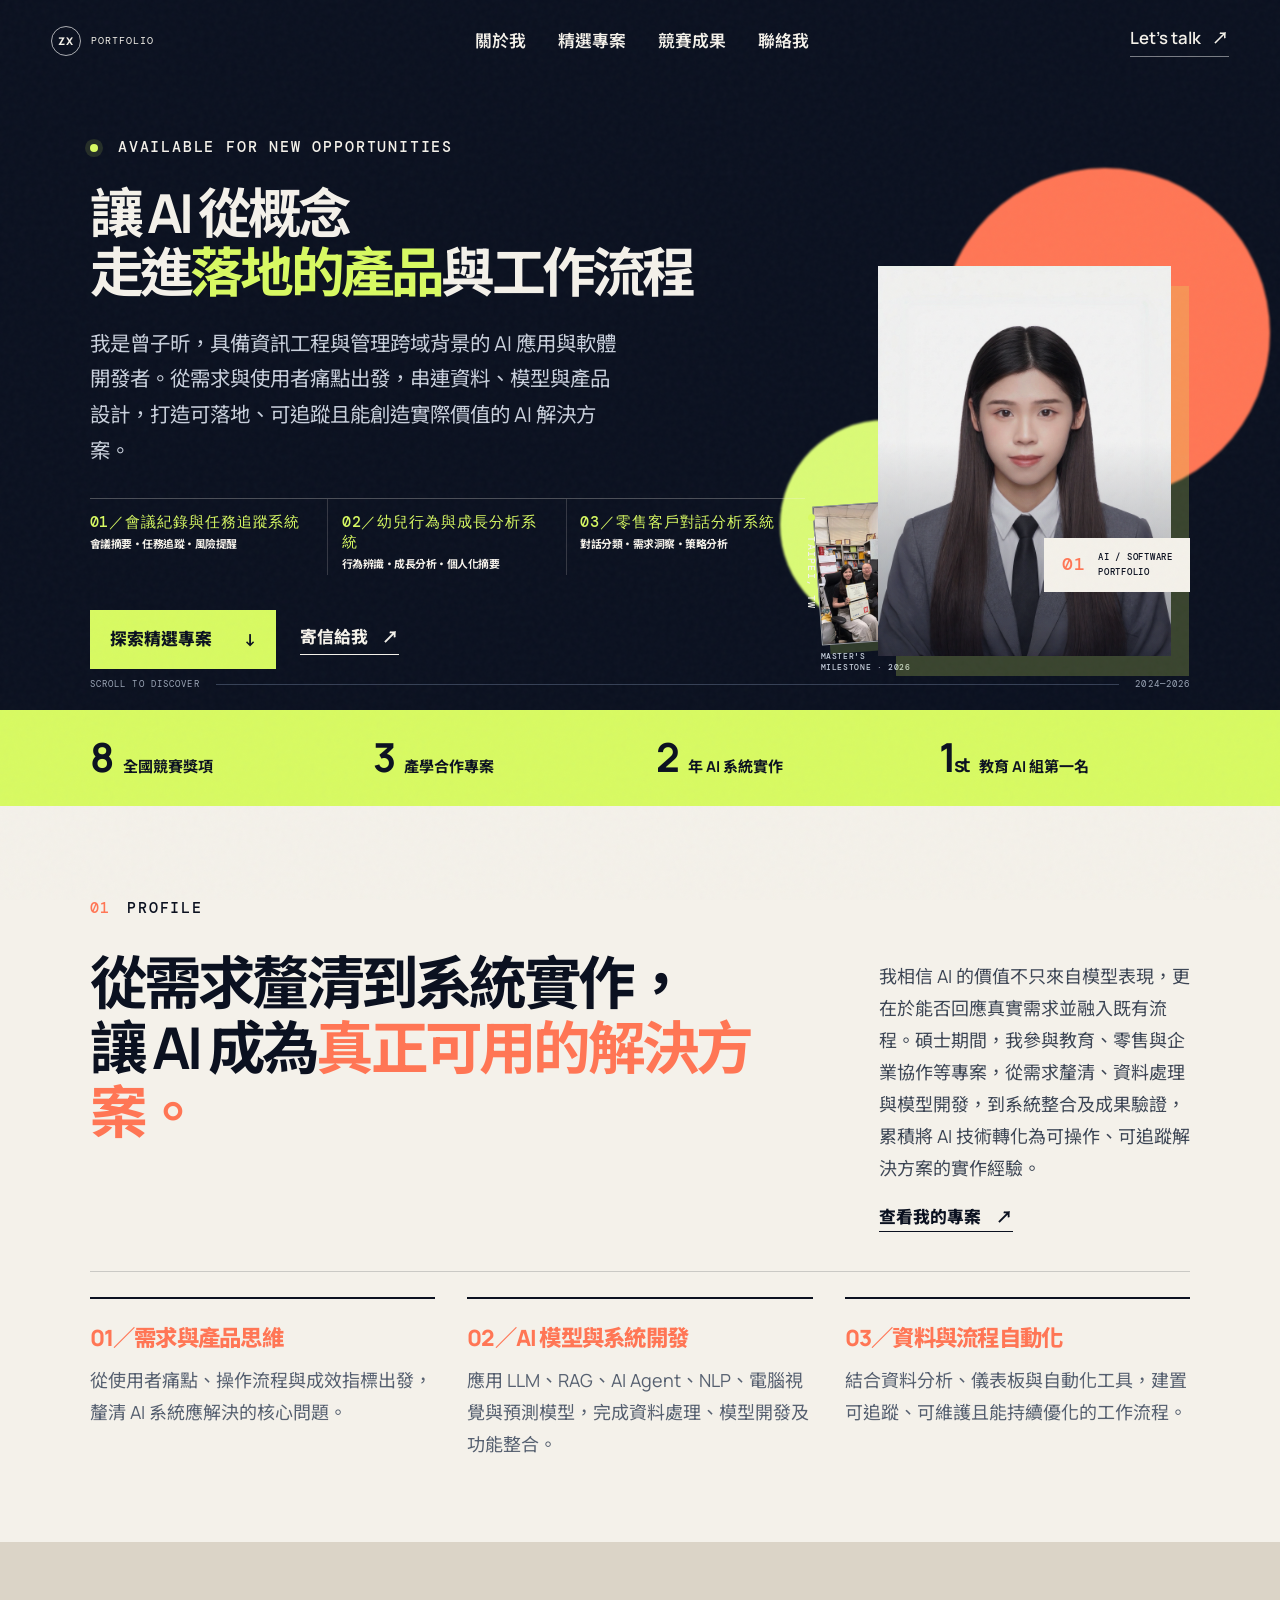
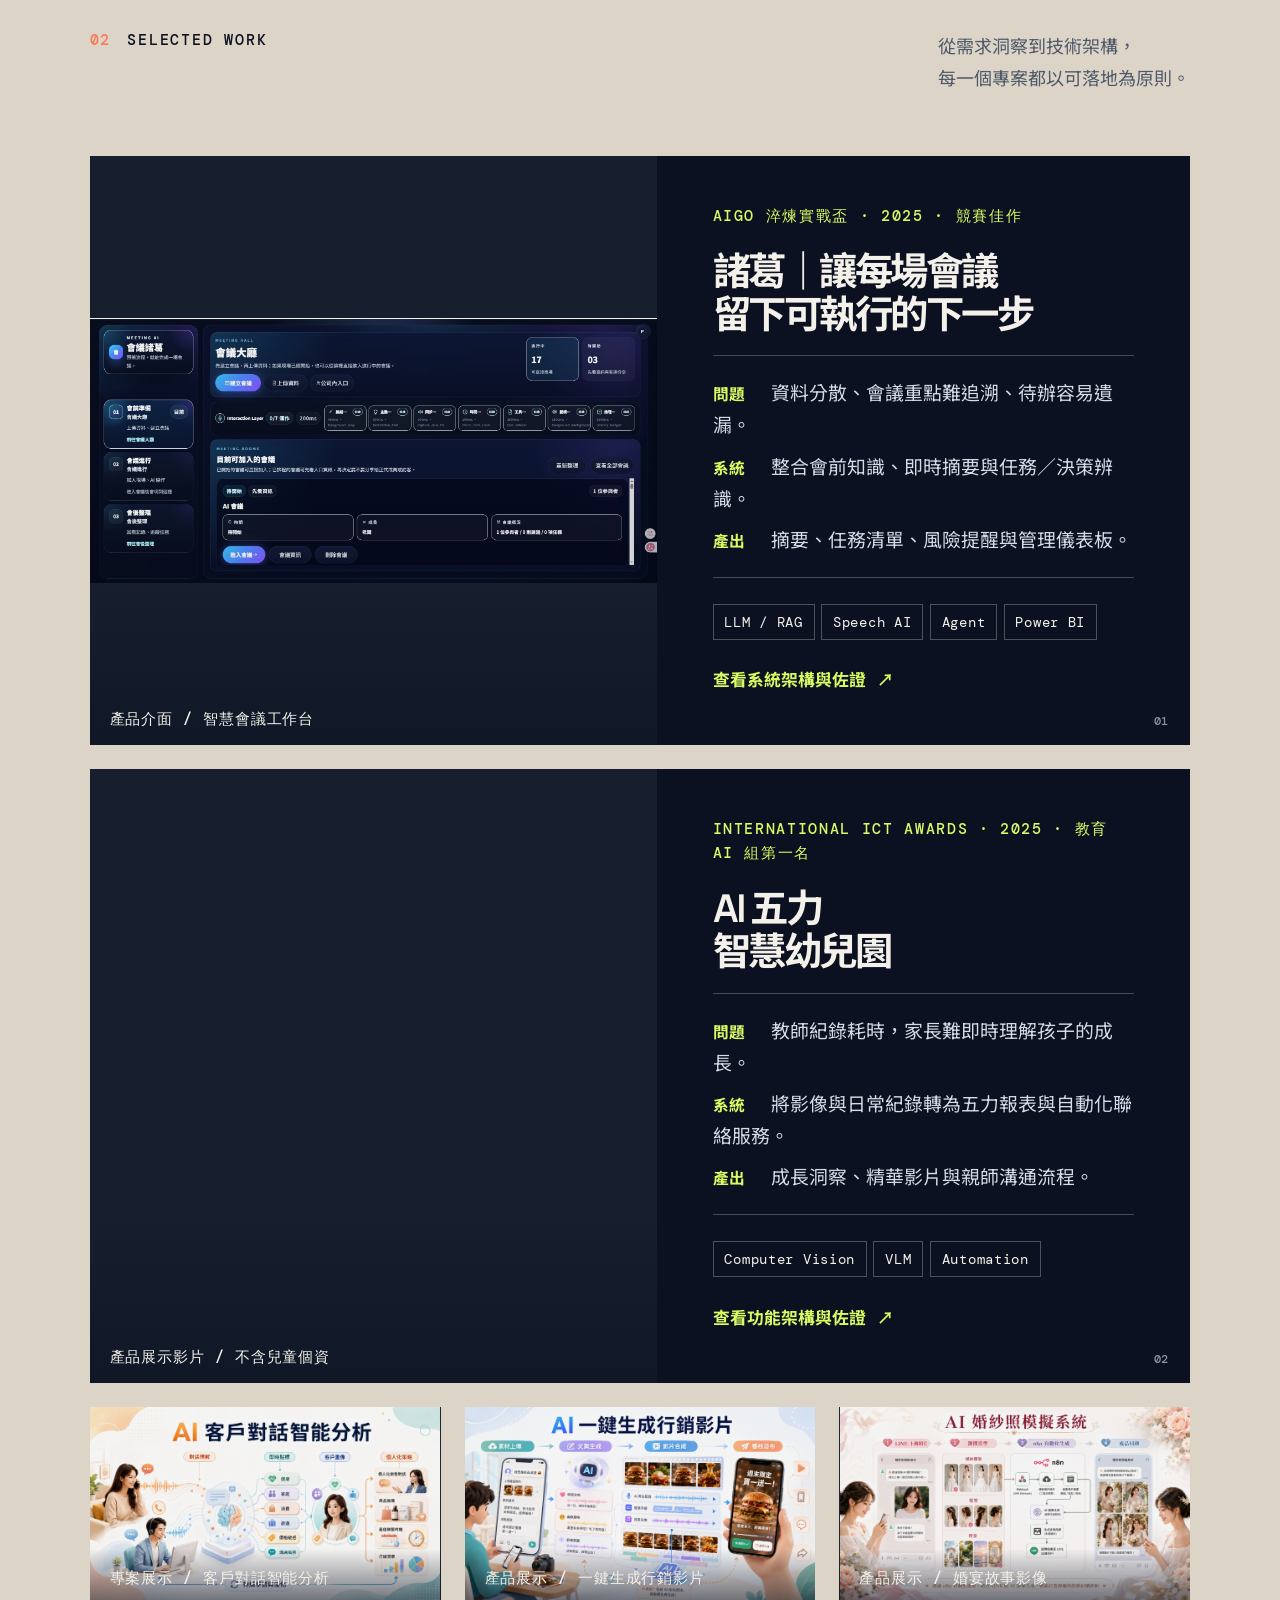
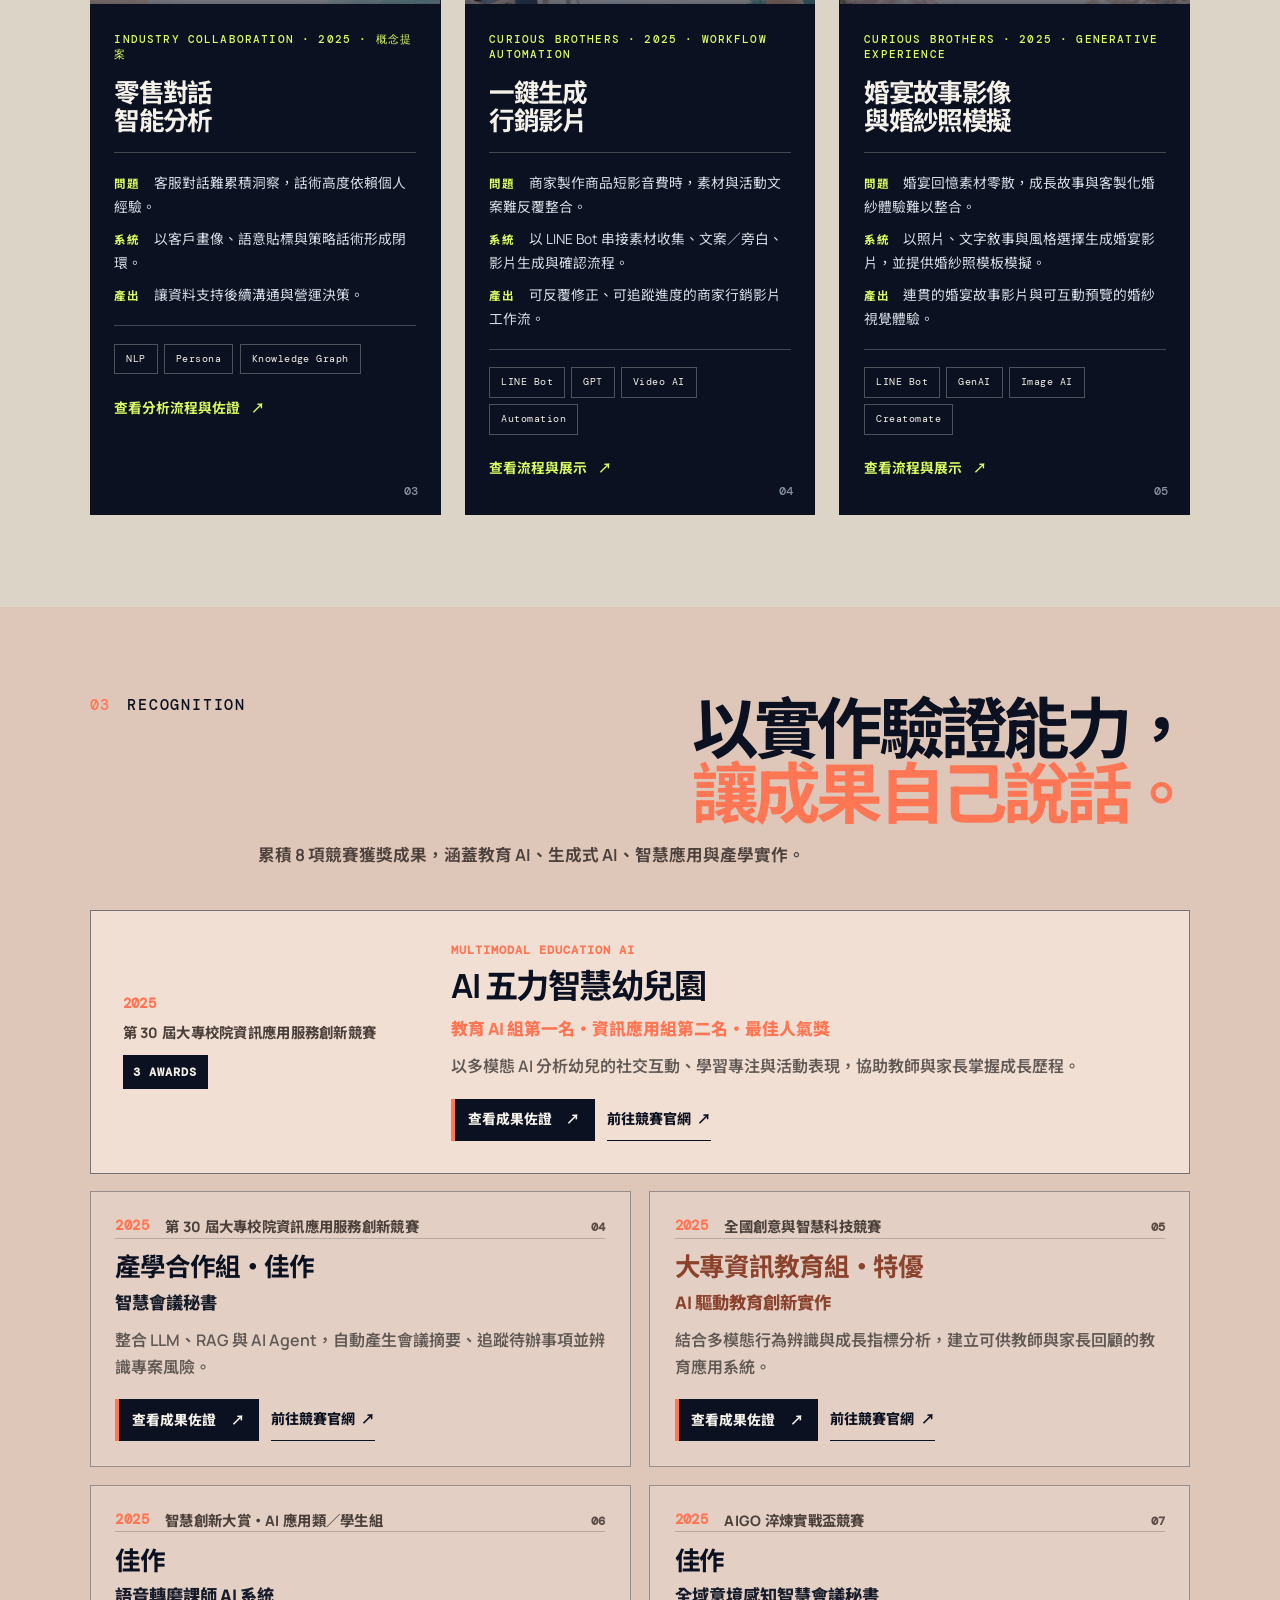
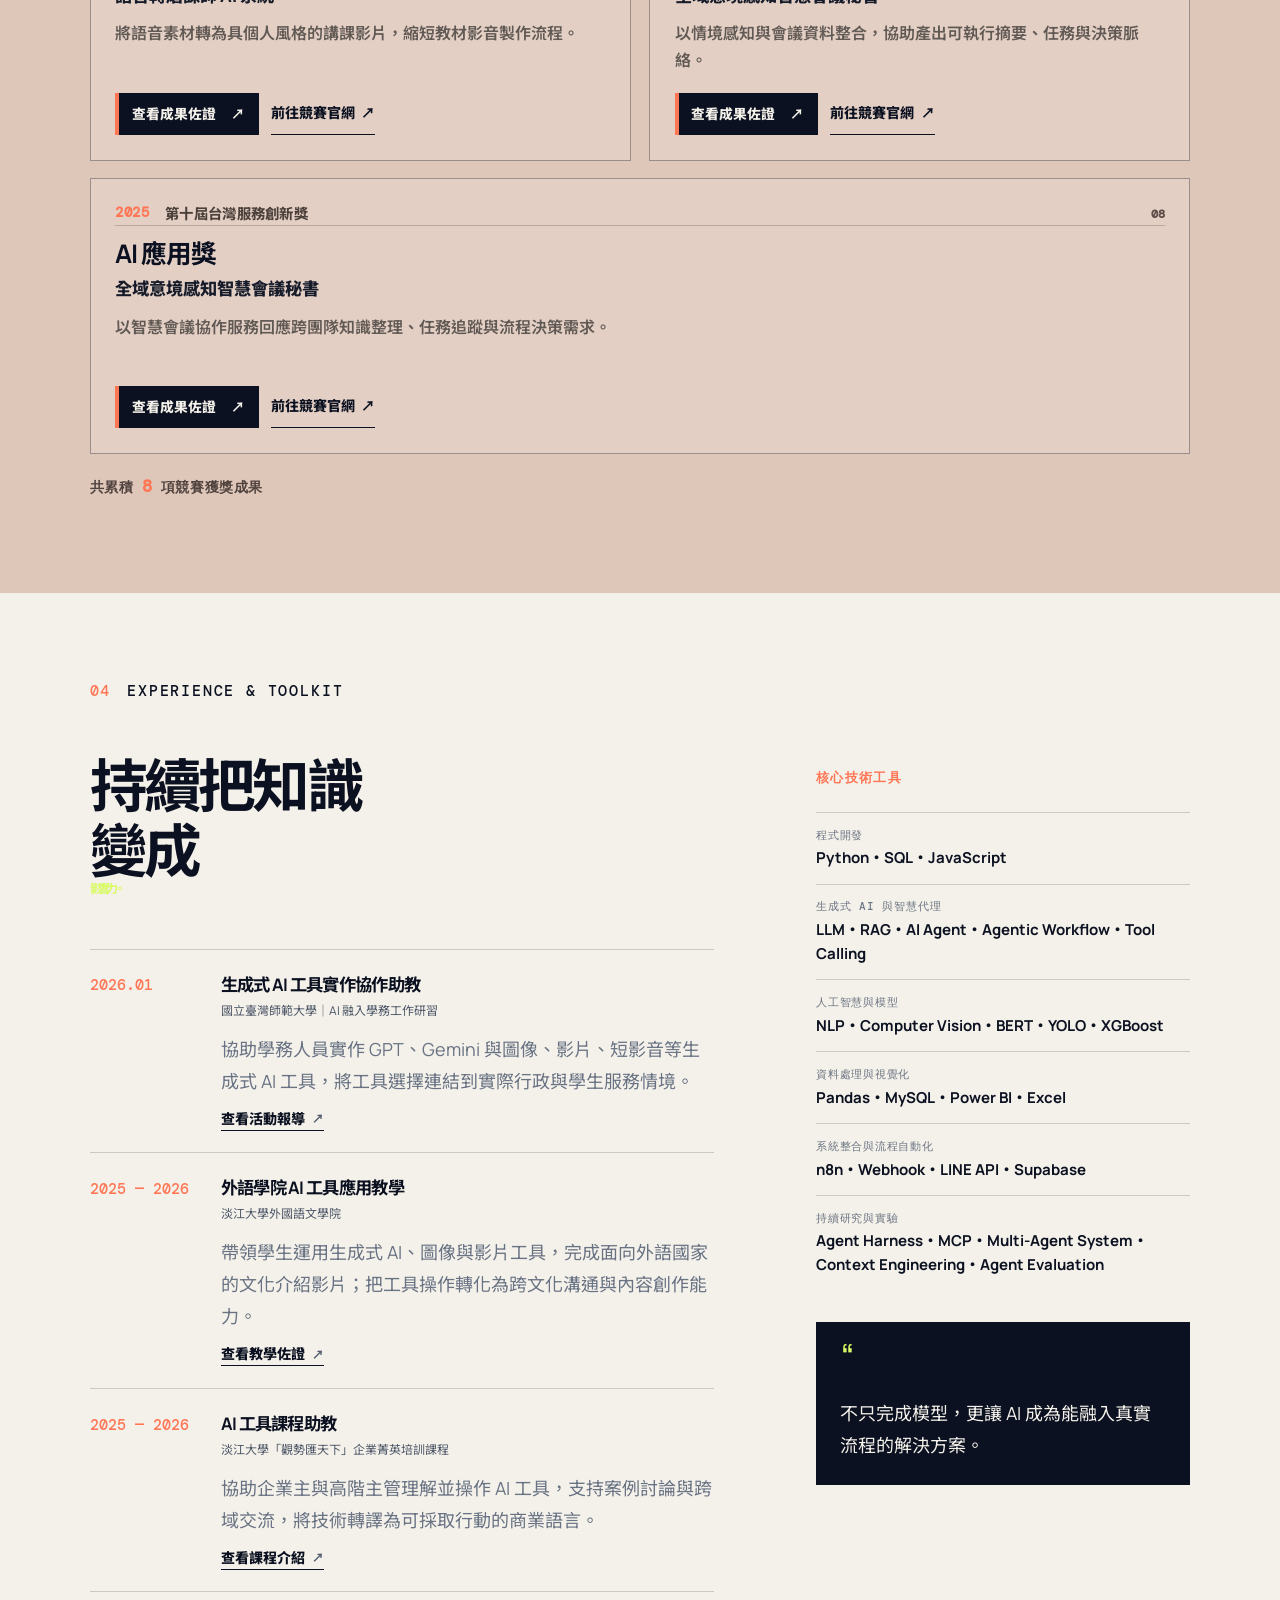
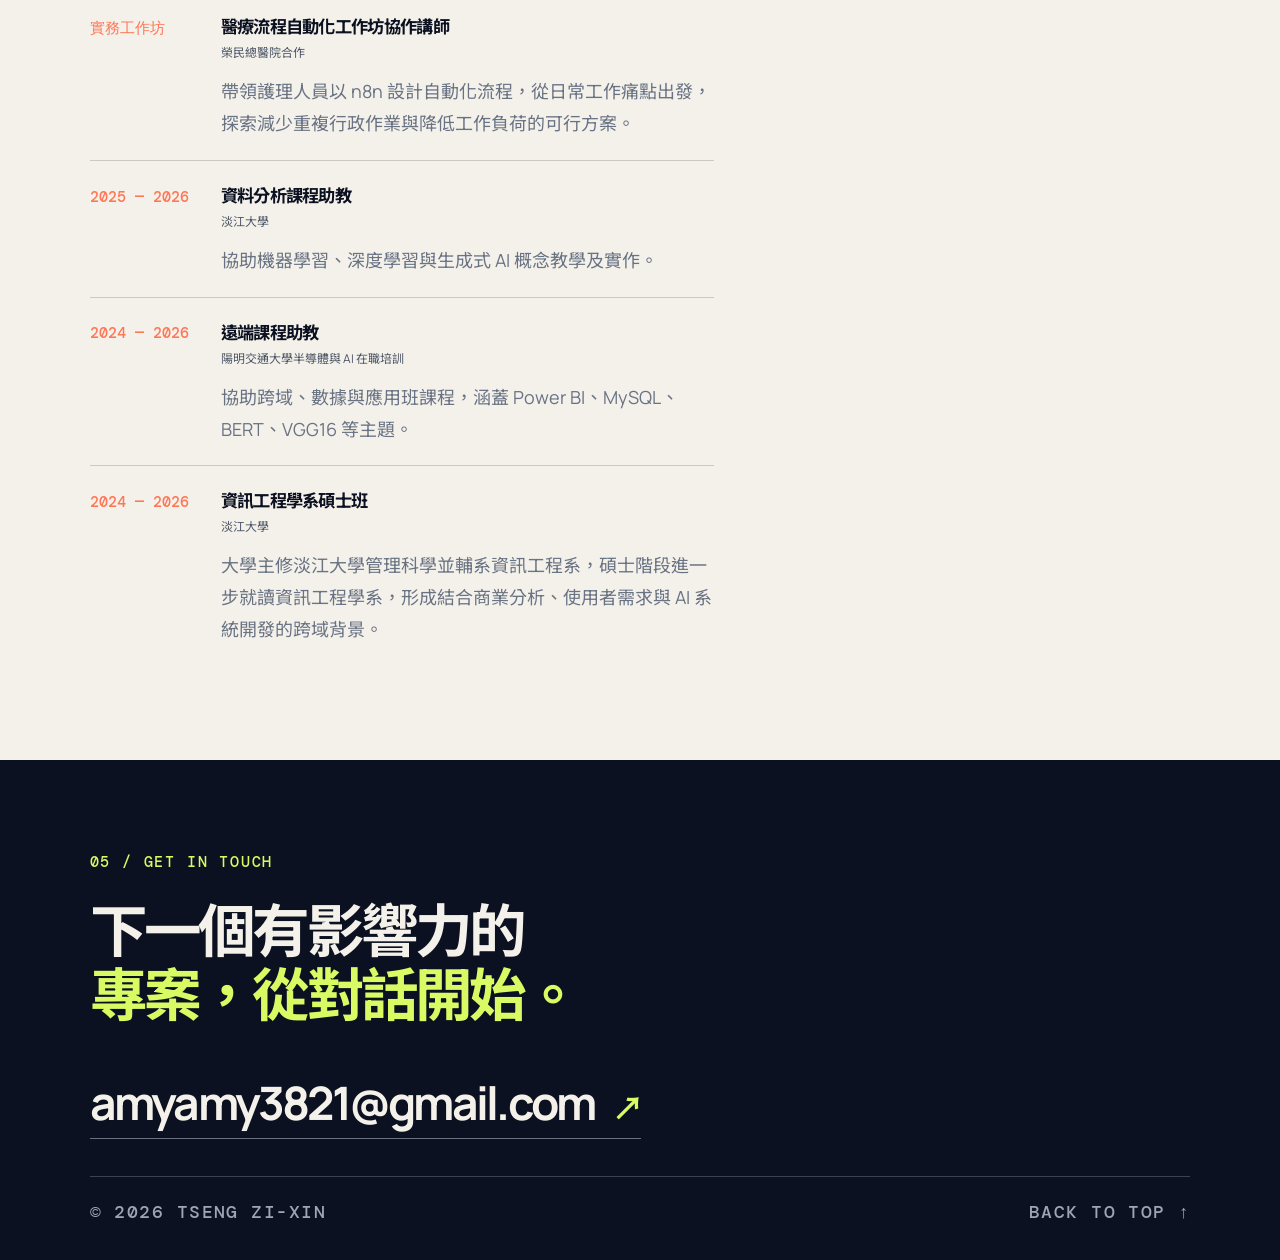
==== index.html @ 618553bc "Bust stylesheet cache for hero layout" ====
<!doctype html>
<html lang="zh-Hant">
  <head>
    <meta charset="UTF-8" />
    <meta name="viewport" content="width=device-width, initial-scale=1.0" />
    <meta name="description" content="曾子昕｜AI 與軟體工程作品集。以資料、模型與產品思維，將複雜問題轉化為可落地的數位解決方案。" />
    <meta name="theme-color" content="#0b1120" />
    <title>曾子昕｜AI & Software Portfolio</title>
    <link rel="preconnect" href="https://fonts.googleapis.com" />
    <link rel="preconnect" href="https://fonts.gstatic.com" crossorigin />
    <link href="https://fonts.googleapis.com/css2?family=DM+Mono:wght@400;500&family=Manrope:wght@400;500;600;700;800&family=Noto+Sans+TC:wght@400;500;600;700;800&display=swap" rel="stylesheet" />
    <link rel="stylesheet" href="styles.css" />
    <link rel="stylesheet" href="overrides.css?v=hero-domains-20260814-2" />
  </head>
  <body>
    <a class="skip-link" href="#main">跳至主要內容</a>
    <div class="page-noise" aria-hidden="true"></div>
    <header class="site-header">
      <a class="brand" href="#top" aria-label="回到首頁"><span>ZX</span><i>PORTFOLIO</i></a>
      <button class="nav-toggle" aria-label="開啟導覽選單" aria-expanded="false" aria-controls="primary-nav"><span></span><span></span></button>
      <nav id="primary-nav" aria-label="主要導覽">
        <a href="#about">關於我</a>
        <a href="#work">精選專案</a>
        <a href="#recognition">競賽成果</a>
        <a href="#contact">聯絡我</a>
      </nav>
      <a class="header-contact" href="mailto:amyamy3821@gmail.com">Let’s talk <span>↗</span></a>
    </header>

    <main id="main">
      <section class="hero section" id="top">
        <div class="hero-copy reveal">
          <p class="eyebrow"><span class="status-dot"></span> Available for new opportunities</p>
          <h1>讓 AI 從概念<br />走進<span>落地的產品</span>與工作流程</h1>
          <p class="hero-intro">我是曾子昕，具備資訊工程與管理跨域背景的 AI 應用與軟體開發者。從需求與使用者痛點出發，串連資料、模型與產品設計，打造可落地、可追蹤且能創造實際價值的 AI 解決方案。</p>
          <div class="hero-domains" aria-label="專案方向快速導覽">
            <a href="#meeting-case"><span>01／會議紀錄與任務追蹤系統</span><b>會議摘要・任務追蹤・風險提醒</b></a>
            <a href="#kindergarten-case"><span>02／幼兒行為與成長分析系統</span><b>行為辨識・成長分析・個人化摘要</b></a>
            <a href="#commerce-case"><span>03／零售客戶對話分析系統</span><b>對話分類・需求洞察・策略分析</b></a>
          </div>
          <div class="hero-actions">
            <a class="button button-primary" href="#work">探索精選專案 <span>↓</span></a>
            <a class="text-link" href="mailto:amyamy3821@gmail.com">寄信給我 <span>↗</span></a>
          </div>
        </div>
        <div class="hero-visual reveal" aria-label="曾子昕個人照片">
          <div class="orb orb-one"></div><div class="orb orb-two"></div>
          <div class="hero-milestones" aria-label="碩士畢業里程碑照片"><figure class="milestone-degree"><img src="assets/profile/graduation-degree.jpg" alt="曾子昕於研究室取得碩士學位證書" /></figure><figure class="milestone-ceremony"><img src="assets/profile/graduation-ceremony.jpg" alt="曾子昕碩士畢業合照" /></figure><p>MASTER'S<br />MILESTONE · 2026</p></div>
          <div class="photo-frame"><img src="大頭照新版.JPG" alt="曾子昕個人照片" /></div>
          <div class="profile-tag"><span class="tag-number">01</span><span>AI / SOFTWARE<br />PORTFOLIO</span></div>
          <div class="availability"><span></span> TAIPEI, TW</div>
        </div>
        <div class="hero-bottom reveal">
          <p>SCROLL TO DISCOVER</p><span class="line"></span><p>2024—2026</p>
        </div>
      </section>

      <section class="proof-bar" aria-label="重點經歷數字">
        <div><strong>8</strong><p>全國競賽獎項</p></div>
        <div><strong>3</strong><p>產學合作專案</p></div>
        <div><strong>2</strong><p>年 AI 系統實作</p></div>
        <div><strong>1<span>st</span></strong><p>教育 AI 組第一名</p></div>
      </section>

      <section class="about section" id="about">
        <div class="section-label reveal"><span>01</span><p>PROFILE</p></div>
        <div class="about-main">
          <div class="about-heading reveal"><h2>從需求釐清到系統實作，<br />讓 AI 成為<span>真正可用的解決方案。</span></h2></div>
          <div class="about-body reveal">
            <p>我相信 AI 的價值不只來自模型表現，更在於能否回應真實需求並融入既有流程。碩士期間，我參與教育、零售與企業協作等專案，從需求釐清、資料處理與模型開發，到系統整合及成果驗證，累積將 AI 技術轉化為可操作、可追蹤解決方案的實作經驗。</p>
            <a class="text-link" href="#work">查看我的專案 <span>↗</span></a>
          </div>
        </div>
        <div class="capabilities reveal">
          <article><span class="cap-index">01／需求與產品思維</span><p>從使用者痛點、操作流程與成效指標出發，釐清 AI 系統應解決的核心問題。</p></article>
          <article><span class="cap-index">02／AI 模型與系統開發</span><p>應用 LLM、RAG、AI Agent、NLP、電腦視覺與預測模型，完成資料處理、模型開發及功能整合。</p></article>
          <article><span class="cap-index">03／資料與流程自動化</span><p>結合資料分析、儀表板與自動化工具，建置可追蹤、可維護且能持續優化的工作流程。</p></article>
        </div>
      </section>

      <section class="work section" id="work">
        <div class="section-head reveal"><div class="section-label"><span>02</span><p>SELECTED WORK</p></div><p class="section-note">從需求洞察到技術架構，<br />每一個專案都以可落地為原則。</p></div>
        <div class="project-list">
          <article class="project project-featured reveal" id="meeting-case">
            <div class="project-art project-evidence project-ui-shot"><img src="assets/projects/meeting-interface-1.jpg" alt="諸葛智慧會議秘書系統介面畫面" /><span>產品介面 / 智慧會議工作台</span></div>
            <div class="project-content"><p class="project-kicker">AIGO 淬煉實戰盃 · 2025 · 競賽佳作</p><h3>諸葛｜讓每場會議<br />留下可執行的下一步</h3><div class="project-flow"><p><b>問題</b>資料分散、會議重點難追溯、待辦容易遺漏。</p><p><b>系統</b>整合會前知識、即時摘要與任務／決策辨識。</p><p><b>產出</b>摘要、任務清單、風險提醒與管理儀表板。</p></div><div class="tags"><span>LLM / RAG</span><span>Speech AI</span><span>Agent</span><span>Power BI</span></div><button class="case-button" data-project="meeting">查看系統架構與佐證 <span>↗</span></button></div>
            <div class="project-number">01</div>
          </article>
          <article class="project project-featured project-featured-video reveal" id="kindergarten-case">
            <div class="project-art project-evidence project-video-shot"><video muted loop playsinline preload="metadata" aria-label="AI 五力智慧幼兒園系統展示影片"><source src="assets/projects/kindergarten-showcase-web.mp4" type="video/mp4" /></video><span>產品展示影片 / 不含兒童個資</span></div>
            <div class="project-content"><p class="project-kicker">International ICT Awards · 2025 · 教育 AI 組第一名</p><h3>AI 五力<br />智慧幼兒園</h3><div class="project-flow"><p><b>問題</b>教師紀錄耗時，家長難即時理解孩子的成長。</p><p><b>系統</b>將影像與日常紀錄轉為五力報表與自動化聯絡服務。</p><p><b>產出</b>成長洞察、精華影片與親師溝通流程。</p></div><div class="tags"><span>Computer Vision</span><span>VLM</span><span>Automation</span></div><button class="case-button" data-project="kindergarten">查看功能架構與佐證 <span>↗</span></button></div><div class="project-number">02</div>
          </article>
          <div class="project-compact-row">
          <article class="project project-half reveal" id="commerce-case">
            <div class="project-art project-evidence project-ui-shot"><img src="assets/projects/commerce-interface.png" alt="東森購物對話智能分析專案展示介面" /><span>專案展示 / 客戶對話智能分析</span></div>
            <div class="project-content"><p class="project-kicker">Industry Collaboration · 2025 · 概念提案</p><h3>零售對話<br />智能分析</h3><div class="project-flow"><p><b>問題</b>客服對話難累積洞察，話術高度依賴個人經驗。</p><p><b>系統</b>以客戶畫像、語意貼標與策略話術形成閉環。</p><p><b>產出</b>讓資料支持後續溝通與營運決策。</p></div><div class="tags"><span>NLP</span><span>Persona</span><span>Knowledge Graph</span></div><button class="case-button" data-project="commerce">查看分析流程與佐證 <span>↗</span></button></div><div class="project-number">03</div>
          </article>
          <article class="project project-half reveal" id="video-automation-case">
            <div class="project-art project-evidence project-ui-shot"><img src="assets/projects/curious-video-automation.png" alt="好奇兄弟一鍵生成行銷影片的專案展示畫面" /><span>產品展示 / 一鍵生成行銷影片</span></div>
            <div class="project-content"><p class="project-kicker">Curious Brothers · 2025 · Workflow Automation</p><h3>一鍵生成<br />行銷影片</h3><div class="project-flow"><p><b>問題</b>商家製作商品短影音費時，素材與活動文案難反覆整合。</p><p><b>系統</b>以 LINE Bot 串接素材收集、文案／旁白、影片生成與確認流程。</p><p><b>產出</b>可反覆修正、可追蹤進度的商家行銷影片工作流。</p></div><div class="tags"><span>LINE Bot</span><span>GPT</span><span>Video AI</span><span>Automation</span></div><button class="case-button" data-project="video-automation">查看流程與展示 <span>↗</span></button></div><div class="project-number">04</div>
          </article>
          <article class="project project-half reveal" id="wedding-story-case">
            <div class="project-art project-evidence project-ui-shot"><img src="assets/projects/wedding-story.png" alt="好奇兄弟婚宴影像與婚紗照模擬專案展示畫面" /><span>產品展示 / 婚宴故事影像</span></div>
            <div class="project-content"><p class="project-kicker">Curious Brothers · 2025 · Generative Experience</p><h3>婚宴故事影像<br />與婚紗照模擬</h3><div class="project-flow"><p><b>問題</b>婚宴回憶素材零散，成長故事與客製化婚紗體驗難以整合。</p><p><b>系統</b>以照片、文字敘事與風格選擇生成婚宴影片，並提供婚紗照模板模擬。</p><p><b>產出</b>連貫的婚宴故事影片與可互動預覽的婚紗視覺體驗。</p></div><div class="tags"><span>LINE Bot</span><span>GenAI</span><span>Image AI</span><span>Creatomate</span></div><button class="case-button" data-project="wedding-story">查看流程與展示 <span>↗</span></button></div><div class="project-number">05</div>
          </article>
          </div>
        </div>
      </section>

      <section class="recognition section" id="recognition">
        <div class="section-head recognition-head reveal">
          <div class="section-label"><span>03</span><p>RECOGNITION</p></div>
          <div class="recognition-heading"><h2>以實作驗證能力，<br /><span>讓成果自己說話。</span></h2><p class="section-summary">累積 8 項競賽獲獎成果，涵蓋教育 AI、生成式 AI、智慧應用與產學實作。</p></div>
        </div>
        <div class="awards awards-showcase reveal">
          <article class="award-featured">
            <div class="award-featured-meta"><p class="award-year">2025</p><p class="award-org">第 30 屆大專校院資訊應用服務創新競賽</p><span class="award-total">3 AWARDS</span></div>
            <div class="award-copy"><p class="award-kicker">MULTIMODAL EDUCATION AI</p><h3>AI 五力智慧幼兒園</h3><p class="award-result">教育 AI 組第一名・資訊應用組第二名・最佳人氣獎</p><p class="award-impact">以多模態 AI 分析幼兒的社交互動、學習專注與活動表現，協助教師與家長掌握成長歷程。</p><div class="award-actions"><button class="award-button" data-award="kindergarten-collection">查看成果佐證 <span>↗</span></button><a class="award-official" href="https://innoserve.tca.org.tw/" target="_blank" rel="noopener noreferrer">前往競賽官網 <span>↗</span></a></div></div>
          </article>
          <article class="award-card"><div class="award-card-meta"><p class="award-year">2025</p><p class="award-org">第 30 屆大專校院資訊應用服務創新競賽</p><span class="award-mark">04</span></div><div class="award-copy"><h3>產學合作組・佳作</h3><p class="award-project">智慧會議秘書</p><p class="award-impact">整合 LLM、RAG 與 AI Agent，自動產生會議摘要、追蹤待辦事項並辨識專案風險。</p><div class="award-actions"><button class="award-button" data-award="ict-excellent">查看成果佐證 <span>↗</span></button><a class="award-official" href="https://innoserve.tca.org.tw/" target="_blank" rel="noopener noreferrer">前往競賽官網 <span>↗</span></a></div></div></article>
          <article class="award-card award-priority"><div class="award-card-meta"><p class="award-year">2025</p><p class="award-org">全國創意與智慧科技競賽</p><span class="award-mark">05</span></div><div class="award-copy"><h3>大專資訊教育組・特優</h3><p class="award-project">AI 驅動教育創新實作</p><p class="award-impact">結合多模態行為辨識與成長指標分析，建立可供教師與家長回顧的教育應用系統。</p><div class="award-actions"><button class="award-button" data-award="creative">查看成果佐證 <span>↗</span></button><a class="award-official" href="https://www.cacet.org/web/2026creation/index.html" target="_blank" rel="noopener noreferrer">前往競賽官網 <span>↗</span></a></div></div></article>
          <article class="award-card"><div class="award-card-meta"><p class="award-year">2025</p><p class="award-org">智慧創新大賞・AI 應用類／學生組</p><span class="award-mark">06</span></div><div class="award-copy"><h3>佳作</h3><p class="award-project">語音轉磨課師 AI 系統</p><p class="award-impact">將語音素材轉為具個人風格的講課影片，縮短教材影音製作流程。</p><div class="award-actions"><button class="award-button" data-award="innovation">查看成果佐證 <span>↗</span></button><a class="award-official" href="https://bestaiawards.tca.org.tw/" target="_blank" rel="noopener noreferrer">前往競賽官網 <span>↗</span></a></div></div></article>
          <article class="award-card"><div class="award-card-meta"><p class="award-year">2025</p><p class="award-org">AIGO 淬煉實戰盃競賽</p><span class="award-mark">07</span></div><div class="award-copy"><h3>佳作</h3><p class="award-project">全域意境感知智慧會議秘書</p><p class="award-impact">以情境感知與會議資料整合，協助產出可執行摘要、任務與決策脈絡。</p><div class="award-actions"><button class="award-button" data-award="aigo">查看成果佐證 <span>↗</span></button><a class="award-official" href="https://bhuntr.com/tw/competitions/eulx91trew5rdsmw50" target="_blank" rel="noopener noreferrer">前往競賽官網 <span>↗</span></a></div></div></article>
          <article class="award-card award-service"><div class="award-card-meta"><p class="award-year">2025</p><p class="award-org">第十屆台灣服務創新獎</p><span class="award-mark">08</span></div><div class="award-copy"><h3>AI 應用獎</h3><p class="award-project">全域意境感知智慧會議秘書</p><p class="award-impact">以智慧會議協作服務回應跨團隊知識整理、任務追蹤與流程決策需求。</p><div class="award-actions"><button class="award-button" data-award="service-innovation">查看成果佐證 <span>↗</span></button><a class="award-official" href="https://www.asit.org.tw/2025/10/31/12561/" target="_blank" rel="noopener noreferrer">前往競賽官網 <span>↗</span></a></div></div></article>
        </div>
        <p class="recognition-total reveal">共累積 <strong>8</strong> 項競賽獲獎成果</p>
      </section>

      <section class="experience section">
        <div class="section-label reveal"><span>04</span><p>EXPERIENCE & TOOLKIT</p></div>
        <div class="experience-grid">
          <div class="timeline reveal"><h2>持續把知識<br />變成<span>影響力。</span></h2><div class="timeline-item"><p>2026.01</p><div><h3>生成式 AI 工具實作協作助教</h3><span>國立臺灣師範大學｜AI 融入學務工作研習</span><small>協助學務人員實作 GPT、Gemini 與圖像、影片、短影音等生成式 AI 工具，將工具選擇連結到實際行政與學生服務情境。</small><a class="experience-proof" href="https://pr.ntnu.edu.tw/ntnunews/index.php?mode=data&amp;id=24190" target="_blank" rel="noopener noreferrer">查看活動報導 <span>↗</span></a></div></div><div class="timeline-item"><p>2025 — 2026</p><div><h3>外語學院 AI 工具應用教學</h3><span>淡江大學外國語文學院</span><small>帶領學生運用生成式 AI、圖像與影片工具，完成面向外語國家的文化介紹影片；把工具操作轉化為跨文化溝通與內容創作能力。</small><a class="experience-proof" href="assets/experience/foreign-language-ai-workshop.webp" target="_blank" rel="noopener noreferrer">查看教學佐證 <span>↗</span></a></div></div><div class="timeline-item"><p>2025 — 2026</p><div><h3>AI 工具課程助教</h3><span>淡江大學「觀勢匯天下」企業菁英培訓課程</span><small>協助企業主與高階主管理解並操作 AI 工具，支持案例討論與跨域交流，將技術轉譯為可採取行動的商業語言。</small><a class="experience-proof" href="https://sites.google.com/clc.tku.edu.tw/vigi" target="_blank" rel="noopener noreferrer">查看課程介紹 <span>↗</span></a></div></div><div class="timeline-item"><p>實務工作坊</p><div><h3>醫療流程自動化工作坊協作講師</h3><span>榮民總醫院合作</span><small>帶領護理人員以 n8n 設計自動化流程，從日常工作痛點出發，探索減少重複行政作業與降低工作負荷的可行方案。</small></div></div><div class="timeline-item"><p>2025 — 2026</p><div><h3>資料分析課程助教</h3><span>淡江大學</span><small>協助機器學習、深度學習與生成式 AI 概念教學及實作。</small></div></div><div class="timeline-item"><p>2024 — 2026</p><div><h3>遠端課程助教</h3><span>陽明交通大學半導體與 AI 在職培訓</span><small>協助跨域、數據與應用班課程，涵蓋 Power BI、MySQL、BERT、VGG16 等主題。</small></div></div><div class="timeline-item"><p>2024 — 2026</p><div><h3>資訊工程學系碩士班</h3><span>淡江大學</span><small>大學主修淡江大學管理科學並輔系資訊工程系，碩士階段進一步就讀資訊工程學系，形成結合商業分析、使用者需求與 AI 系統開發的跨域背景。</small></div></div></div>
          <div class="toolkit reveal"><p class="eyebrow">核心技術工具</p><div class="skill-row"><span>程式開發</span><b>Python・SQL・JavaScript</b></div><div class="skill-row"><span>生成式 AI 與智慧代理</span><b>LLM・RAG・AI Agent・Agentic Workflow・Tool Calling</b></div><div class="skill-row"><span>人工智慧與模型</span><b>NLP・Computer Vision・BERT・YOLO・XGBoost</b></div><div class="skill-row"><span>資料處理與視覺化</span><b>Pandas・MySQL・Power BI・Excel</b></div><div class="skill-row"><span>系統整合與流程自動化</span><b>n8n・Webhook・LINE API・Supabase</b></div><div class="skill-row"><span>持續研究與實驗</span><b>Agent Harness・MCP・Multi-Agent System・Context Engineering・Agent Evaluation</b></div><div class="toolkit-note"><span>“</span><p>不只完成模型，更讓 AI 成為能融入真實流程的解決方案。</p></div></div>
        </div>
      </section>

      <section class="contact section" id="contact">
        <p class="eyebrow reveal">05 / GET IN TOUCH</p><h2 class="reveal">下一個有影響力的<br /><span>專案，從對話開始。</span></h2><a class="contact-email reveal" href="mailto:amyamy3821@gmail.com">amyamy3821@gmail.com <span>↗</span></a><div class="contact-bottom"><p>© <span id="year"></span> TSENG ZI-XIN</p><a href="#top">BACK TO TOP ↑</a></div>
      </section>
    </main>

    <dialog class="case-modal" id="case-modal" aria-labelledby="modal-title">
      <button class="modal-close" aria-label="關閉案例視窗">×</button>
      <p class="eyebrow" id="modal-kicker"></p><h2 id="modal-title"></h2><div id="modal-body"></div>
    </dialog>
    <script src="script.js"></script>
    <script src="awards.js"></script>
  </body>
</html>
---- styles.css ----
:root{--ink:#0b1120;--paper:#f4f1ea;--sand:#e6dfd1;--lime:#d8fa62;--orange:#ff7655;--line:rgba(11,17,32,.18);--muted:#687080;--display:'Manrope','Noto Sans TC',sans-serif;--mono:'DM Mono',monospace}*{box-sizing:border-box}html{scroll-behavior:smooth}body{margin:0;background:var(--paper);color:var(--ink);font-family:var(--display);font-size:16px;line-height:1.6}.page-noise{position:fixed;inset:0;opacity:.055;pointer-events:none;z-index:10;background-image:url("data:image/svg+xml,%3Csvg viewBox='0 0 180 180' xmlns='http://www.w3.org/2000/svg'%3E%3Cfilter id='n'%3E%3CfeTurbulence type='fractalNoise' baseFrequency='.9' numOctaves='4' stitchTiles='stitch'/%3E%3C/filter%3E%3Crect width='100%25' height='100%25' filter='url(%23n)' opacity='.5'/%3E%3C/svg%3E")}.skip-link{position:fixed;left:1rem;top:-5rem;z-index:99;padding:.7rem 1rem;background:var(--lime);color:var(--ink);font-weight:800}.skip-link:focus{top:1rem}.site-header{height:82px;padding:0 clamp(1.25rem,4vw,5.75rem);display:flex;align-items:center;justify-content:space-between;position:absolute;top:0;width:100%;z-index:5}.brand{display:flex;align-items:center;gap:.6rem;color:var(--paper);text-decoration:none;font-size:.65rem;font-family:var(--mono);letter-spacing:.1em}.brand span{display:grid;place-items:center;border:1px solid rgba(255,255,255,.65);height:30px;width:30px;border-radius:50%;font-family:var(--display);font-size:.66rem;font-weight:800}.brand i{font-style:normal}nav{display:flex;gap:2rem}nav a,.header-contact{font-size:.8rem;color:var(--paper);text-decoration:none;font-weight:600}.header-contact{border-bottom:1px solid rgba(255,255,255,.45);padding-bottom:.2rem}.header-contact span{margin-left:.5rem}.nav-toggle{display:none}.section{padding-left:clamp(1.25rem,7vw,9rem);padding-right:clamp(1.25rem,7vw,9rem)}.hero{min-height:750px;padding-top:160px;position:relative;overflow:hidden;background:var(--ink);color:var(--paper);display:grid;grid-template-columns:1.12fr .88fr;align-items:center}.hero-copy{position:relative;z-index:2;padding-bottom:45px}.eyebrow{font:500 .7rem var(--mono);letter-spacing:.12em;text-transform:uppercase;margin:0 0 1.6rem;color:inherit}.status-dot{height:8px;width:8px;border-radius:99px;background:var(--lime);display:inline-block;margin-right:.6rem;box-shadow:0 0 0 5px rgba(216,250,98,.12)}h1,h2,h3,p{margin-top:0}.hero h1{font-size:clamp(2.75rem,5.4vw,5.85rem);line-height:1.08;letter-spacing:-.07em;margin:0 0 1.8rem;max-width:780px}.hero h1 span,.about h2 span,.experience h2 span,.contact h2 span{color:var(--lime)}.hero-intro{max-width:530px;font-size:1rem;line-height:1.85;color:#c9d0dc}.hero-actions{display:flex;align-items:center;gap:1.5rem;margin-top:2.2rem}.button{display:inline-flex;gap:2rem;align-items:center;text-decoration:none;padding:1rem 1.25rem;font-size:.8rem;font-weight:800}.button-primary{background:var(--lime);color:var(--ink)}.text-link{font-size:.82rem;font-weight:800;color:inherit;text-decoration:none;border-bottom:1px solid currentColor;padding-bottom:.18rem}.text-link span{margin-left:.7rem}.hero-visual{align-self:stretch;position:relative;min-height:500px}.photo-frame{position:absolute;right:5%;bottom:72px;width:min(330px,76%);height:450px;overflow:hidden;z-index:2;filter:grayscale(1) contrast(1.06)}.photo-frame:after{content:"";position:absolute;inset:0;background:linear-gradient(180deg,transparent 45%,rgba(11,17,32,.45))}.photo-frame img{height:100%;width:100%;object-fit:cover;object-position:center}.orb{position:absolute;border-radius:50%;filter:blur(1px)}.orb-one{width:330px;height:330px;background:var(--orange);right:-80px;top:50px}.orb-two{height:210px;width:210px;background:var(--lime);left:-25px;bottom:80px;mix-blend-mode:screen}.profile-tag{position:absolute;z-index:3;right:0;bottom:118px;background:var(--paper);color:var(--ink);padding:.8rem 1.1rem;display:flex;gap:.8rem;align-items:center;font:500 .58rem/1.55 var(--mono);letter-spacing:.08em}.tag-number{font-size:1.1rem;color:var(--orange)}.availability{position:absolute;z-index:3;left:0;bottom:101px;font:500 .62rem var(--mono);letter-spacing:.13em;writing-mode:vertical-rl}.availability span{display:inline-block;width:7px;height:7px;background:var(--lime);border-radius:50%;margin-bottom:.5rem}.hero-bottom{position:absolute;bottom:26px;left:clamp(1.25rem,7vw,9rem);right:clamp(1.25rem,7vw,9rem);display:flex;align-items:center;gap:1rem;font:.58rem var(--mono);letter-spacing:.12em;color:#9ca6b7}.hero-bottom p{margin:0;white-space:nowrap}.hero-bottom .line{display:block;height:1px;background:#364055;flex:1}.proof-bar{display:grid;grid-template-columns:repeat(4,1fr);background:var(--lime);padding:1.7rem clamp(1.25rem,7vw,9rem);gap:2rem}.proof-bar div{display:flex;align-items:baseline;gap:.7rem}.proof-bar strong{font-size:2.5rem;letter-spacing:-.08em;line-height:1}.proof-bar strong span{font-size:1.25rem}.proof-bar p{font-size:.72rem;font-weight:700;margin:0}.about{padding-top:150px;padding-bottom:140px}.section-label{display:flex;gap:1rem;align-items:center;font:500 .68rem var(--mono);letter-spacing:.12em}.section-label span{color:var(--orange)}.section-label p{margin:0}.about-main{display:grid;grid-template-columns:1.4fr .6fr;gap:4rem;border-bottom:1px solid var(--line);padding:2.7rem 0 4rem}.about h2,.recognition h2,.experience h2,.contact h2{font-size:clamp(2.35rem,4.5vw,4.6rem);letter-spacing:-.065em;line-height:1.12;margin:0}.about-body{padding-top:.6rem}.about-body p{font-size:.97rem;line-height:1.9;color:#3d4655}.capabilities{display:grid;grid-template-columns:repeat(3,1fr);gap:2rem;padding-top:2.2rem}.capabilities article{border-top:2px solid var(--ink);padding-top:1rem}.cap-index{font:500 .65rem var(--mono);color:var(--orange)}.capabilities h3{font-size:1.36rem;line-height:1.25;letter-spacing:-.05em;margin:2rem 0 1rem}.capabilities p{font-size:.82rem;line-height:1.8;color:#566070}.work{background:#dbd4c7;padding-top:120px;padding-bottom:140px}.section-head{display:flex;justify-content:space-between;align-items:flex-start;margin-bottom:3.8rem}.section-note{font-size:.9rem;line-height:1.7;color:#4f5968}.project-list{display:grid;grid-template-columns:1fr 1fr;gap:1.5rem}.project{position:relative;background:var(--ink);color:var(--paper);overflow:hidden}.project-featured{grid-column:1/-1;display:grid;grid-template-columns:1.03fr .97fr;min-height:480px}.project-half{min-height:620px;display:flex;flex-direction:column}.project-art{position:relative;overflow:hidden}.project-featured .project-art{min-height:480px}.project-half .project-art{height:290px}.project-content{position:relative;padding:3rem;z-index:2}.project-featured .project-content{padding:4rem 3.5rem}.project-kicker{font:500 .62rem var(--mono);letter-spacing:.11em;color:var(--lime);text-transform:uppercase}.project h3{font-size:clamp(1.8rem,3vw,3.1rem);letter-spacing:-.065em;line-height:1.12;margin:1.3rem 0}.project-content>p:not(.project-kicker){color:#bcc5d1;font-size:.86rem;line-height:1.8;max-width:500px}.tags{display:flex;flex-wrap:wrap;gap:.4rem;margin:1.6rem 0}.tags span{font:.58rem var(--mono);letter-spacing:.05em;border:1px solid rgba(255,255,255,.27);padding:.36rem .5rem}.case-button{border:0;background:none;color:var(--lime);padding:0;font:700 .76rem var(--display);cursor:pointer}.case-button span{margin-left:.5rem}.project-number{position:absolute;right:1.4rem;bottom:1rem;font:500 .72rem var(--mono);color:#8993a4;z-index:4}.meeting-art{background:#24344b}.art-grid{position:absolute;inset:0;background-image:linear-gradient(rgba(216,250,98,.14) 1px,transparent 1px),linear-gradient(90deg,rgba(216,250,98,.14) 1px,transparent 1px);background-size:42px 42px;transform:perspective(450px) rotateX(52deg) scale(1.5) translateY(21%);transform-origin:bottom}.art-label{position:absolute;left:11%;top:16%;font-size:clamp(1.6rem,3vw,3.4rem);font-weight:800;line-height:.93;letter-spacing:-.08em;color:rgba(244,241,234,.92);z-index:1}.signal-lines{position:absolute;left:11%;right:12%;bottom:19%;height:70px;display:flex;align-items:center;gap:5px;z-index:1}.signal-lines i{display:block;flex:1;background:var(--lime);height:18%;opacity:.8}.signal-lines i:nth-child(2){height:83%}.signal-lines i:nth-child(3){height:44%}.signal-lines i:nth-child(4){height:100%}.signal-lines i:nth-child(5){height:59%}.art-orb{position:absolute;width:190px;height:190px;border-radius:50%;right:15%;top:22%;background:var(--orange);mix-blend-mode:screen}.kindergarten-art{background:#dfa978}.kindergarten-art p{position:absolute;left:10%;bottom:9%;font-size:2rem;font-weight:800;line-height:.9;letter-spacing:-.08em;color:var(--ink);z-index:2}.kid-card{position:absolute;width:31%;height:66%;top:14%;border:2px solid var(--ink);background:#e8f178}.kid-one{left:11%;transform:rotate(-12deg);background:var(--lime)}.kid-two{left:35%;top:19%;transform:rotate(3deg);background:#f4f1ea}.kid-three{right:10%;transform:rotate(12deg);background:var(--orange)}.commerce-art{background:#d7f47d;display:flex;align-items:center;justify-content:center}.data-card{position:absolute;left:12%;top:12%;height:76%;width:43%;border:1px solid var(--ink);padding:1rem;display:flex;flex-direction:column;gap:.7rem;font:500 .58rem var(--mono);letter-spacing:.06em}.data-card b{font-size:2.4rem;line-height:1}.data-card i{display:block;background:var(--ink);height:1px;width:100%}.data-ring{position:absolute;right:10%;width:150px;height:150px;border-radius:50%;border:1px solid var(--ink);display:grid;place-items:center;text-align:center;font-size:1.55rem;font-weight:800;line-height:.85;letter-spacing:-.1em}.recognition{padding-top:130px;padding-bottom:135px;background:var(--orange)}.recognition .section-head{margin-bottom:4rem}.recognition h2{text-align:right}.awards{border-top:1px solid rgba(11,17,32,.6)}.awards article{display:grid;grid-template-columns:100px 1fr 40px;gap:1.5rem;align-items:center;border-bottom:1px solid rgba(11,17,32,.6);padding:1.35rem 0;transition:padding .25s}.awards article:hover{padding-left:1rem}.award-year,.award-mark{font:500 .66rem var(--mono)}.award-org{font-size:.7rem;font-weight:700;margin-bottom:.18rem}.awards h3{font-size:1.32rem;letter-spacing:-.045em;margin:0}.awards h3+p{font-size:.77rem;color:#473028;margin:.2rem 0 0}.award-mark{justify-self:end}.experience{padding-top:130px;padding-bottom:145px}.experience-grid{display:grid;grid-template-columns:1.25fr .75fr;gap:8vw;margin-top:3.3rem}.timeline h2{margin-bottom:3.3rem}.timeline-item{display:grid;grid-template-columns:115px 1fr;gap:1rem;border-top:1px solid var(--line);padding:1.3rem 0}.timeline-item>p{font:500 .63rem var(--mono);color:var(--orange);padding-top:.3rem}.timeline h3{font-size:1.08rem;margin:0 0 .15rem;letter-spacing:-.04em}.timeline span{font-size:.75rem;color:#4d5768;display:block}.timeline small{font-size:.75rem;color:#697384;display:block;margin-top:.8rem;line-height:1.7}.toolkit{padding-top:1rem}.toolkit .eyebrow{color:var(--orange)}.skill-row{border-top:1px solid var(--line);padding:1rem 0}.skill-row:last-of-type{border-bottom:1px solid var(--line)}.skill-row span{display:block;font:500 .59rem var(--mono);letter-spacing:.07em;color:#6c7583;text-transform:uppercase}.skill-row b{font-size:.85rem;line-height:1.5;font-weight:700}.toolkit-note{background:var(--ink);color:var(--paper);padding:1.5rem;margin-top:3rem}.toolkit-note span{font-size:2.5rem;color:var(--lime);line-height:.6}.toolkit-note p{font-size:.92rem;line-height:1.75;margin:1rem 0 0}.contact{color:var(--paper);background:var(--ink);padding-top:130px;padding-bottom:2rem;min-height:580px;display:flex;flex-direction:column}.contact .eyebrow{color:var(--lime)}.contact h2{margin-bottom:3rem}.contact-email{font-size:clamp(1.3rem,3.6vw,3.6rem);font-weight:700;line-height:1.2;color:var(--paper);text-decoration:none;letter-spacing:-.06em;border-bottom:1px solid #687080;align-self:flex-start;padding-bottom:.5rem}.contact-email span{color:var(--lime);font-size:.7em;margin-left:.35em}.contact-bottom{margin-top:auto;border-top:1px solid #394354;padding-top:1.2rem;display:flex;justify-content:space-between;font:500 .62rem var(--mono);letter-spacing:.08em;color:#9da6b5}.contact-bottom p{margin:0}.contact-bottom a{color:inherit;text-decoration:none}.case-modal{width:min(680px,calc(100% - 2rem));border:0;padding:clamp(1.5rem,4vw,3rem);background:var(--paper);color:var(--ink);box-shadow:0 30px 80px rgba(0,0,0,.3)}.case-modal::backdrop{background:rgba(11,17,32,.78);backdrop-filter:blur(5px)}.modal-close{position:absolute;right:1rem;top:.7rem;border:0;background:transparent;font-size:2rem;cursor:pointer;color:var(--ink)}.case-modal h2{font-size:clamp(1.8rem,4vw,3rem);letter-spacing:-.06em;line-height:1.1;margin:0 0 1.5rem}.case-modal p{color:#4d5768;font-size:.9rem;line-height:1.8}.modal-grid{display:grid;grid-template-columns:1fr 1fr;gap:1rem;margin-top:1.6rem}.modal-grid div{border-top:1px solid var(--line);padding-top:.65rem}.modal-grid b{font:500 .57rem var(--mono);color:var(--orange);letter-spacing:.1em;display:block}.modal-grid span{font-size:.78rem;font-weight:700;line-height:1.6}.reveal{opacity:0;transform:translateY(18px);transition:opacity .65s ease,transform .65s ease}.reveal.visible{opacity:1;transform:none}@media(max-width:800px){.site-header{height:68px}.brand i,.header-contact{display:none}.nav-toggle{display:flex;width:38px;height:38px;border:1px solid rgba(255,255,255,.5);border-radius:50%;background:transparent;flex-direction:column;gap:5px;align-items:center;justify-content:center}.nav-toggle span{height:1px;background:var(--paper);width:15px}.site-header nav{display:none;position:absolute;top:68px;left:0;width:100%;padding:1.2rem 1.25rem;background:var(--ink);flex-direction:column;gap:1.1rem;border-top:1px solid #313a49}.site-header nav.open{display:flex}.hero{min-height:770px;padding-top:125px;display:block}.hero-copy{padding-bottom:0}.hero h1{font-size:clamp(2.55rem,11vw,4rem)}.hero-intro{font-size:.9rem;max-width:95%}.hero-visual{height:280px;min-height:0;margin-top:1rem}.photo-frame{height:285px;width:200px;right:8%;bottom:0}.orb-one{width:190px;height:190px;top:12px;right:0}.orb-two{height:100px;width:100px;bottom:0}.availability{display:none}.profile-tag{bottom:25px;right:0}.hero-bottom{bottom:16px}.proof-bar{grid-template-columns:1fr 1fr;gap:1.4rem;padding-top:1.4rem;padding-bottom:1.4rem}.proof-bar strong{font-size:2rem}.proof-bar p{font-size:.65rem}.about,.work,.recognition,.experience,.contact{padding-top:85px;padding-bottom:90px}.about-main,.experience-grid{grid-template-columns:1fr;gap:1.8rem}.capabilities{grid-template-columns:1fr;gap:1.6rem}.capabilities h3{margin:1rem 0 .5rem}.section-head{margin-bottom:2.5rem}.section-note{display:none}.project-list{grid-template-columns:1fr;gap:1rem}.project-featured{grid-column:auto;grid-template-columns:1fr;min-height:0}.project-featured .project-art,.project-half .project-art{height:250px;min-height:0}.project-content,.project-featured .project-content{padding:2rem 1.4rem 2.7rem}.project-half{min-height:0}.project h3{font-size:2rem}.awards article{grid-template-columns:48px 1fr 22px;gap:.6rem;padding:1.1rem 0}.award-org{font-size:.61rem;line-height:1.5}.awards h3{font-size:1.02rem}.awards h3+p{font-size:.67rem}.recognition h2{text-align:left;margin-top:2rem}.timeline-item{grid-template-columns:82px 1fr}.contact{min-height:510px}.modal-grid{grid-template-columns:1fr}.reveal{transform:translateY(12px)}}
---- overrides.css ----
/* Fine-tuning added after the original site styles. */
.photo-frame {
  filter: none;
  box-shadow: 18px 20px 0 rgba(216, 250, 98, 0.22);
}

/* 首屏保留履歷照主體；畢業照作為不干擾閱讀的學術里程碑。 */
.hero-milestones { position: absolute; z-index: 1; left: 3%; bottom: 72px; width: 158px; height: 214px; }
.hero-milestones figure { position: absolute; margin: 0; overflow: hidden; border: 1px solid rgba(244,241,234,.6); background: #1b2435; box-shadow: 8px 9px 0 rgba(216,250,98,.18); }
.hero-milestones img { display: block; width: 100%; height: 100%; object-fit: cover; }
.hero-milestones .milestone-degree { width: 104px; height: 139px; left: 0; bottom: 0; transform: rotate(-4deg); }
.hero-milestones .milestone-ceremony { width: 88px; height: 132px; right: 0; top: 0; transform: rotate(4deg); }
.hero-milestones p { position: absolute; left: 4px; bottom: -31px; margin: 0; color: #c8d1de; font: 500 .48rem/1.45 var(--mono); letter-spacing: .08em; }

/* 較長的首頁主張維持清楚分行，並保留右側人物視覺的呼吸空間。 */
.hero { grid-template-columns: 1.3fr .7fr; }
.hero h1 { max-width: 1140px; font-size: clamp(2.7rem, 4.2vw, 4.7rem); line-height: 1.1; margin-bottom: 1.55rem; }

/* 核心能力改為更完整的中英說明，維持三欄掃讀的清晰度。 */
.cap-index { line-height: 1.45; }
.capabilities h3 { font-size: clamp(1.24rem, 1.5vw, 1.55rem); }
.about h2 span { color: var(--orange); }

/* 核心能力採單一中文主標，縮短掃讀路徑並消除多餘留白。 */
.capabilities .cap-index { display: block; margin: 0 0 .7rem; color: var(--orange); font: 800 clamp(1.32rem, 1.75vw, 1.72rem)/1.32 var(--display); letter-spacing: -.035em; }
.capabilities h3 { display: none; }
.capabilities article { padding-top: 1.5rem; }
.capabilities p { margin: 0; }

.recognition {
  background: #dec6b9;
}

.awards article {
  grid-template-columns: 100px 1fr auto 40px;
  gap: 1.5rem;
  padding: 1.7rem 0;
}

.award-org {
  font-size: 0.76rem;
  letter-spacing: 0.02em;
}

.awards h3 {
  font-size: clamp(1.28rem, 2.1vw, 1.72rem);
  line-height: 1.35;
}

.awards h3 + p {
  font-size: 0.86rem;
  color: #40322e;
}

.award-button {
  border: 1px solid rgba(11, 17, 32, 0.62);
  background: transparent;
  color: var(--ink);
  cursor: pointer;
  font: 800 0.7rem var(--display);
  padding: 0.52rem 0.72rem;
  white-space: nowrap;
  transition: background 0.2s ease, color 0.2s ease;
}

.award-button:hover,
.award-button:focus-visible {
  background: var(--ink);
  color: var(--paper);
}

.award-button span { margin-left: 0.45rem; }

.award-media-intro {
  margin-bottom: 1.2rem;
}

.award-media-grid {
  display: grid;
  grid-template-columns: repeat(2, minmax(0, 1fr));
  gap: 1rem;
}

.award-media-grid a {
  color: var(--ink);
  text-decoration: none;
  display: block;
}

.award-media-grid figure {
  margin: 0;
  border: 1px solid var(--line);
  background: #e9e4da;
}

.award-media-grid img {
  width: 100%;
  height: 190px;
  display: block;
  object-fit: cover;
  object-position: center;
}

/* 活動照以畫面感呈現；直式獎狀完整保留，避免被裁切。 */
.award-media-grid figure.photo img {
  height: 235px;
  object-fit: cover;
}

.award-media-grid figure.certificate {
  background: #fff;
}

.award-media-grid figure.certificate img {
  height: 325px;
  object-fit: contain;
  padding: 0.45rem;
}

/* 壓縮各區塊留白，讓主管可更快掃讀完整經歷。 */
@media (min-width: 801px) {
  .hero { min-height: 660px; padding-top: 118px; }
  .hero-visual { min-height: 430px; }
  .photo-frame { height: 390px; bottom: 54px; }
  .hero-milestones { bottom: 68px; }
  .hero-bottom { bottom: 20px; }
  .about { padding-top: 92px; padding-bottom: 82px; }
  .about-main { padding: 2rem 0 2.5rem; }
  .capabilities { padding-top: 1.55rem; }
  .work { padding-top: 88px; padding-bottom: 92px; }
  .recognition { padding-top: 88px; padding-bottom: 94px; }
  .experience { padding-top: 88px; padding-bottom: 94px; }
  .contact { padding-top: 92px; min-height: 500px; }
  .section-head { margin-bottom: 2.75rem; }
  .project-featured, .project-featured .project-art { min-height: 430px; }
  .project-half { min-height: 555px; }
  .project-half .project-art { height: 245px; }
}

.award-media-grid figcaption {
  font-size: 0.72rem;
  font-weight: 800;
  padding: 0.7rem 0.75rem;
}

.award-media-grid small {
  display: block;
  font: 500 0.57rem var(--mono);
  color: var(--orange);
  margin-top: 0.2rem;
}

@media (max-width: 800px) {
  .awards article {
    grid-template-columns: 46px 1fr auto;
    gap: 0.7rem;
    padding: 1.25rem 0;
  }

  .award-mark { display: none; }
  .award-button { font-size: 0.63rem; padding: 0.45rem 0.52rem; }
  .awards h3 { font-size: 1.18rem; }
  .awards h3 + p { font-size: 0.74rem; }
  .award-media-grid { grid-template-columns: 1fr; }
  .award-media-grid figure.photo img { height: 210px; }
  .award-media-grid figure.certificate img { height: 360px; }
}

/* 招募者掃讀：避免任何重要內容落在 12px 以下。 */
nav a, .header-contact { font-size: 0.9rem; }
.eyebrow, .section-label { font-size: 0.8rem; }
.hero-intro { font-size: 1.08rem; line-height: 1.78; }
.hero-intro strong { color: var(--lime); font-weight: 800; }
.section-note { font-size: 1rem; }
.project-kicker { font-size: 0.78rem; line-height: 1.6; }
.project-content > p:not(.project-kicker), .capabilities p, .timeline small { font-size: 0.96rem; }
.tags span { font-size: 0.74rem; padding: 0.42rem 0.58rem; }
.case-button { font-size: 0.92rem; }
.award-org { font-size: 0.84rem; }
.awards h3 + p { font-size: 0.95rem; }
.award-button { font-size: 0.8rem; }
.skill-row span, .timeline-item > p { font-size: 0.72rem; }
.skill-row b { font-size: 0.95rem; }
.proof-bar p { font-size: 0.85rem; }
.cap-index { font-size: 0.72rem; }

/* 首屏直接說明三個專案領域，毋須先滑到作品區。 */
.hero-domains { display: grid; grid-template-columns: repeat(3, minmax(0, 1fr)); max-width: 760px; margin-top: 1.8rem; border-top: 1px solid rgba(244,241,234,.28); }
.hero-domains a { padding: .8rem .85rem .2rem 0; text-decoration: none; color: var(--paper); border-right: 1px solid rgba(244,241,234,.18); }
.hero-domains a + a { padding-left: .85rem; }
.hero-domains a:last-child { border-right: 0; }
.hero-domains span { display: block; color: var(--lime); font: 500 .68rem var(--mono); letter-spacing: .06em; margin-bottom: .28rem; }
.hero-domains b { font-size: .84rem; line-height: 1.42; display: block; }

/* 用真實系統圖替代純裝飾圖，建立可驗證的專案第一印象。 */
.project-evidence { background: #202838; }
.project-evidence img { display: block; height: 100%; width: 100%; object-fit: cover; object-position: center; opacity: .96; transition: transform .45s ease; }
.project:hover .project-evidence img { transform: scale(1.025); }
.project:focus-within .project-evidence img { transform: scale(1.025); }
.project-evidence::after { content: ""; position: absolute; inset: 0; background: linear-gradient(180deg, rgba(11,17,32,0) 48%, rgba(11,17,32,.72)); pointer-events: none; }
.project-evidence > span { position: absolute; left: 1.25rem; bottom: 1rem; z-index: 1; color: var(--paper); font: 500 .74rem var(--mono); letter-spacing: .06em; }
.project-flow { border-top: 1px solid rgba(244,241,234,.24); border-bottom: 1px solid rgba(244,241,234,.24); padding: .72rem 0; margin: 1.25rem 0; }
.project-flow p { margin: .42rem 0; color: #d5dce5; font-size: .93rem; line-height: 1.55; }
.project-flow b { color: var(--lime); font-size: .78rem; letter-spacing: .04em; display: inline-block; min-width: 2.8rem; }
.project-featured .project-content { padding-top: 3rem; padding-bottom: 3.2rem; }
.project-half .project-content { padding-top: 2.2rem; }

/* 案例視窗改為小型 visual case study：佐證優先、文字其次。 */
.case-modal { width: min(920px, calc(100% - 2rem)); max-height: calc(100vh - 2rem); overflow-y: auto; }
.case-intro { font-size: 1rem !important; max-width: 720px; }
.case-media-grid { display: grid; grid-template-columns: repeat(2, minmax(0, 1fr)); gap: 1rem; margin: 1.5rem 0; }
.case-media-grid a { color: var(--ink); text-decoration: none; }
.case-media-grid figure { margin: 0; border: 1px solid var(--line); background: #fff; }
.case-media-grid img { display: block; width: 100%; height: 220px; object-fit: contain; padding: .35rem; background: #f0ede7; }
.case-media-grid figcaption { padding: .65rem .75rem; font-size: .88rem; font-weight: 800; }
.case-media-grid small { display: block; margin-top: .2rem; color: var(--orange); font: 500 .68rem var(--mono); }
.case-grid { grid-template-columns: repeat(3, minmax(0, 1fr)); }
.case-grid b { font-size: 0.72rem; }
.case-grid span { font-size: .9rem; }

/* 專案佐證維持 16:9 原比例；未來替換成介面截圖也不需重做版型。 */
.project-evidence::after { background: linear-gradient(180deg, rgba(11,17,32,0) 72%, rgba(11,17,32,.6)); }
.project-half { min-height: 0; display: grid; grid-template-rows: auto 1fr; }
.project-half .project-art { height: auto; min-height: 0; aspect-ratio: 16 / 9; }
.project-half .project-evidence img { object-fit: contain; background: #202838; }
.project-half .project-content { padding: clamp(1.8rem, 2.3vw, 2.45rem) clamp(1.8rem, 2.7vw, 3rem) 2.35rem; }

/* 真實產品畫面：維持完整介面比例，不裁切關鍵資訊。 */
.project-ui-shot { background: #171f2e; }
.project-ui-shot img { object-fit: contain !important; background: #171f2e; }
.project-featured .project-ui-shot img { object-fit: contain !important; }

/* 專案閱讀順序：兩個代表作滿版，其餘三項並排比較。 */
.project-featured-video { grid-column: 1 / -1; }
.project-featured-video .project-art { min-height: 455px; }
.project-video-shot video { display: block; width: 100%; height: 100%; object-fit: cover; background: #171f2e; }
.project-compact-row { grid-column: 1 / -1; display: grid; grid-template-columns: repeat(3, minmax(0, 1fr)); gap: 1.5rem; }
.project-compact-row .project-half { min-width: 0; }
.project-compact-row .project-half .project-content { padding: 1.75rem 1.55rem 2.1rem; }
.project-compact-row .project-kicker { font-size: .66rem; line-height: 1.45; }
.project-compact-row .project h3 { font-size: clamp(1.55rem, 2vw, 2.25rem); margin: 1rem 0; }
.project-compact-row .project-flow { margin: 1rem 0; padding: .58rem 0; }
.project-compact-row .project-flow p { font-size: .86rem; }
.project-compact-row .project-flow b { min-width: 2.45rem; font-size: .72rem; }
.project-compact-row .tags { margin: 1.1rem 0; }
.project-compact-row .tags span { font-size: .62rem; }
.project-compact-row .case-button { font-size: .86rem; }

.case-media-grid .case-video { margin: 0; border: 1px solid var(--line); background: #fff; }
.case-video video { display: block; width: 100%; aspect-ratio: 16 / 9; background: #111827; }

@media (max-width: 1100px) {
  .project-compact-row { grid-template-columns: 1fr 1fr; }
}

/* 競賽：行動入口緊貼獎項，讓「獎項 → 實體佐證」成為同一閱讀單位。 */
.recognition-heading { text-align: right; }
.section-summary { margin: .8rem 0 0; color: #463731; font-size: 1rem; font-weight: 700; }
.awards article { grid-template-columns: 76px minmax(0, 1fr) 34px; gap: 1.4rem; padding: 1.35rem 0; position: relative; }
.awards article:hover { padding-left: .85rem; background: rgba(255,255,255,.17); }
.awards article:hover::before { content: ""; position: absolute; left: 0; top: 0; bottom: 0; width: 4px; background: var(--lime); }
.award-copy { min-width: 0; }
.award-org { margin-bottom: .1rem; font-size: .88rem; line-height: 1.45; }
.awards h3 { font-size: clamp(1.42rem, 1.9vw, 1.7rem); line-height: 1.25; margin-bottom: .18rem; }
.awards h3 + p { font-size: 1rem; line-height: 1.5; margin-bottom: .72rem; }
.award-button { display: inline-flex; align-items: center; min-height: 42px; border: 0; background: var(--ink); color: var(--paper); box-shadow: inset 4px 0 var(--lime); font-size: .94rem; padding: .62rem .9rem .62rem 1rem; }
.award-button:hover, .award-button:focus-visible { background: #26324a; color: var(--paper); outline: 2px solid var(--ink); outline-offset: 2px; }
.award-mark { align-self: center; font-size: .75rem; }
a:focus-visible, button:focus-visible { outline: 3px solid var(--lime); outline-offset: 4px; }

/* 全站文字：一般內容以 16–18px 為主，僅裝飾性序號保留較小。 */
body { font-size: 18px; }
.hero-intro { font-size: 1.18rem; }
.hero-domains span { font-size: .8rem; }
.hero-domains b { font-size: 1rem; }
.capabilities p, .about-body p { font-size: 1.06rem; line-height: 1.78; }
.project-kicker { font-size: .84rem; }
.project-flow p { font-size: 1.06rem; line-height: 1.65; }
.project-flow b { font-size: .86rem; min-width: 3.25rem; }
.tags span { font-size: .81rem; }
.case-button { font-size: 1rem; }
.timeline small { font-size: 1rem; }
.toolkit-note p { font-size: 1rem; }
.award-media-grid figcaption, .case-media-grid figcaption { font-size: .94rem; }
.award-media-grid small, .case-media-grid small { font-size: .72rem; }

@media (min-width: 801px) {
  .hero { min-height: 710px; }
  .hero-copy { padding-bottom: 22px; }
  .project-featured, .project-featured .project-art { min-height: 455px; }
  .project-half { min-height: 0; }
}

@media (max-width: 800px) {
  body { font-size: 16px; }
  .eyebrow, .section-label { font-size: .78rem; }
  .hero-intro { font-size: 1.05rem; }
  .hero-domains { grid-template-columns: 1fr; margin-top: 1.25rem; }
  .hero-domains a, .hero-domains a + a { border-right: 0; border-bottom: 1px solid rgba(244,241,234,.18); padding: .55rem 0; }
  .hero-domains a:last-child { border-bottom: 0; }
  .hero-domains b { font-size: .82rem; }
  .hero { min-height: auto; padding-bottom: 2rem; }
  .hero-bottom { position: static; margin-top: 1.5rem; }
  .project-flow p { font-size: 1rem; }
  .project-half .project-art { height: auto; aspect-ratio: 16 / 9; }
  .project-featured-video .project-art { min-height: 0; height: auto; aspect-ratio: 16 / 9; }
  .project-compact-row { grid-template-columns: 1fr; gap: 1rem; }
  .project-evidence > span { left: 1rem; font-size: .72rem; }
  .case-media-grid, .case-grid { grid-template-columns: 1fr; }
  .case-media-grid img { height: auto; max-height: 330px; }
  .recognition .section-head { display: block; }
  .recognition-heading { text-align: left; margin-top: 1.5rem; }
  .section-summary { font-size: .92rem; }
  .awards article { grid-template-columns: 48px minmax(0, 1fr); gap: .8rem; padding: 1.25rem 0; }
  .award-mark { display: none; }
  .award-org { font-size: .8rem; }
  .awards h3 { font-size: 1.35rem; }
  .awards h3 + p { font-size: .95rem; }
  .award-button { width: 100%; justify-content: center; font-size: .92rem; margin-top: .1rem; }
}

@media (prefers-reduced-motion: reduce) {
  html { scroll-behavior: auto; }
  .reveal { opacity: 1; transform: none; transition: none; }
  .project-evidence img { transition: none; }
}

/* ================================================================
   READABILITY CONTROLS — 集中在這裡調整網站的非標題字體大小。
   若想再放大，直接調整下方 --text-* 數值即可。
   ================================================================ */
:root {
  --text-body: 1.125rem;  /* 一般內文：18px */
  --text-project: 1.18rem; /* 專案問題／系統／產出：約19px */
  --text-meta: 0.94rem;  /* 說明、標籤、主辦單位：15px */
  --text-action: 1.05rem; /* 所有主要按鈕：約17px */
}

/* 一般閱讀文字：明確提高到管理者掃讀也舒適的尺寸。 */
.about-body p,
.capabilities p,
.timeline small,
.toolkit-note p,
.section-note,
.case-intro,
.contact-bottom,
.award-media-grid figcaption,
.case-media-grid figcaption {
  font-size: var(--text-body);
  line-height: 1.78;
}

/* 專案卡是全站最重要的閱讀區，因此另行再放大一級。 */
.project-flow p {
  font-size: var(--text-project);
  line-height: 1.7;
  margin: 0.58rem 0;
}

.project-flow b {
  font-size: 0.98rem;
  min-width: 3.65rem;
}

.project-kicker,
.project-evidence > span,
.hero-domains span,
.award-org,
.award-year,
.award-mark,
.skill-row span,
.timeline-item > p,
.proof-bar p,
.section-label,
.eyebrow {
  font-size: var(--text-meta);
}

.tags span {
  font-size: 0.9rem;
  line-height: 1.25;
  padding: 0.5rem 0.68rem;
}

.case-button,
.award-button,
.text-link,
.button,
.header-contact,
nav a {
  font-size: var(--text-action);
}

/* 競賽列：主辦、作品與按鈕不再是輔助小字。 */
.award-org { line-height: 1.55; }
.awards h3 + p { font-size: 1.12rem; line-height: 1.55; }
.award-button { min-height: 48px; padding: 0.72rem 1.05rem 0.72rem 1.16rem; }
.section-summary { font-size: 1.12rem; }

.hero-intro { font-size: 1.28rem; line-height: 1.75; }
.hero-domains b { font-size: 1.1rem; line-height: 1.5; }
.skill-row b { font-size: 1.12rem; }

@media (max-width: 800px) {
  :root {
    --text-body: 1rem;       /* 手機內文：16px */
    --text-project: 1.06rem;/* 手機專案內文：約17px */
    --text-meta: 0.82rem;   /* 手機輔助資訊：約13px */
    --text-action: 1rem;    /* 手機按鈕：16px */
  }

  .hero-intro { font-size: 1.12rem; }
  .hero-domains b { font-size: 1rem; }
  .awards h3 + p { font-size: 1rem; }
  .award-button { min-height: 48px; }
}

/* 成果集群牆：以「專案成果」取代逐行清單，讓寬螢幕空間成為佐證的一部分。 */
.recognition-grid {
  display: grid;
  grid-template-columns: repeat(2, minmax(0, 1fr));
  gap: 1.35rem;
}

.recognition-cluster,
.recognition-mini {
  position: relative;
  overflow: hidden;
  border: 1px solid rgba(11,17,32,.28);
  background: rgba(255,255,255,.16);
}

.recognition-cluster {
  min-height: 570px;
  display: grid;
  grid-template-rows: 255px 1fr;
}

.cluster-visual {
  display: grid;
  grid-template-columns: 1.15fr .85fr;
  gap: 1px;
  background: var(--ink);
}

.cluster-visual img {
  width: 100%;
  height: 255px;
  object-fit: cover;
  display: block;
}

.cluster-visual img + img {
  object-fit: contain;
  padding: .6rem;
  background: #f6f3ec;
}

.recognition-meeting .cluster-visual img:first-child {
  object-fit: contain;
  background: #f2efe8;
  padding: .4rem;
}

.recognition-meeting .cluster-visual img + img {
  object-fit: cover;
  padding: 0;
}

.cluster-copy { padding: 1.55rem 1.7rem 1.7rem; }
.cluster-label { color: #8e4235; font: 700 .82rem var(--mono); letter-spacing: .09em; margin-bottom: .68rem; }
.cluster-copy h3 { font-size: clamp(1.7rem, 2.55vw, 2.45rem); letter-spacing: -.055em; line-height: 1.12; margin: 0 0 .7rem; }
.cluster-summary { font-size: 1.03rem; line-height: 1.7; color: #3f3d3b; margin-bottom: 1.15rem; }

.award-chips { display: flex; flex-wrap: wrap; gap: .55rem; }
.award-chips button,
.recognition-mini button {
  display: inline-flex;
  align-items: center;
  gap: .5rem;
  min-height: 42px;
  cursor: pointer;
  border: 1px solid rgba(11,17,32,.72);
  background: transparent;
  color: var(--ink);
  padding: .52rem .68rem;
  font: 700 .86rem var(--display);
  text-align: left;
  transition: background .2s ease, color .2s ease, transform .2s ease;
}

.award-chips button b { font-size: .78rem; font-weight: 700; }
.award-chips button span { font-size: .88rem; }
.award-chips button:hover,
.award-chips button:focus-visible,
.recognition-mini button:hover,
.recognition-mini button:focus-visible { background: var(--ink); color: var(--paper); transform: translateY(-2px); }

.recognition-mini {
  min-height: 245px;
  display: grid;
  grid-template-columns: 42% 58%;
  align-items: stretch;
}

.recognition-mini img { width: 100%; height: 100%; object-fit: cover; display: block; background: #f4f1ea; }
.recognition-creative img { object-fit: contain; padding: .8rem; }
.recognition-mini > div { padding: 1.45rem 1.35rem; display: flex; flex-direction: column; align-items: flex-start; }
.recognition-mini p { font: 700 .85rem/1.5 var(--display); color: #65423a; margin-bottom: .45rem; }
.recognition-mini h3 { font-size: 1.38rem; letter-spacing: -.045em; line-height: 1.25; margin-bottom: 1rem; }
.recognition-mini button { margin-top: auto; font-size: .9rem; }

@media (max-width: 800px) {
  .recognition-grid { grid-template-columns: 1fr; gap: 1rem; }
  .recognition-cluster { min-height: 0; grid-template-rows: 200px auto; }
  .cluster-visual img { height: 200px; }
  .cluster-copy { padding: 1.3rem; }
  .cluster-copy h3 { font-size: 1.72rem; }
  .cluster-summary { font-size: 1rem; }
  .award-chips { display: grid; grid-template-columns: 1fr; }
  .award-chips button { justify-content: space-between; min-height: 46px; }
  .recognition-mini { min-height: 210px; }
}

/* 簡潔的獎項卡片牆：保留原本獎項主導的閱讀感，消除寬螢幕留白。 */
.recognition-grid { display: none; }
.awards.awards-grid {
  border-top: 0;
  display: grid;
  grid-template-columns: repeat(4, minmax(0, 1fr));
  gap: 1.1rem;
}

.awards.awards-grid .award-card {
  position: relative;
  display: flex;
  flex-direction: column;
  align-items: flex-start;
  min-height: 286px;
  padding: 1.55rem;
  border: 1px solid rgba(11,17,32,.36);
  background: rgba(255,255,255,.14);
  overflow: hidden;
  transition: transform .22s ease, background .22s ease, box-shadow .22s ease;
}

.awards.awards-grid .award-card::before {
  content: "2025";
  position: absolute;
  right: 1.15rem;
  top: .9rem;
  color: rgba(11,17,32,.36);
  font: 500 .7rem var(--mono);
  letter-spacing: .08em;
}

.awards.awards-grid .award-card:hover {
  padding-left: 1.55rem;
  background: rgba(255,255,255,.38);
  box-shadow: 8px 8px 0 rgba(11,17,32,.13);
  transform: translate(-3px, -3px);
}

.award-card-number {
  margin: 0 0 1.7rem;
  color: var(--orange);
  font: 700 .82rem var(--mono);
  letter-spacing: .08em;
}

.award-card-org {
  min-height: 3em;
  margin: 0 1rem .52rem 0;
  color: #5e4038;
  font-size: .89rem;
  font-weight: 800;
  line-height: 1.5;
}

.awards.awards-grid .award-card h3 {
  margin: 0 0 .52rem;
  font-size: clamp(1.32rem, 1.65vw, 1.6rem);
  letter-spacing: -.05em;
  line-height: 1.22;
}

.award-card-project {
  min-height: 3.15em;
  margin: 0 0 1.1rem;
  color: #4e4844;
  font-size: .99rem;
  line-height: 1.55;
}

.awards.awards-grid .award-button {
  margin-top: auto;
  min-height: 44px;
  padding: .62rem .76rem .62rem .92rem;
  font-size: .88rem;
}

.awards.awards-grid .award-card-wide { grid-column: span 2; }
.awards.awards-grid .award-card-wide .award-card-project { min-height: 0; }

@media (max-width: 1280px) {
  .awards.awards-grid { grid-template-columns: repeat(2, minmax(0, 1fr)); }
  .awards.awards-grid .award-card-wide { grid-column: auto; }
}

@media (max-width: 800px) {
  .awards.awards-grid { grid-template-columns: 1fr; gap: .85rem; }
  .awards.awards-grid .award-card { min-height: 0; padding: 1.25rem; }
  .award-card-number { margin-bottom: 1rem; }
  .award-card-org, .award-card-project { min-height: 0; }
  .awards.awards-grid .award-button { width: 100%; justify-content: center; margin-top: .5rem; font-size: .94rem; }
}

/* 雙欄成果清單：沿用原本的閱讀階層，只讓兩欄共同使用桌面寬度。 */
.awards.awards-two-column {
  display: grid !important;
  grid-template-columns: repeat(2, minmax(0, 1fr));
  gap: 1.15rem 1.25rem;
  border-top: 0;
}

.awards.awards-two-column article {
  position: relative;
  display: grid !important;
  grid-template-columns: 3.15rem minmax(0, 1fr) 1.7rem !important;
  align-items: start;
  gap: 0 1rem !important;
  min-height: 0 !important;
  padding: 1.45rem 1.35rem !important;
  border: 1px solid rgba(11, 17, 32, .34);
  background: rgba(255, 255, 255, .14);
  overflow: visible;
  transition: transform .22s ease, background .22s ease, box-shadow .22s ease;
}

.awards.awards-two-column article:hover {
  padding-left: 1.35rem !important;
  background: rgba(255, 255, 255, .32);
  box-shadow: 7px 7px 0 rgba(11, 17, 32, .12);
  transform: translate(-2px, -2px);
}

.awards.awards-two-column article::before {
  content: "";
  position: absolute;
  inset: 0 auto 0 0;
  width: 4px;
  background: var(--lime);
  transform: scaleY(0);
  transform-origin: bottom;
  transition: transform .22s ease;
}

.awards.awards-two-column article:hover::before { transform: scaleY(1); }

.awards.awards-two-column .award-year,
.awards.awards-two-column .award-mark,
.awards.awards-two-column .award-copy,
.awards.awards-two-column h3,
.awards.awards-two-column p,
.awards.awards-two-column .award-button {
  writing-mode: horizontal-tb !important;
}

.awards.awards-two-column .award-year {
  margin: .25rem 0 0;
  color: #51443f;
  font: 700 .77rem var(--mono);
  letter-spacing: .02em;
}

.awards.awards-two-column .award-copy { min-width: 0; }

.awards.awards-two-column .award-org {
  margin: 0 2rem .35rem 0;
  color: #5c4038;
  font-size: .88rem;
  font-weight: 800;
  line-height: 1.45;
}

.awards.awards-two-column h3 {
  margin: 0;
  color: var(--ink);
  font-size: clamp(1.42rem, 1.72vw, 1.65rem);
  letter-spacing: -.05em;
  line-height: 1.24;
}

.awards.awards-two-column h3 + p {
  margin: .28rem 0 0;
  color: #443a38;
  font-size: 1rem;
  line-height: 1.52;
}

.awards.awards-two-column .award-button {
  display: inline-flex !important;
  width: auto !important;
  max-width: 100%;
  min-height: 46px;
  margin-top: .9rem;
  padding: .68rem .95rem .68rem 1.1rem;
  justify-content: flex-start !important;
  align-items: center;
  gap: .55rem;
  border: 0;
  background: var(--ink);
  color: var(--paper);
  box-shadow: inset 4px 0 var(--lime);
  font: 800 .9rem var(--display);
  cursor: pointer;
}

.awards.awards-two-column .award-button:hover,
.awards.awards-two-column .award-button:focus-visible {
  background: #26324a;
  color: var(--paper);
  outline: 2px solid var(--ink);
  outline-offset: 2px;
}

.awards.awards-two-column .award-actions {
  display: flex;
  flex-wrap: wrap;
  align-items: center;
  gap: .65rem;
  margin-top: .9rem;
}

.awards.awards-two-column .award-actions .award-button { margin-top: 0; }

.awards.awards-two-column .award-official {
  display: inline-flex;
  align-items: center;
  gap: .36rem;
  min-height: 46px;
  padding: .58rem .15rem;
  color: var(--ink);
  border-bottom: 1px solid currentColor;
  font-size: .87rem;
  font-weight: 800;
  line-height: 1.25;
  text-decoration: none;
}

.awards.awards-two-column .award-official:hover,
.awards.awards-two-column .award-official:focus-visible {
  color: #7a3b2d;
  outline: 2px solid var(--ink);
  outline-offset: 3px;
}

.awards.awards-two-column .award-mark {
  justify-self: end;
  margin-top: .28rem;
  color: #51443f;
  font: 700 .76rem var(--mono);
}

.awards.awards-two-column article:last-child {
  grid-column: 1 / -1;
}

@media (max-width: 960px) {
  .awards.awards-two-column { grid-template-columns: 1fr; gap: .9rem; }
  .awards.awards-two-column article:last-child { grid-column: auto; }
}

@media (max-width: 800px) {
  .awards.awards-two-column article {
    grid-template-columns: 2.75rem minmax(0, 1fr) !important;
    padding: 1.25rem 1.1rem !important;
  }
  .awards.awards-two-column .award-mark { display: none; }
  .awards.awards-two-column .award-org { font-size: .82rem; }
  .awards.awards-two-column h3 { font-size: 1.4rem; }
  .awards.awards-two-column h3 + p { font-size: .98rem; }
  .awards.awards-two-column .award-button { font-size: .88rem; }
  .awards.awards-two-column .award-official { font-size: .84rem; }
}

/* 獎狀以原始直式比例呈現，不因彈窗格線被裁切。 */
.award-media-grid figure.certificate img { height: auto; min-height: 325px; max-height: min(62vh, 620px); object-fit: contain; }
.award-media-grid figure.photo img { object-fit: cover; }

/* 經歷佐證：保留時間軸的閱讀節奏，讓公開活動可快速查核。 */
.experience-proof {
  display: inline-flex;
  align-items: center;
  gap: .45rem;
  margin-top: .82rem;
  padding-bottom: .16rem;
  color: var(--ink);
  border-bottom: 1px solid currentColor;
  font-size: .88rem;
  font-weight: 800;
  line-height: 1.25;
  text-decoration: none;
}

.experience-proof:hover,
.experience-proof:focus-visible {
  color: #7a3b2d;
  outline: 2px solid var(--orange);
  outline-offset: 4px;
}

@media (max-width: 800px) {
  .experience-proof { font-size: .84rem; }
}

@media (max-width: 800px) {
  .hero-milestones { display: none; }
}

/* Recognition: group related awards by project so the technical outcome is visible at a glance. */
.recognition .recognition-head {
  display: grid;
  grid-template-columns: 9rem minmax(0, 1fr);
  align-items: start;
  gap: 1.5rem;
  margin-bottom: 2.6rem;
}

.recognition .recognition-heading {
  max-width: 62rem;
  text-align: left;
}

.recognition .recognition-heading h2 {
  margin: 0;
  font-size: clamp(2.7rem, 5.2vw, 5.3rem);
  line-height: .98;
  letter-spacing: -.07em;
}

.recognition .recognition-heading h2 span { color: var(--orange); }

.recognition .recognition-heading .section-summary {
  max-width: 47rem;
  margin: 1rem 0 0;
  color: #4d413c;
  font-size: clamp(1rem, 1.3vw, 1.2rem);
  font-weight: 650;
  line-height: 1.65;
}

.awards.awards-showcase {
  display: grid !important;
  grid-template-columns: repeat(2, minmax(0, 1fr));
  gap: 1.1rem;
  border: 0;
}

.awards.awards-showcase article {
  display: block !important;
  min-height: 0 !important;
  margin: 0;
  padding: 1.55rem !important;
  border: 1px solid rgba(11, 17, 32, .34);
  background: rgba(255, 255, 255, .16);
  overflow: visible;
  transition: transform .22s ease, background .22s ease, border-color .22s ease, box-shadow .22s ease;
}

.awards.awards-showcase article:hover {
  transform: translateY(-5px);
  border-color: rgba(91, 47, 32, .72);
  background: #efd7c9;
  box-shadow: 0 14px 30px rgba(41, 25, 20, .12);
}

.awards.awards-showcase article:hover::before { content: none; }

.awards.awards-showcase .award-featured {
  grid-column: 1 / -1;
  display: grid !important;
  grid-template-columns: minmax(10rem, .42fr) minmax(0, 1fr);
  gap: 2rem;
  padding: 2rem !important;
  background: #f2dfd4;
  border-color: rgba(11, 17, 32, .52);
}

.award-featured-meta,
.award-card-meta {
  display: flex;
  align-items: flex-start;
  gap: .7rem;
}

.award-featured-meta { flex-direction: column; }

.awards.awards-showcase .award-year,
.awards.awards-showcase .award-org,
.awards.awards-showcase .award-kicker,
.awards.awards-showcase .award-result,
.awards.awards-showcase .award-impact,
.awards.awards-showcase .award-project,
.awards.awards-showcase .award-mark {
  margin: 0;
  writing-mode: horizontal-tb !important;
}

.awards.awards-showcase .award-year {
  color: var(--orange);
  font: 800 .87rem/1.2 var(--mono);
  letter-spacing: .03em;
}

.awards.awards-showcase .award-org {
  max-width: 17rem;
  color: #4c403b;
  font-size: .9rem;
  font-weight: 750;
  line-height: 1.45;
}

.awards.awards-showcase .award-total {
  display: inline-flex;
  align-items: center;
  min-height: 2.15rem;
  padding: .35rem .68rem;
  color: var(--paper);
  background: var(--ink);
  font: 800 .78rem/1 var(--mono);
  letter-spacing: .08em;
}

.awards.awards-showcase .award-kicker {
  margin-bottom: .6rem;
  color: var(--orange);
  font: 800 .76rem/1.3 var(--mono);
  letter-spacing: .08em;
}

.awards.awards-showcase h3 {
  margin: 0;
  color: var(--ink);
  font-size: clamp(1.55rem, 2.6vw, 2.65rem);
  line-height: 1.07;
  letter-spacing: -.045em;
}

.awards.awards-showcase .award-card h3 { font-size: clamp(1.4rem, 2vw, 1.82rem); }

.awards.awards-showcase .award-project {
  margin-top: .55rem;
  color: #171c2b;
  font-size: 1.08rem;
  font-weight: 800;
  line-height: 1.45;
}

.awards.awards-showcase .award-result {
  margin-top: .8rem;
  color: var(--orange);
  font-size: 1.05rem;
  font-weight: 850;
  line-height: 1.45;
}

.awards.awards-showcase .award-impact {
  max-width: 55rem;
  margin-top: .75rem;
  color: #615954;
  font-size: 1rem;
  font-weight: 600;
  line-height: 1.7;
}

.awards.awards-showcase .award-card .award-impact { min-height: 3.4em; }

.awards.awards-showcase .award-card-meta {
  justify-content: space-between;
  gap: 1rem;
  padding-bottom: 1rem;
  border-bottom: 1px solid rgba(11, 17, 32, .2);
}

.awards.awards-showcase .award-card-meta .award-org { margin-right: auto; }

.awards.awards-showcase .award-mark {
  flex: 0 0 auto;
  color: #5d4c45;
  font: 750 .78rem/1 var(--mono);
}

.awards.awards-showcase .award-priority h3,
.awards.awards-showcase .award-priority .award-project { color: #8b432e; }

.awards.awards-showcase .award-actions {
  display: flex;
  flex-wrap: wrap;
  align-items: center;
  gap: .75rem;
  margin-top: 1.15rem;
}

.awards.awards-showcase .award-button {
  display: inline-flex !important;
  align-items: center;
  gap: .45rem;
  min-height: 42px;
  margin: 0 !important;
  padding: .62rem .9rem .62rem 1.05rem;
  border: 0;
  box-shadow: inset 4px 0 var(--orange);
  color: var(--paper);
  background: var(--ink);
  font: 800 .86rem/1.2 var(--display);
  cursor: pointer;
}

.awards.awards-showcase .award-button:hover,
.awards.awards-showcase .award-button:focus-visible { background: #29344a; outline: 2px solid var(--ink); outline-offset: 3px; }

.awards.awards-showcase .award-official {
  display: inline-flex;
  align-items: center;
  gap: .4rem;
  min-height: 42px;
  padding: .45rem 0;
  border-bottom: 1px solid currentColor;
  color: var(--ink);
  font-size: .88rem;
  font-weight: 800;
  line-height: 1.2;
  text-decoration: none;
}

.awards.awards-showcase .award-official:hover,
.awards.awards-showcase .award-official:focus-visible { color: #8b432e; outline: 2px solid var(--orange); outline-offset: 4px; }

.awards.awards-showcase .award-service { grid-column: 1 / -1; }

.recognition-total {
  margin: 1.3rem 0 0;
  color: #50433e;
  font: 750 .85rem/1.4 var(--mono);
  letter-spacing: .04em;
}

.recognition-total strong { color: var(--orange); font-size: 1.25em; }

/* 工具箱增加技術分類後，維持長工具列的可讀性與穩定換行。 */
.toolkit .eyebrow { font: 800 .82rem/1.3 var(--mono); letter-spacing: .1em; }
.toolkit .skill-row { padding: .9rem 0; }
.toolkit .skill-row span { font-size: .7rem; line-height: 1.4; }
.toolkit .skill-row b { display: block; margin-top: .2rem; font-size: .94rem; line-height: 1.55; }
.toolkit .toolkit-note { margin-top: 2rem; }

/* 首屏三個專案方向：成果描述在桌面版維持單行，方便快速掃讀。 */
@media (min-width: 801px) {
  .hero-domains b {
    font-size: .78rem !important;
    line-height: 1.45;
    letter-spacing: -.035em;
    white-space: nowrap;
  }
}

@media (max-width: 800px) {
  .recognition .recognition-head { grid-template-columns: 1fr; gap: .9rem; margin-bottom: 1.75rem; }
  .recognition .recognition-heading h2 { font-size: clamp(2.45rem, 12vw, 4.2rem); }
  .awards.awards-showcase { grid-template-columns: 1fr; gap: .9rem; }
  .awards.awards-showcase .award-featured { grid-column: auto; grid-template-columns: 1fr; gap: 1.15rem; padding: 1.4rem !important; }
  .awards.awards-showcase article { padding: 1.3rem !important; }
  .awards.awards-showcase .award-service { grid-column: auto; }
  .awards.awards-showcase .award-card .award-impact { min-height: 0; }
}

/* 將競賽資訊與獎項之間的分隔線置於兩段文字的視覺中點。 */
.awards.awards-showcase .award-card-meta { padding-bottom: 0; }
.awards.awards-showcase .award-card .award-copy { padding-top: .9rem; }

/* 最高優先序：首頁專案卡的成果描述絕不拆行。 */
.hero-domains b {
  font-size: clamp(.68rem, .8vw, .78rem) !important;
  line-height: 1.45 !important;
  letter-spacing: -.045em !important;
  white-space: nowrap !important;
}
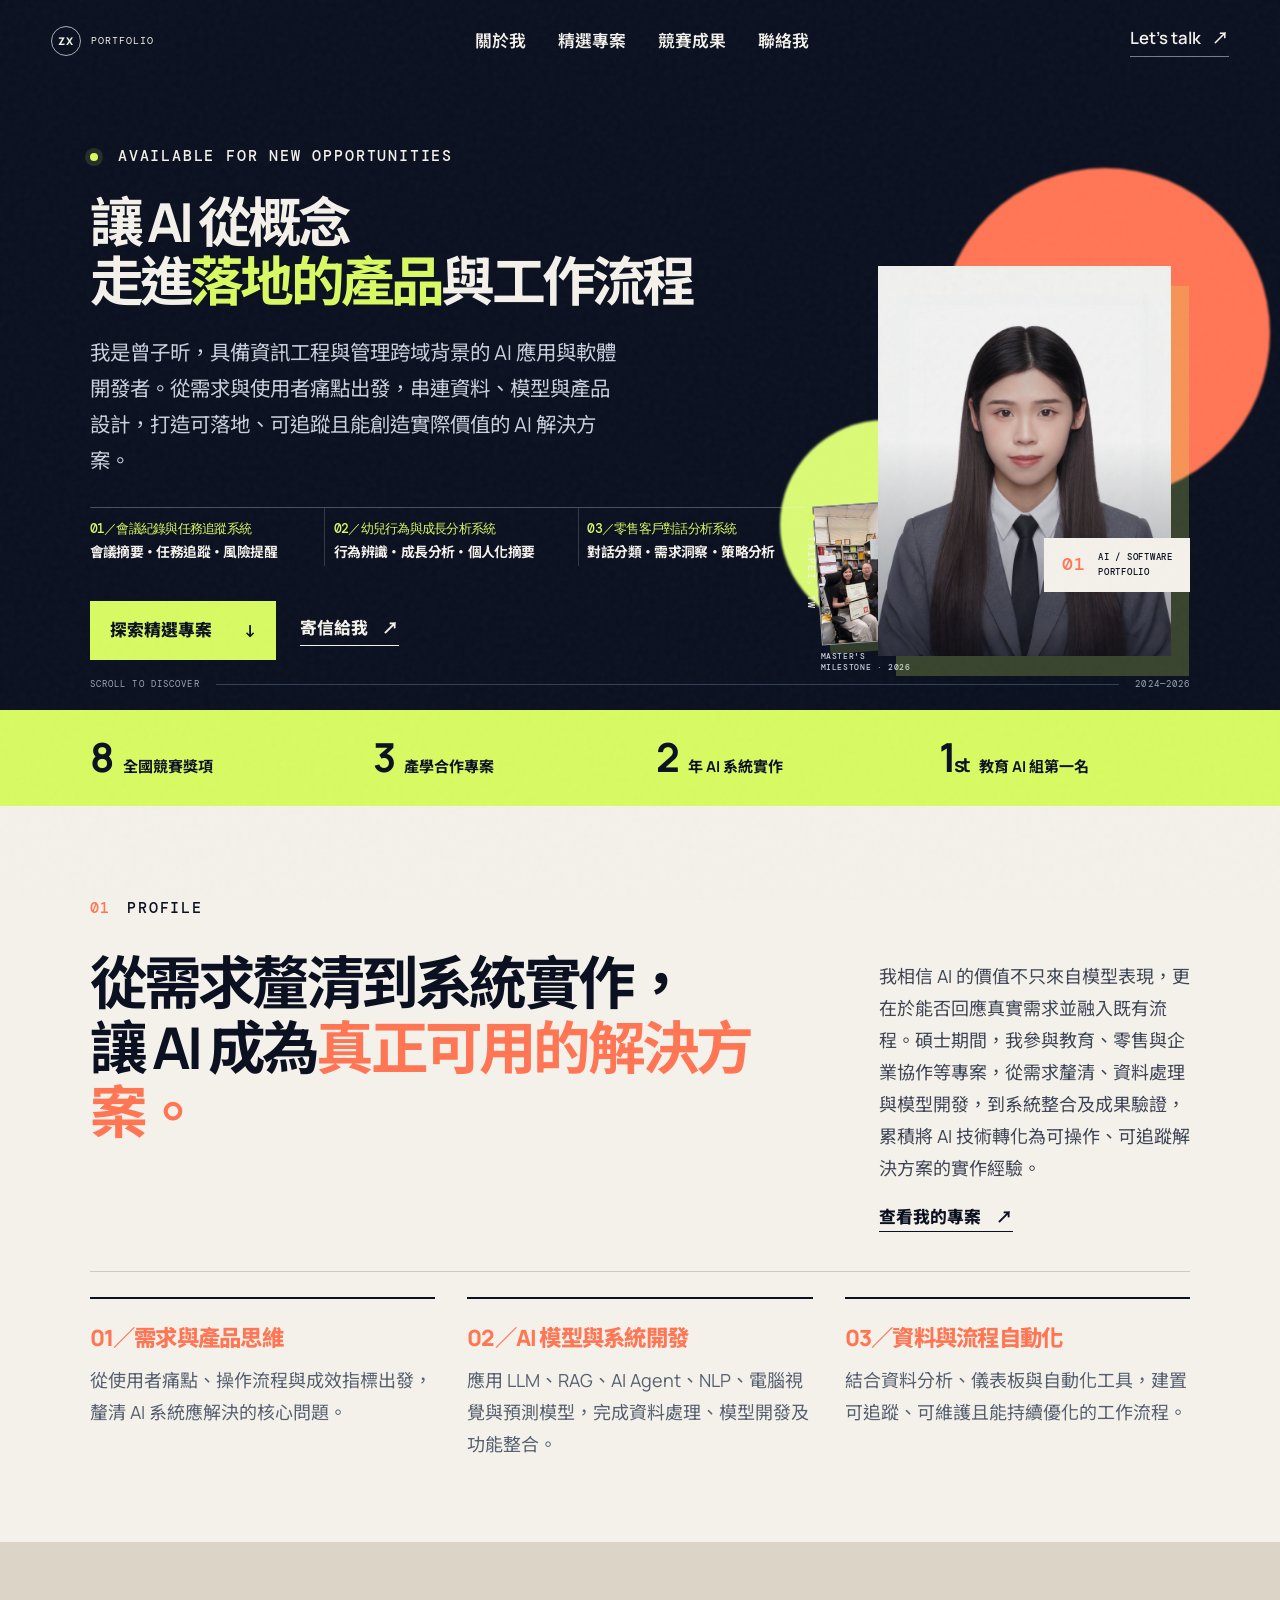
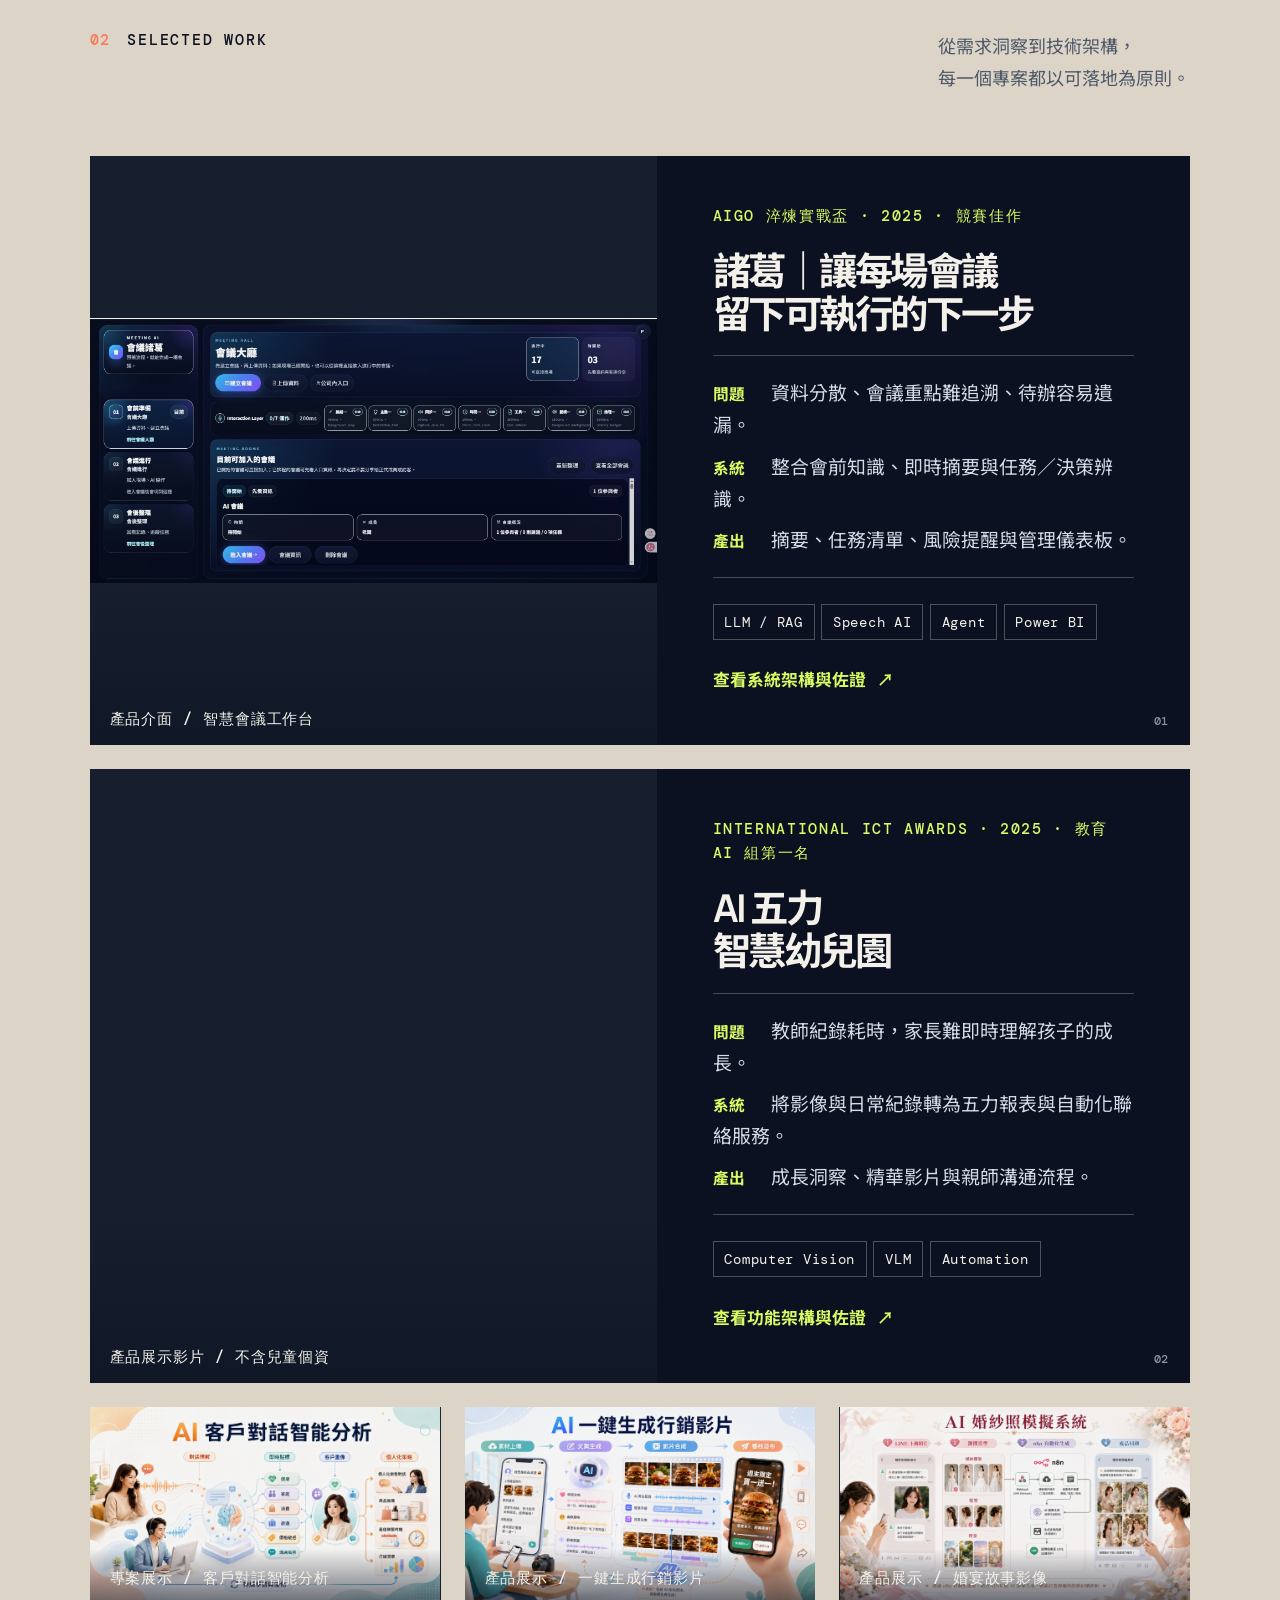
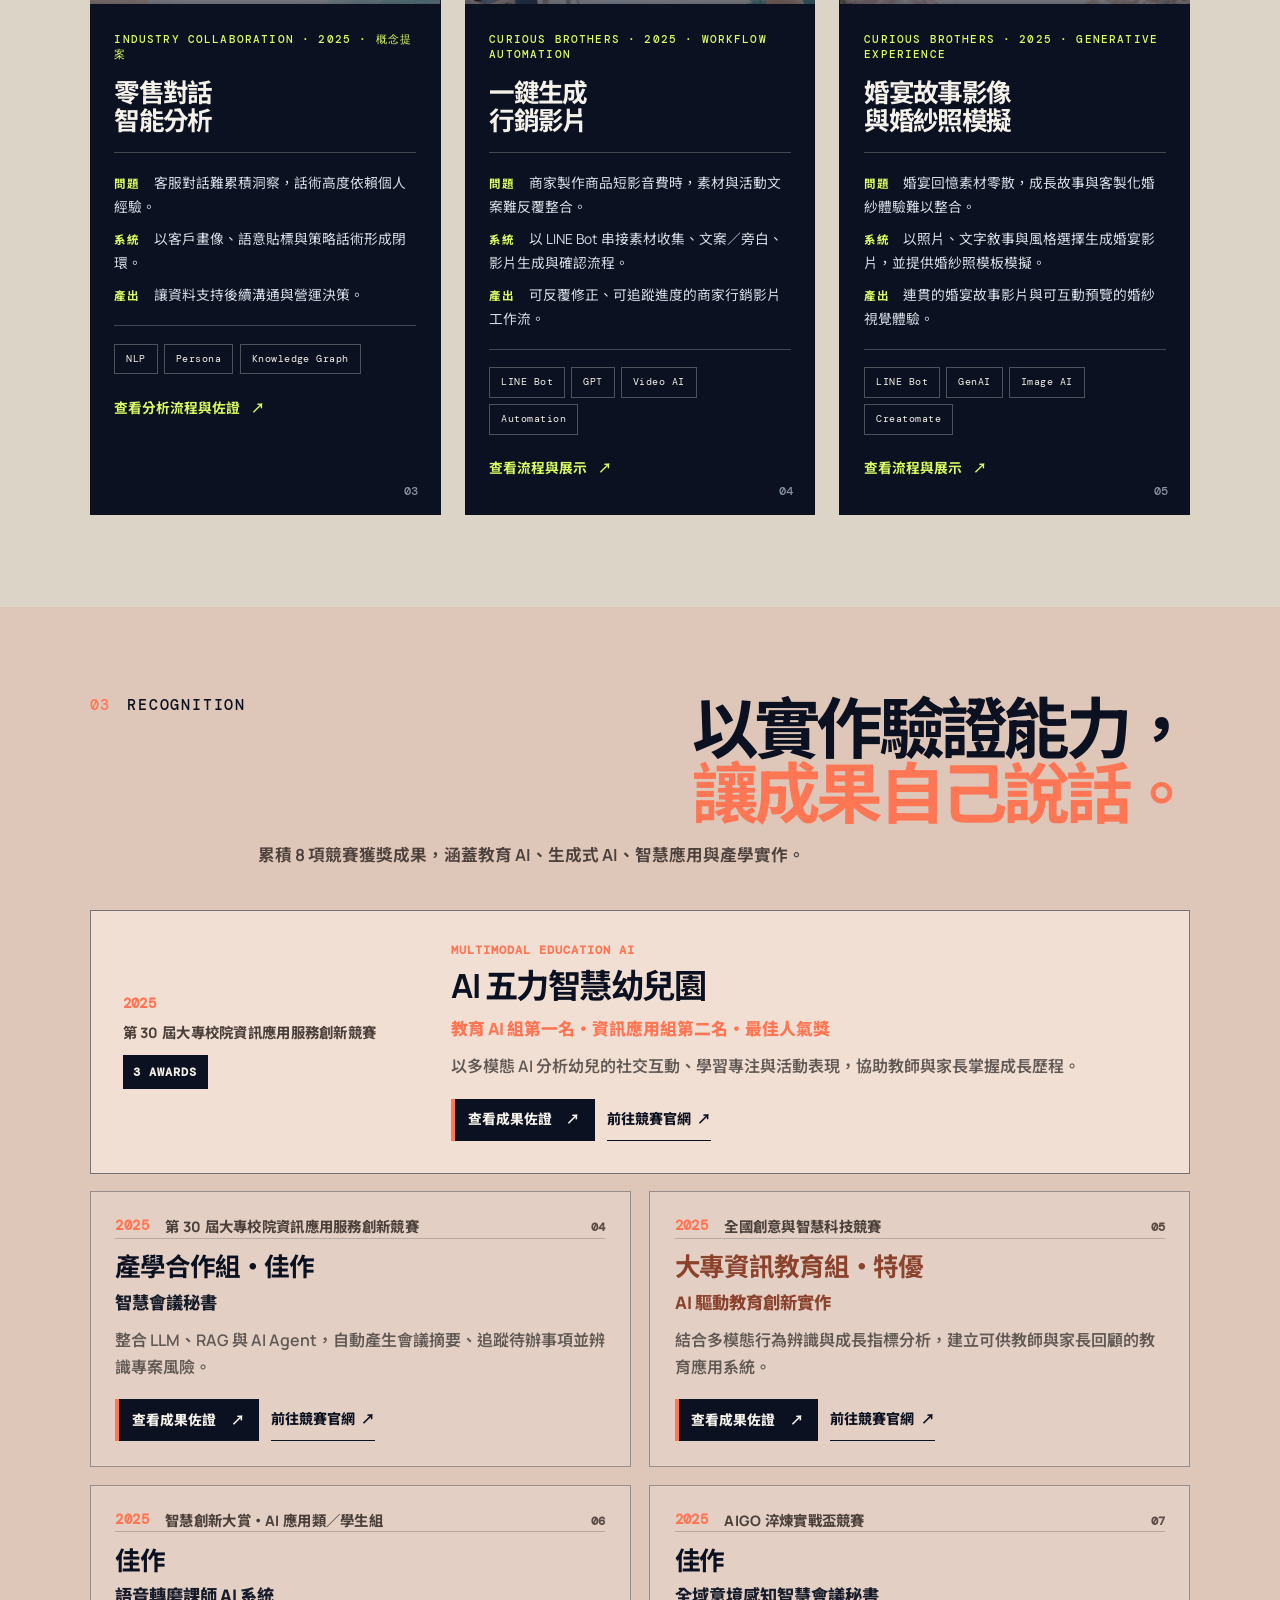
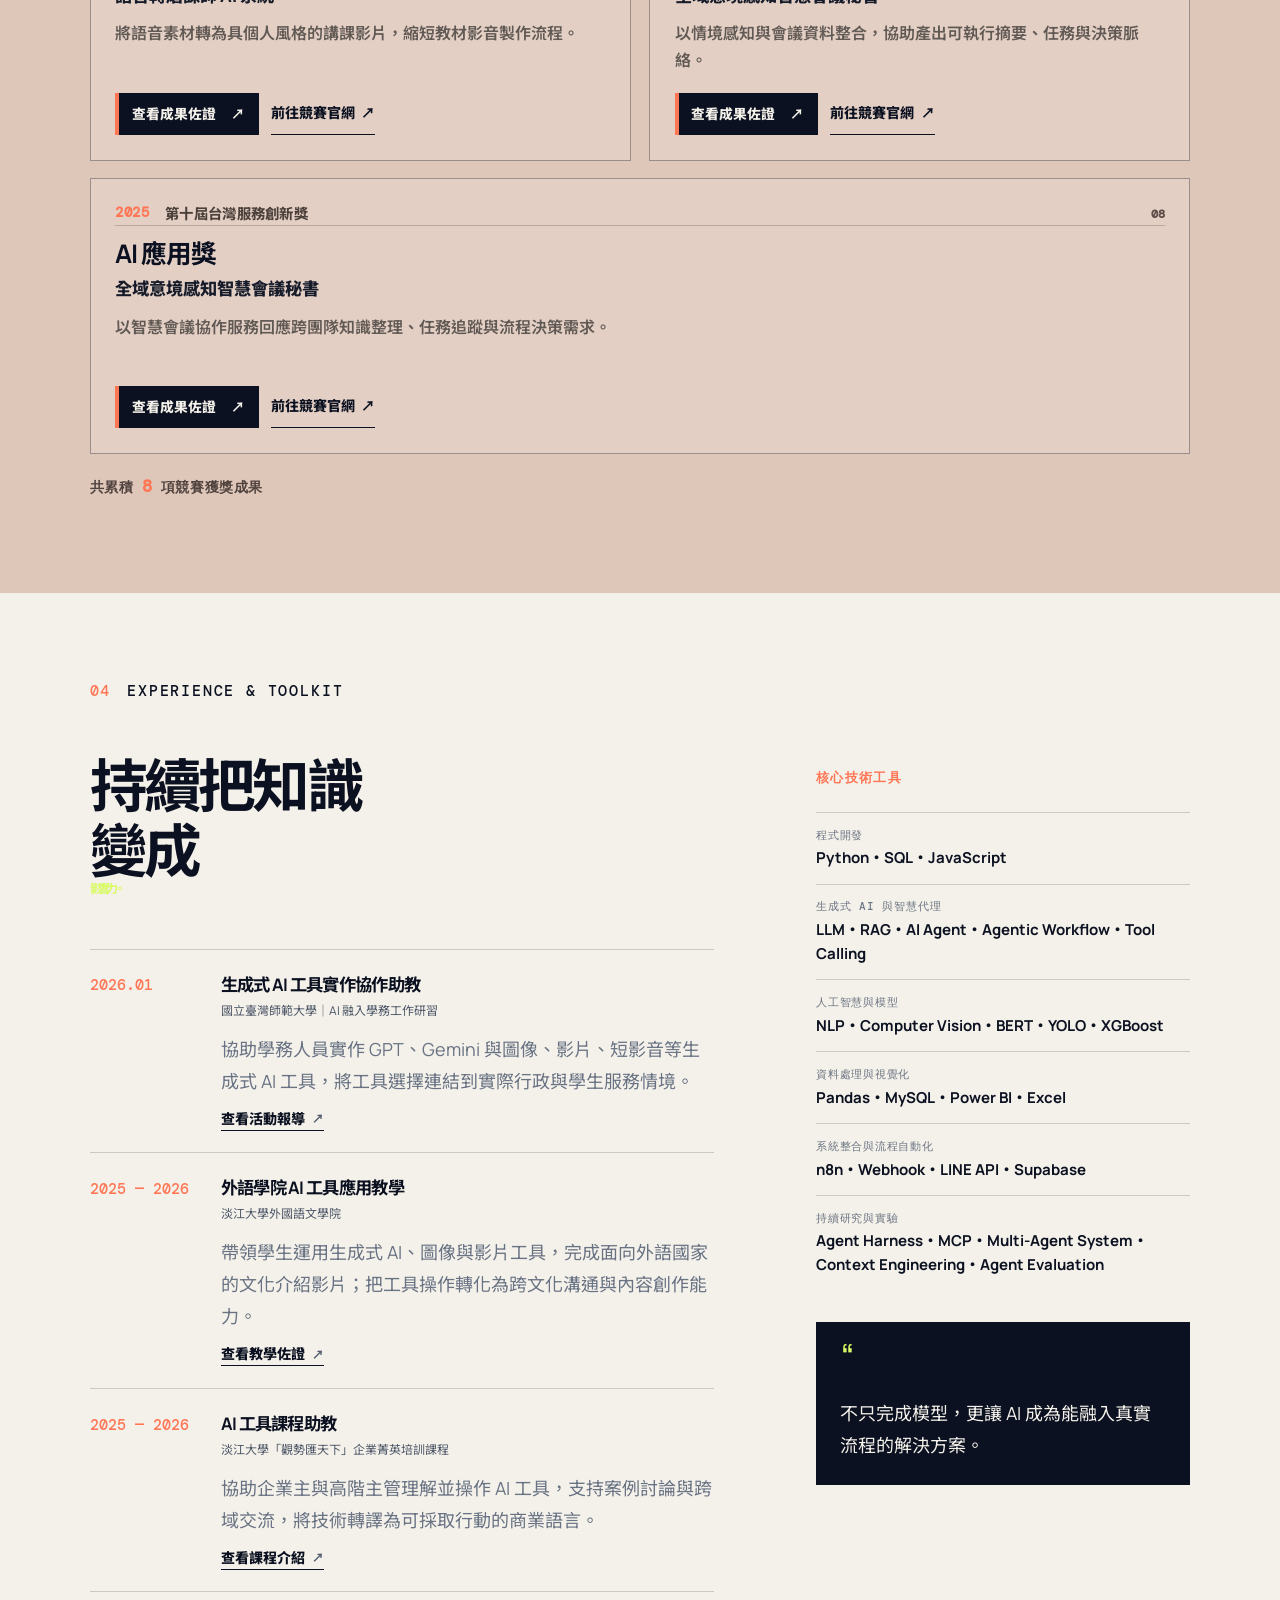
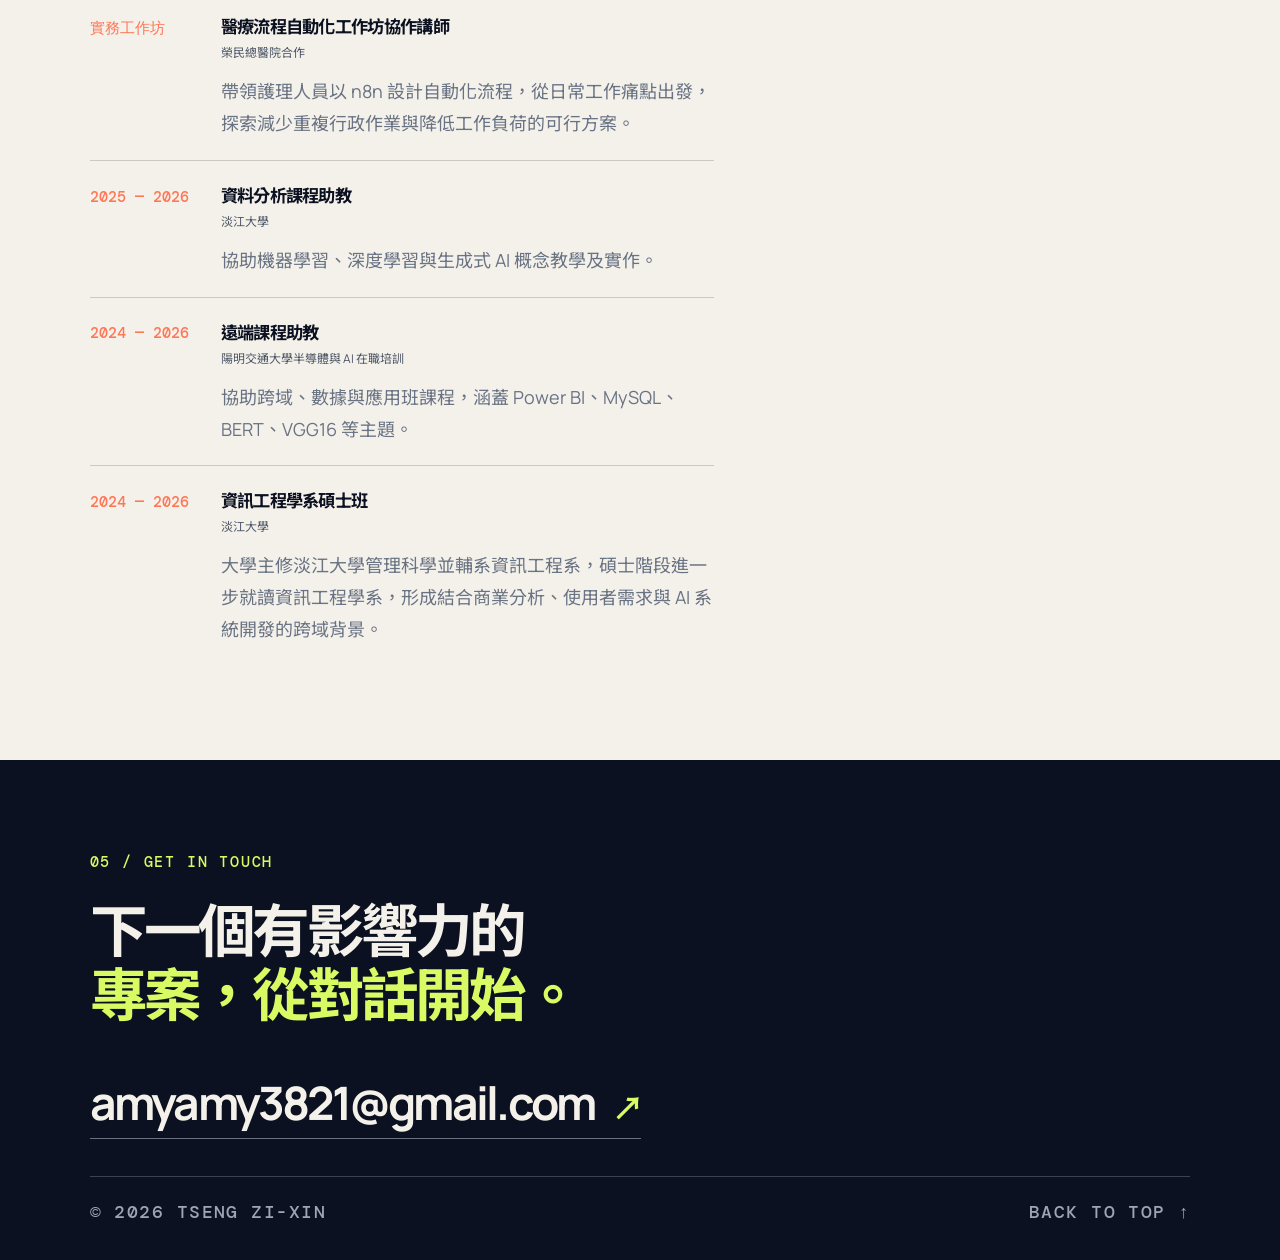
==== commit da025b05: "Refresh hero domain stylesheet cache" ====
--- a/index.html
+++ b/index.html
@@ -10,7 +10,7 @@
     <link rel="preconnect" href="https://fonts.gstatic.com" crossorigin />
     <link href="https://fonts.googleapis.com/css2?family=DM+Mono:wght@400;500&family=Manrope:wght@400;500;600;700;800&family=Noto+Sans+TC:wght@400;500;600;700;800&display=swap" rel="stylesheet" />
     <link rel="stylesheet" href="styles.css" />
-    <link rel="stylesheet" href="overrides.css?v=hero-domains-20260814-2" />
+    <link rel="stylesheet" href="overrides.css?v=hero-domains-20260814-3" />
   </head>
   <body>
     <a class="skip-link" href="#main">跳至主要內容</a>
--- a/overrides.css
+++ b/overrides.css
@@ -1086,3 +1086,24 @@
   letter-spacing: -.045em !important;
   white-space: nowrap !important;
 }
+
+/* 三個專案方向的綠色標題同樣保持單行，避免系統名稱被拆開。 */
+.hero-domains span {
+  font-size: clamp(.68rem, .74vw, .72rem) !important;
+  letter-spacing: -.06em !important;
+  white-space: nowrap !important;
+}
+
+/* 寬螢幕將導覽列延伸至左側版面，讓三組技術內容能放大但維持單行。 */
+@media (min-width: 1200px) {
+  .hero-domains {
+    max-width: 900px;
+    grid-template-columns: 1.04fr 1.12fr 1fr;
+  }
+
+  .hero-domains a { padding-right: .55rem; }
+  .hero-domains a + a { padding-left: .55rem; }
+}
+
+.hero-domains b { font-size: clamp(.68rem, 1.08vw, .88rem) !important; }
+.hero-domains span { font-size: clamp(.68rem, .98vw, .82rem) !important; }
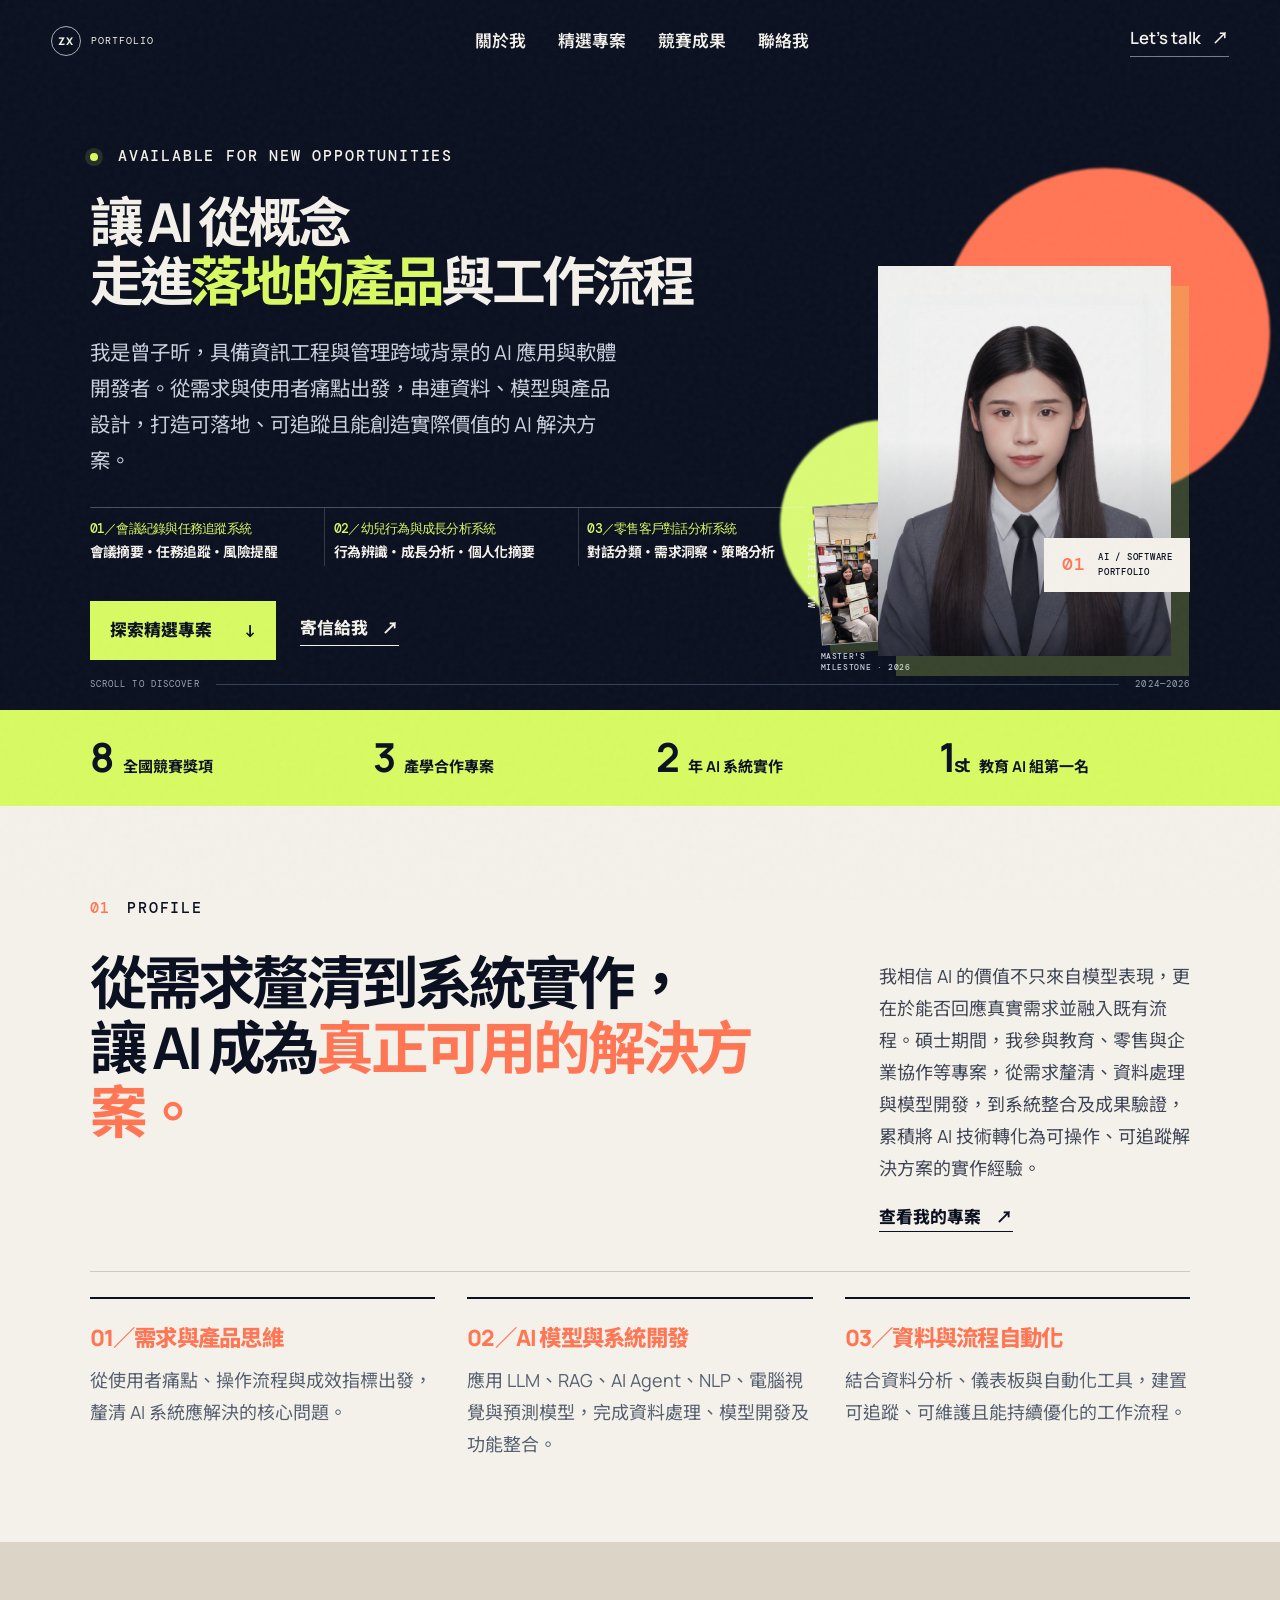
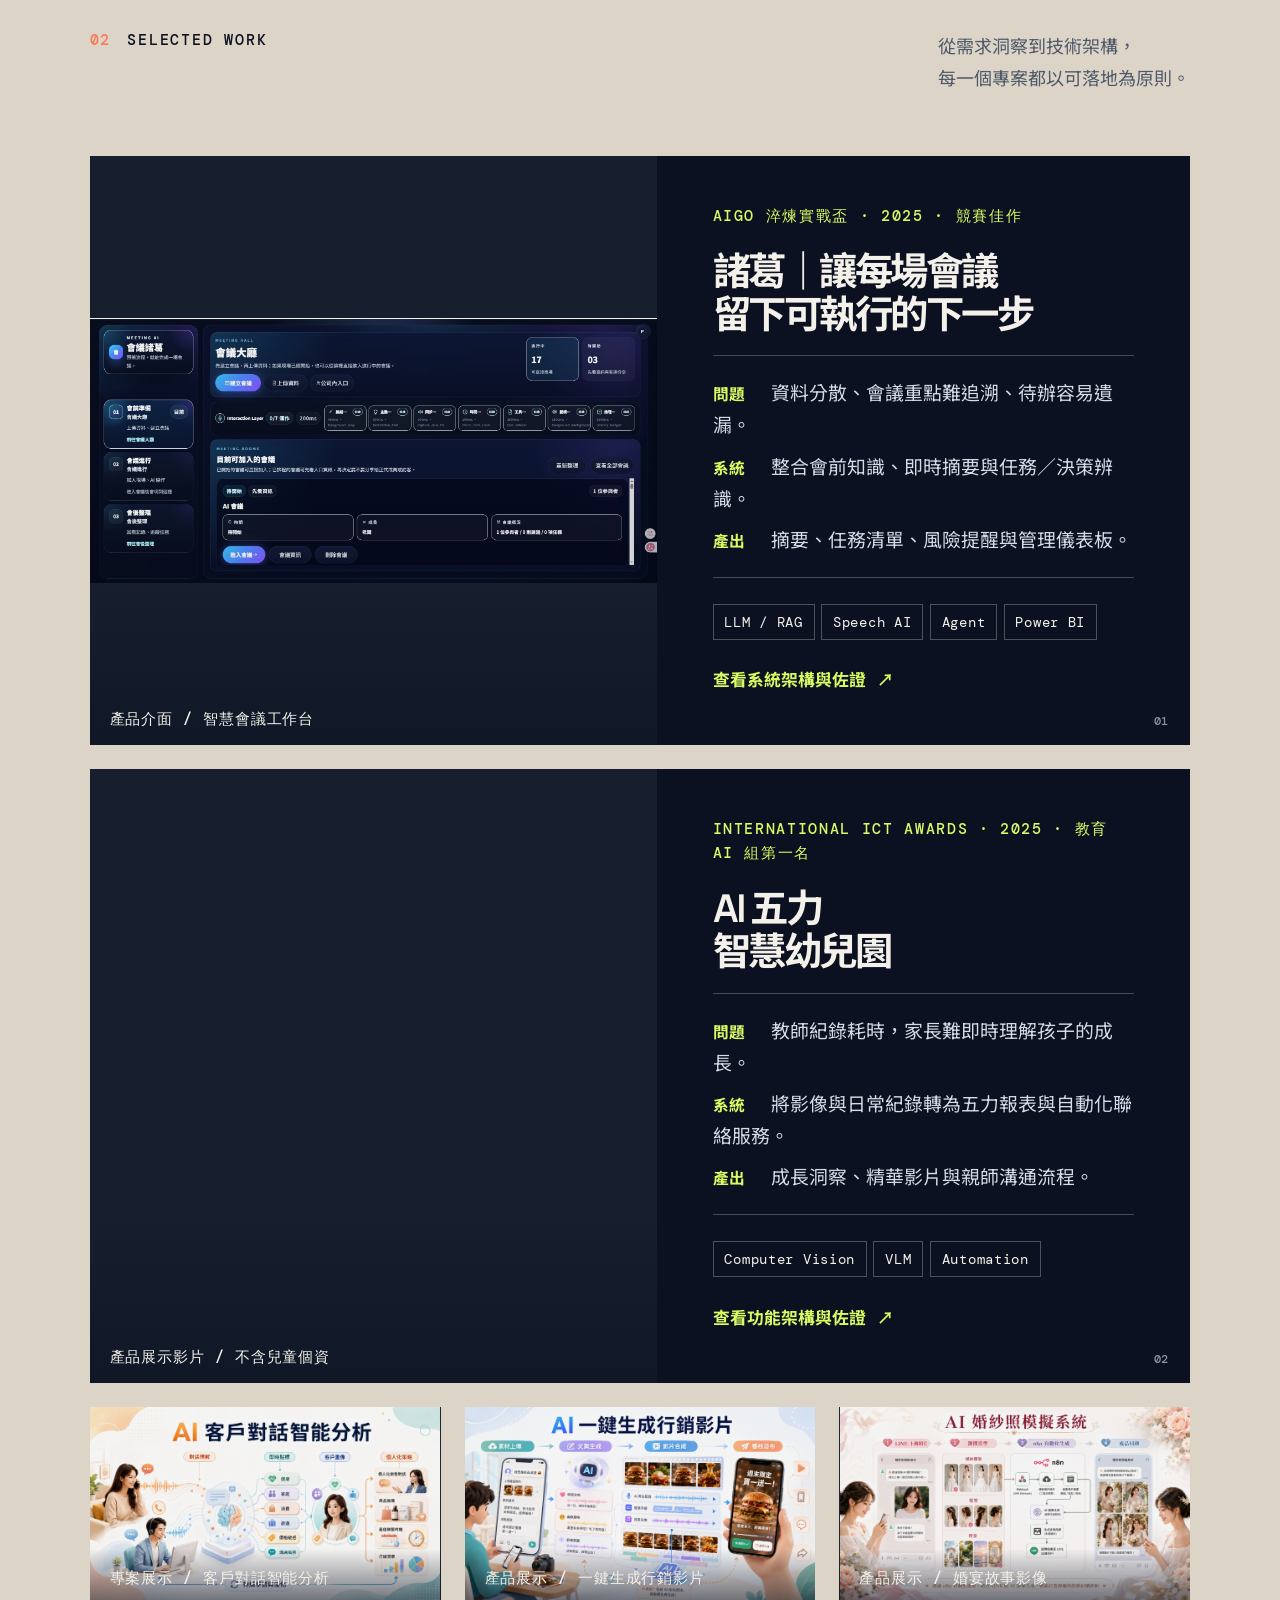
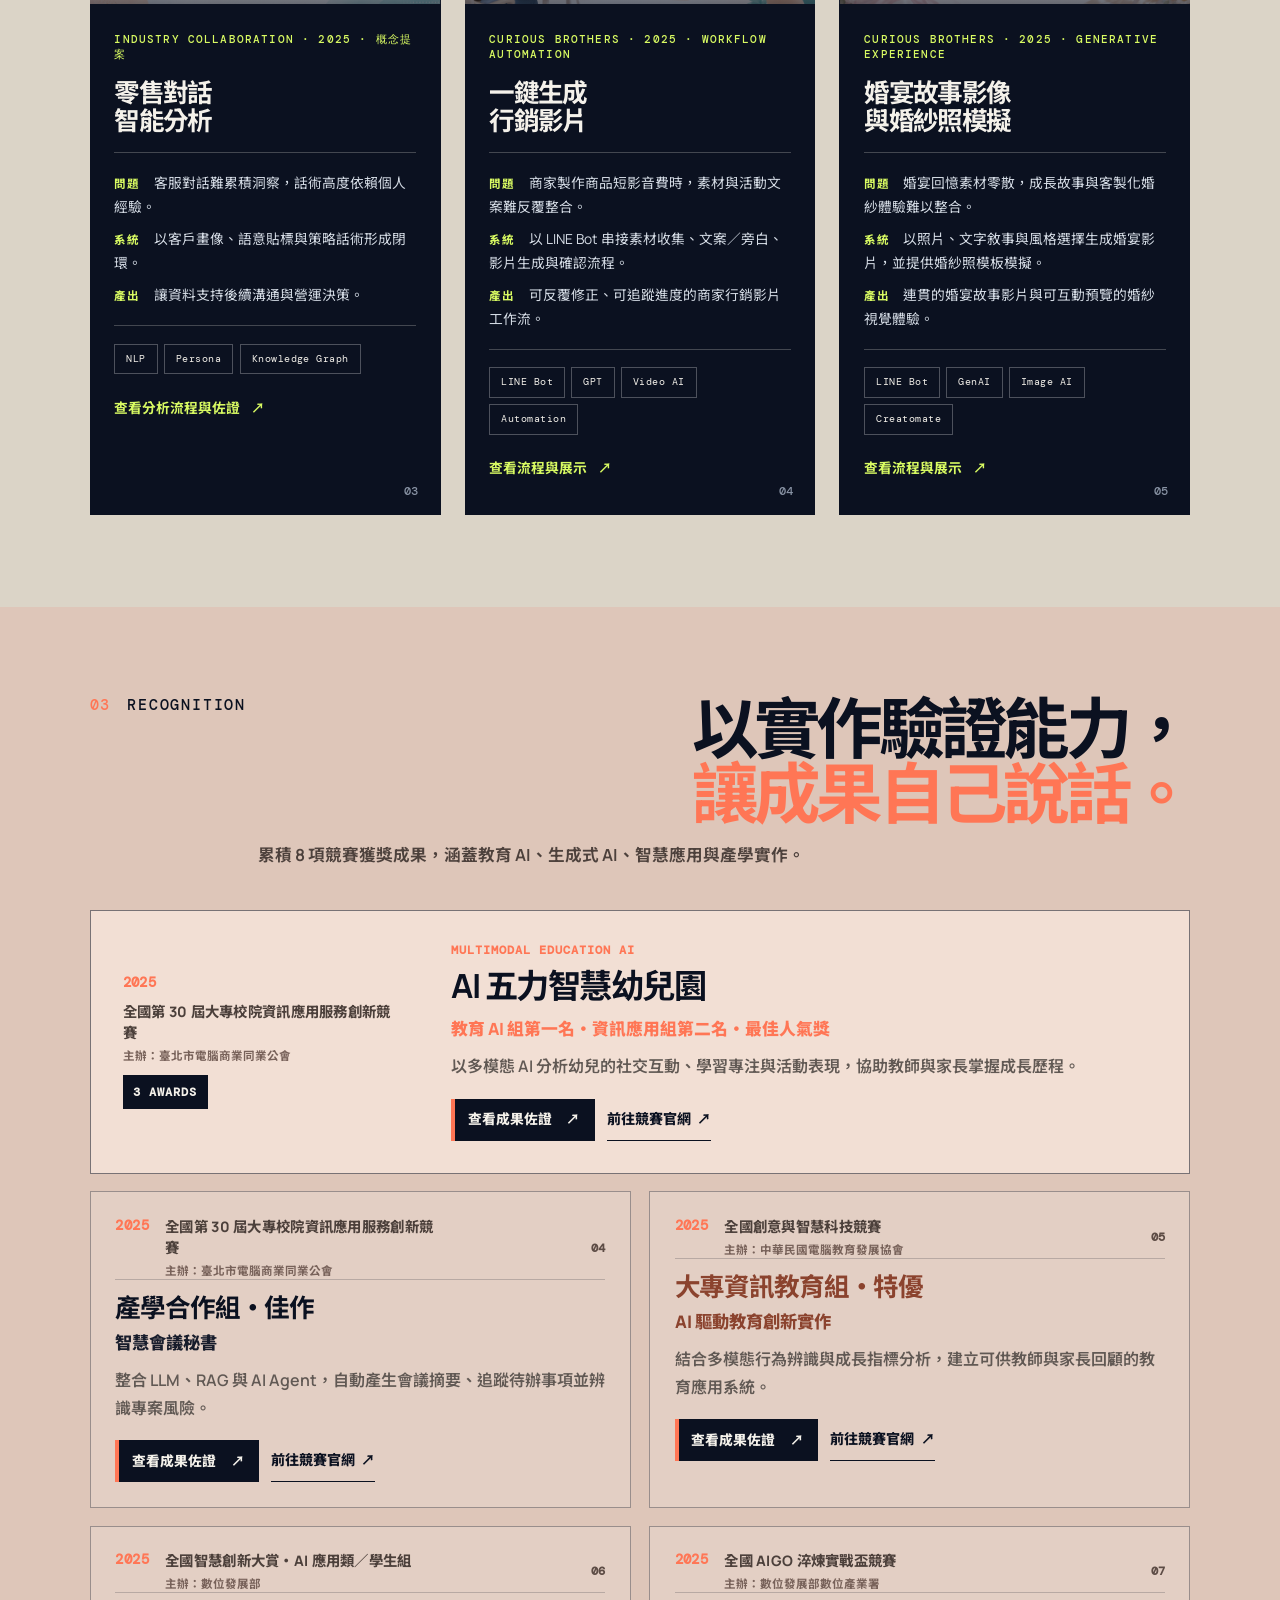
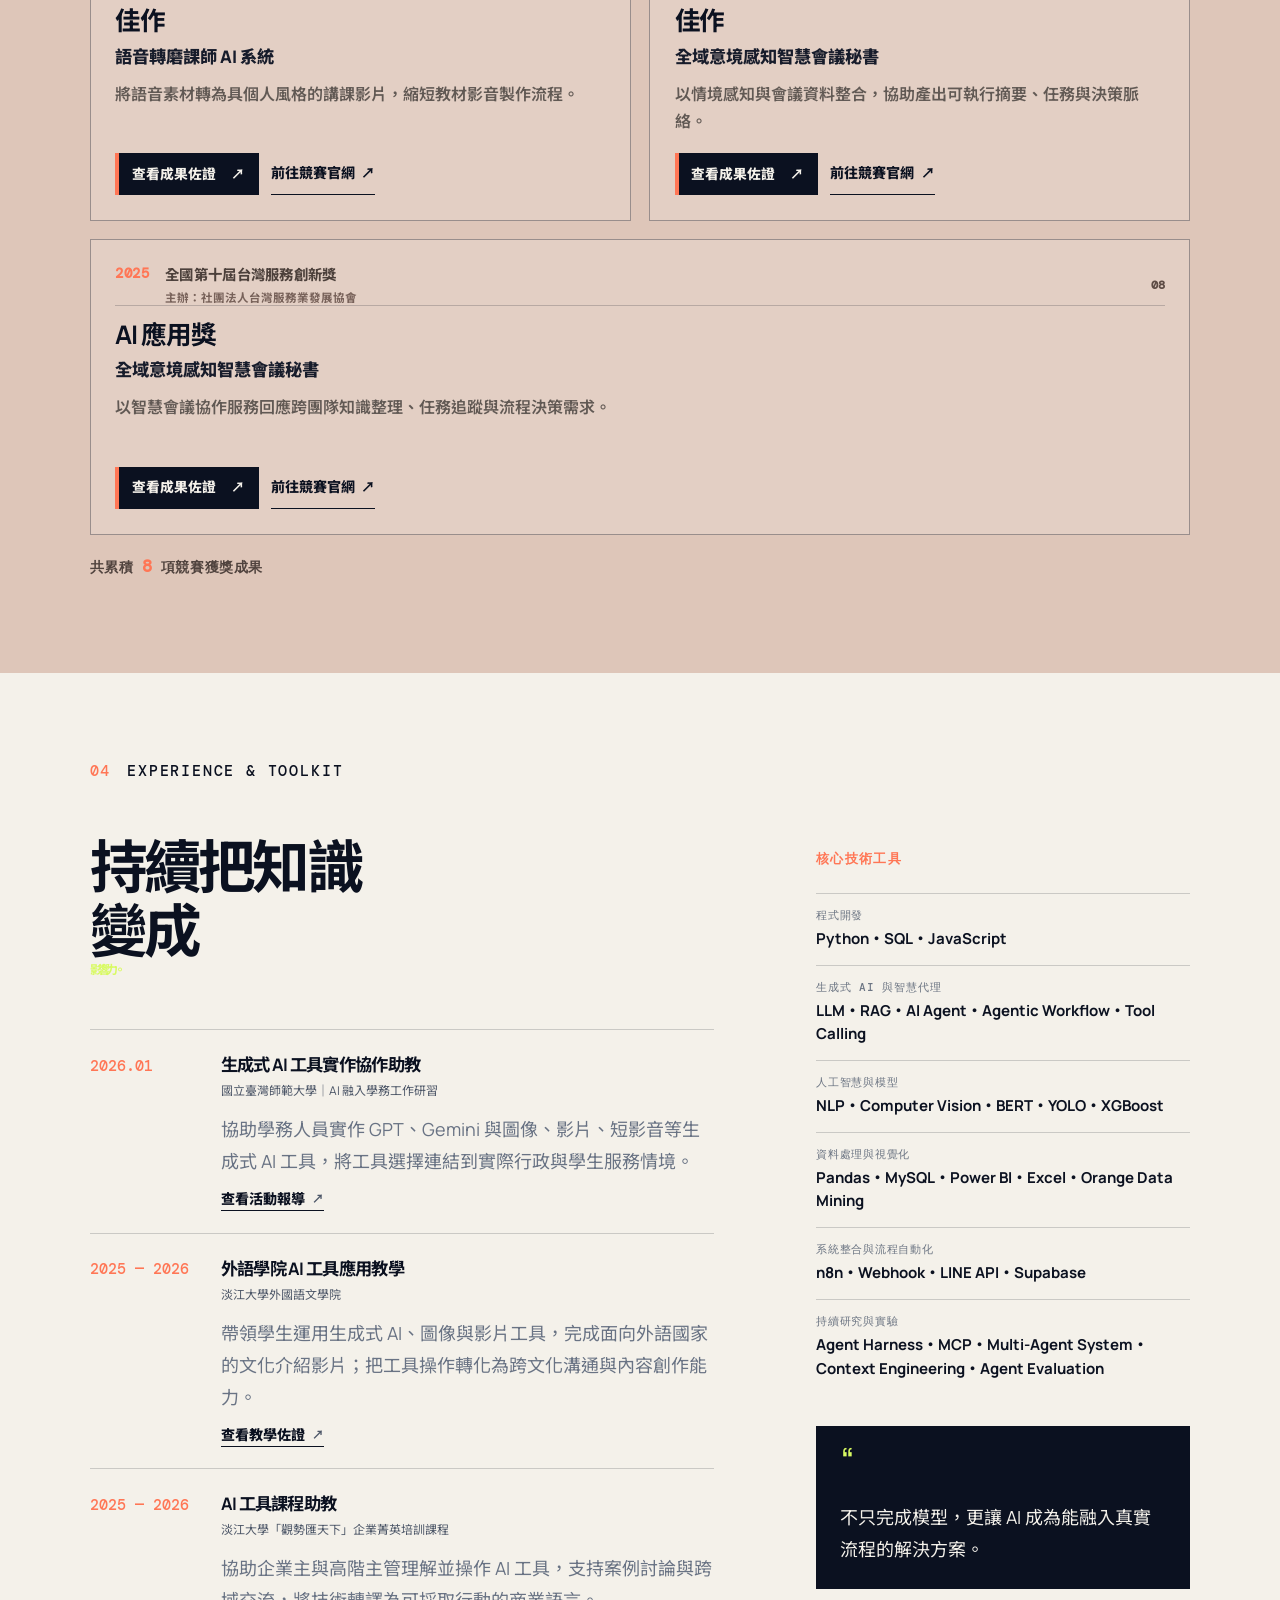
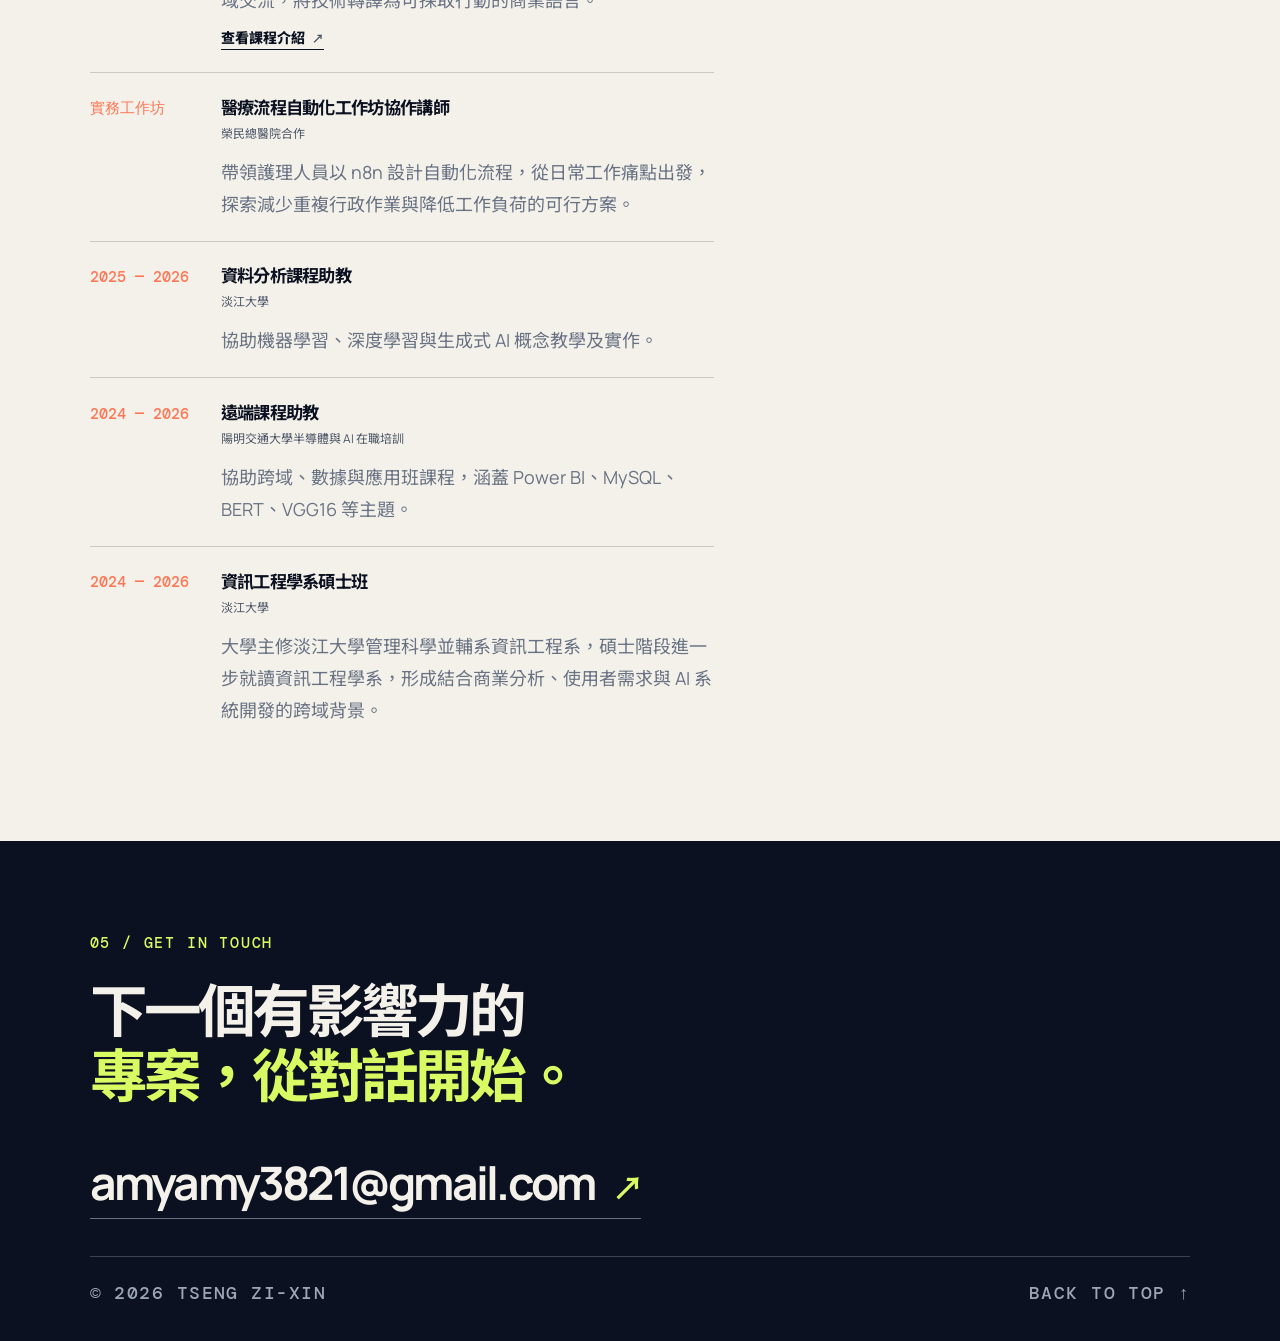
==== commit efaa414e: "Add award organizers and data mining skill" ====
--- a/index.html
+++ b/index.html
@@ -10,7 +10,7 @@
     <link rel="preconnect" href="https://fonts.gstatic.com" crossorigin />
     <link href="https://fonts.googleapis.com/css2?family=DM+Mono:wght@400;500&family=Manrope:wght@400;500;600;700;800&family=Noto+Sans+TC:wght@400;500;600;700;800&display=swap" rel="stylesheet" />
     <link rel="stylesheet" href="styles.css" />
-    <link rel="stylesheet" href="overrides.css?v=hero-domains-20260814-3" />
+    <link rel="stylesheet" href="overrides.css?v=awards-organizers-20260814" />
   </head>
   <body>
     <a class="skip-link" href="#main">跳至主要內容</a>
@@ -114,14 +114,14 @@
         </div>
         <div class="awards awards-showcase reveal">
           <article class="award-featured">
-            <div class="award-featured-meta"><p class="award-year">2025</p><p class="award-org">第 30 屆大專校院資訊應用服務創新競賽</p><span class="award-total">3 AWARDS</span></div>
+            <div class="award-featured-meta"><p class="award-year">2025</p><p class="award-org">全國第 30 屆大專校院資訊應用服務創新競賽<span class="award-organizer">主辦：臺北市電腦商業同業公會</span></p><span class="award-total">3 AWARDS</span></div>
             <div class="award-copy"><p class="award-kicker">MULTIMODAL EDUCATION AI</p><h3>AI 五力智慧幼兒園</h3><p class="award-result">教育 AI 組第一名・資訊應用組第二名・最佳人氣獎</p><p class="award-impact">以多模態 AI 分析幼兒的社交互動、學習專注與活動表現，協助教師與家長掌握成長歷程。</p><div class="award-actions"><button class="award-button" data-award="kindergarten-collection">查看成果佐證 <span>↗</span></button><a class="award-official" href="https://innoserve.tca.org.tw/" target="_blank" rel="noopener noreferrer">前往競賽官網 <span>↗</span></a></div></div>
           </article>
-          <article class="award-card"><div class="award-card-meta"><p class="award-year">2025</p><p class="award-org">第 30 屆大專校院資訊應用服務創新競賽</p><span class="award-mark">04</span></div><div class="award-copy"><h3>產學合作組・佳作</h3><p class="award-project">智慧會議秘書</p><p class="award-impact">整合 LLM、RAG 與 AI Agent，自動產生會議摘要、追蹤待辦事項並辨識專案風險。</p><div class="award-actions"><button class="award-button" data-award="ict-excellent">查看成果佐證 <span>↗</span></button><a class="award-official" href="https://innoserve.tca.org.tw/" target="_blank" rel="noopener noreferrer">前往競賽官網 <span>↗</span></a></div></div></article>
-          <article class="award-card award-priority"><div class="award-card-meta"><p class="award-year">2025</p><p class="award-org">全國創意與智慧科技競賽</p><span class="award-mark">05</span></div><div class="award-copy"><h3>大專資訊教育組・特優</h3><p class="award-project">AI 驅動教育創新實作</p><p class="award-impact">結合多模態行為辨識與成長指標分析，建立可供教師與家長回顧的教育應用系統。</p><div class="award-actions"><button class="award-button" data-award="creative">查看成果佐證 <span>↗</span></button><a class="award-official" href="https://www.cacet.org/web/2026creation/index.html" target="_blank" rel="noopener noreferrer">前往競賽官網 <span>↗</span></a></div></div></article>
-          <article class="award-card"><div class="award-card-meta"><p class="award-year">2025</p><p class="award-org">智慧創新大賞・AI 應用類／學生組</p><span class="award-mark">06</span></div><div class="award-copy"><h3>佳作</h3><p class="award-project">語音轉磨課師 AI 系統</p><p class="award-impact">將語音素材轉為具個人風格的講課影片，縮短教材影音製作流程。</p><div class="award-actions"><button class="award-button" data-award="innovation">查看成果佐證 <span>↗</span></button><a class="award-official" href="https://bestaiawards.tca.org.tw/" target="_blank" rel="noopener noreferrer">前往競賽官網 <span>↗</span></a></div></div></article>
-          <article class="award-card"><div class="award-card-meta"><p class="award-year">2025</p><p class="award-org">AIGO 淬煉實戰盃競賽</p><span class="award-mark">07</span></div><div class="award-copy"><h3>佳作</h3><p class="award-project">全域意境感知智慧會議秘書</p><p class="award-impact">以情境感知與會議資料整合，協助產出可執行摘要、任務與決策脈絡。</p><div class="award-actions"><button class="award-button" data-award="aigo">查看成果佐證 <span>↗</span></button><a class="award-official" href="https://bhuntr.com/tw/competitions/eulx91trew5rdsmw50" target="_blank" rel="noopener noreferrer">前往競賽官網 <span>↗</span></a></div></div></article>
-          <article class="award-card award-service"><div class="award-card-meta"><p class="award-year">2025</p><p class="award-org">第十屆台灣服務創新獎</p><span class="award-mark">08</span></div><div class="award-copy"><h3>AI 應用獎</h3><p class="award-project">全域意境感知智慧會議秘書</p><p class="award-impact">以智慧會議協作服務回應跨團隊知識整理、任務追蹤與流程決策需求。</p><div class="award-actions"><button class="award-button" data-award="service-innovation">查看成果佐證 <span>↗</span></button><a class="award-official" href="https://www.asit.org.tw/2025/10/31/12561/" target="_blank" rel="noopener noreferrer">前往競賽官網 <span>↗</span></a></div></div></article>
+          <article class="award-card"><div class="award-card-meta"><p class="award-year">2025</p><p class="award-org">全國第 30 屆大專校院資訊應用服務創新競賽<span class="award-organizer">主辦：臺北市電腦商業同業公會</span></p><span class="award-mark">04</span></div><div class="award-copy"><h3>產學合作組・佳作</h3><p class="award-project">智慧會議秘書</p><p class="award-impact">整合 LLM、RAG 與 AI Agent，自動產生會議摘要、追蹤待辦事項並辨識專案風險。</p><div class="award-actions"><button class="award-button" data-award="ict-excellent">查看成果佐證 <span>↗</span></button><a class="award-official" href="https://innoserve.tca.org.tw/" target="_blank" rel="noopener noreferrer">前往競賽官網 <span>↗</span></a></div></div></article>
+          <article class="award-card award-priority"><div class="award-card-meta"><p class="award-year">2025</p><p class="award-org">全國創意與智慧科技競賽<span class="award-organizer">主辦：中華民國電腦教育發展協會</span></p><span class="award-mark">05</span></div><div class="award-copy"><h3>大專資訊教育組・特優</h3><p class="award-project">AI 驅動教育創新實作</p><p class="award-impact">結合多模態行為辨識與成長指標分析，建立可供教師與家長回顧的教育應用系統。</p><div class="award-actions"><button class="award-button" data-award="creative">查看成果佐證 <span>↗</span></button><a class="award-official" href="https://www.cacet.org/web/2026creation/index.html" target="_blank" rel="noopener noreferrer">前往競賽官網 <span>↗</span></a></div></div></article>
+          <article class="award-card"><div class="award-card-meta"><p class="award-year">2025</p><p class="award-org">全國智慧創新大賞・AI 應用類／學生組<span class="award-organizer">主辦：數位發展部</span></p><span class="award-mark">06</span></div><div class="award-copy"><h3>佳作</h3><p class="award-project">語音轉磨課師 AI 系統</p><p class="award-impact">將語音素材轉為具個人風格的講課影片，縮短教材影音製作流程。</p><div class="award-actions"><button class="award-button" data-award="innovation">查看成果佐證 <span>↗</span></button><a class="award-official" href="https://bestaiawards.tca.org.tw/" target="_blank" rel="noopener noreferrer">前往競賽官網 <span>↗</span></a></div></div></article>
+          <article class="award-card"><div class="award-card-meta"><p class="award-year">2025</p><p class="award-org">全國 AIGO 淬煉實戰盃競賽<span class="award-organizer">主辦：數位發展部數位產業署</span></p><span class="award-mark">07</span></div><div class="award-copy"><h3>佳作</h3><p class="award-project">全域意境感知智慧會議秘書</p><p class="award-impact">以情境感知與會議資料整合，協助產出可執行摘要、任務與決策脈絡。</p><div class="award-actions"><button class="award-button" data-award="aigo">查看成果佐證 <span>↗</span></button><a class="award-official" href="https://bhuntr.com/tw/competitions/eulx91trew5rdsmw50" target="_blank" rel="noopener noreferrer">前往競賽官網 <span>↗</span></a></div></div></article>
+          <article class="award-card award-service"><div class="award-card-meta"><p class="award-year">2025</p><p class="award-org">全國第十屆台灣服務創新獎<span class="award-organizer">主辦：社團法人台灣服務業發展協會</span></p><span class="award-mark">08</span></div><div class="award-copy"><h3>AI 應用獎</h3><p class="award-project">全域意境感知智慧會議秘書</p><p class="award-impact">以智慧會議協作服務回應跨團隊知識整理、任務追蹤與流程決策需求。</p><div class="award-actions"><button class="award-button" data-award="service-innovation">查看成果佐證 <span>↗</span></button><a class="award-official" href="https://www.asit.org.tw/2025/10/31/12561/" target="_blank" rel="noopener noreferrer">前往競賽官網 <span>↗</span></a></div></div></article>
         </div>
         <p class="recognition-total reveal">共累積 <strong>8</strong> 項競賽獲獎成果</p>
       </section>
@@ -130,7 +130,7 @@
         <div class="section-label reveal"><span>04</span><p>EXPERIENCE & TOOLKIT</p></div>
         <div class="experience-grid">
           <div class="timeline reveal"><h2>持續把知識<br />變成<span>影響力。</span></h2><div class="timeline-item"><p>2026.01</p><div><h3>生成式 AI 工具實作協作助教</h3><span>國立臺灣師範大學｜AI 融入學務工作研習</span><small>協助學務人員實作 GPT、Gemini 與圖像、影片、短影音等生成式 AI 工具，將工具選擇連結到實際行政與學生服務情境。</small><a class="experience-proof" href="https://pr.ntnu.edu.tw/ntnunews/index.php?mode=data&amp;id=24190" target="_blank" rel="noopener noreferrer">查看活動報導 <span>↗</span></a></div></div><div class="timeline-item"><p>2025 — 2026</p><div><h3>外語學院 AI 工具應用教學</h3><span>淡江大學外國語文學院</span><small>帶領學生運用生成式 AI、圖像與影片工具，完成面向外語國家的文化介紹影片；把工具操作轉化為跨文化溝通與內容創作能力。</small><a class="experience-proof" href="assets/experience/foreign-language-ai-workshop.webp" target="_blank" rel="noopener noreferrer">查看教學佐證 <span>↗</span></a></div></div><div class="timeline-item"><p>2025 — 2026</p><div><h3>AI 工具課程助教</h3><span>淡江大學「觀勢匯天下」企業菁英培訓課程</span><small>協助企業主與高階主管理解並操作 AI 工具，支持案例討論與跨域交流，將技術轉譯為可採取行動的商業語言。</small><a class="experience-proof" href="https://sites.google.com/clc.tku.edu.tw/vigi" target="_blank" rel="noopener noreferrer">查看課程介紹 <span>↗</span></a></div></div><div class="timeline-item"><p>實務工作坊</p><div><h3>醫療流程自動化工作坊協作講師</h3><span>榮民總醫院合作</span><small>帶領護理人員以 n8n 設計自動化流程，從日常工作痛點出發，探索減少重複行政作業與降低工作負荷的可行方案。</small></div></div><div class="timeline-item"><p>2025 — 2026</p><div><h3>資料分析課程助教</h3><span>淡江大學</span><small>協助機器學習、深度學習與生成式 AI 概念教學及實作。</small></div></div><div class="timeline-item"><p>2024 — 2026</p><div><h3>遠端課程助教</h3><span>陽明交通大學半導體與 AI 在職培訓</span><small>協助跨域、數據與應用班課程，涵蓋 Power BI、MySQL、BERT、VGG16 等主題。</small></div></div><div class="timeline-item"><p>2024 — 2026</p><div><h3>資訊工程學系碩士班</h3><span>淡江大學</span><small>大學主修淡江大學管理科學並輔系資訊工程系，碩士階段進一步就讀資訊工程學系，形成結合商業分析、使用者需求與 AI 系統開發的跨域背景。</small></div></div></div>
-          <div class="toolkit reveal"><p class="eyebrow">核心技術工具</p><div class="skill-row"><span>程式開發</span><b>Python・SQL・JavaScript</b></div><div class="skill-row"><span>生成式 AI 與智慧代理</span><b>LLM・RAG・AI Agent・Agentic Workflow・Tool Calling</b></div><div class="skill-row"><span>人工智慧與模型</span><b>NLP・Computer Vision・BERT・YOLO・XGBoost</b></div><div class="skill-row"><span>資料處理與視覺化</span><b>Pandas・MySQL・Power BI・Excel</b></div><div class="skill-row"><span>系統整合與流程自動化</span><b>n8n・Webhook・LINE API・Supabase</b></div><div class="skill-row"><span>持續研究與實驗</span><b>Agent Harness・MCP・Multi-Agent System・Context Engineering・Agent Evaluation</b></div><div class="toolkit-note"><span>“</span><p>不只完成模型，更讓 AI 成為能融入真實流程的解決方案。</p></div></div>
+          <div class="toolkit reveal"><p class="eyebrow">核心技術工具</p><div class="skill-row"><span>程式開發</span><b>Python・SQL・JavaScript</b></div><div class="skill-row"><span>生成式 AI 與智慧代理</span><b>LLM・RAG・AI Agent・Agentic Workflow・Tool Calling</b></div><div class="skill-row"><span>人工智慧與模型</span><b>NLP・Computer Vision・BERT・YOLO・XGBoost</b></div><div class="skill-row"><span>資料處理與視覺化</span><b>Pandas・MySQL・Power BI・Excel・Orange Data Mining</b></div><div class="skill-row"><span>系統整合與流程自動化</span><b>n8n・Webhook・LINE API・Supabase</b></div><div class="skill-row"><span>持續研究與實驗</span><b>Agent Harness・MCP・Multi-Agent System・Context Engineering・Agent Evaluation</b></div><div class="toolkit-note"><span>“</span><p>不只完成模型，更讓 AI 成為能融入真實流程的解決方案。</p></div></div>
         </div>
       </section>
 
--- a/overrides.css
+++ b/overrides.css
@@ -1107,3 +1107,12 @@
 
 .hero-domains b { font-size: clamp(.68rem, 1.08vw, .88rem) !important; }
 .hero-domains span { font-size: clamp(.68rem, .98vw, .82rem) !important; }
+
+/* 競賽主辦資訊退居第二層，補齊可信度但不干擾獎項閱讀。 */
+.awards.awards-showcase .award-organizer {
+  display: block;
+  margin-top: .27rem;
+  color: #78625a;
+  font: 700 .72rem/1.35 var(--display);
+  letter-spacing: 0;
+}
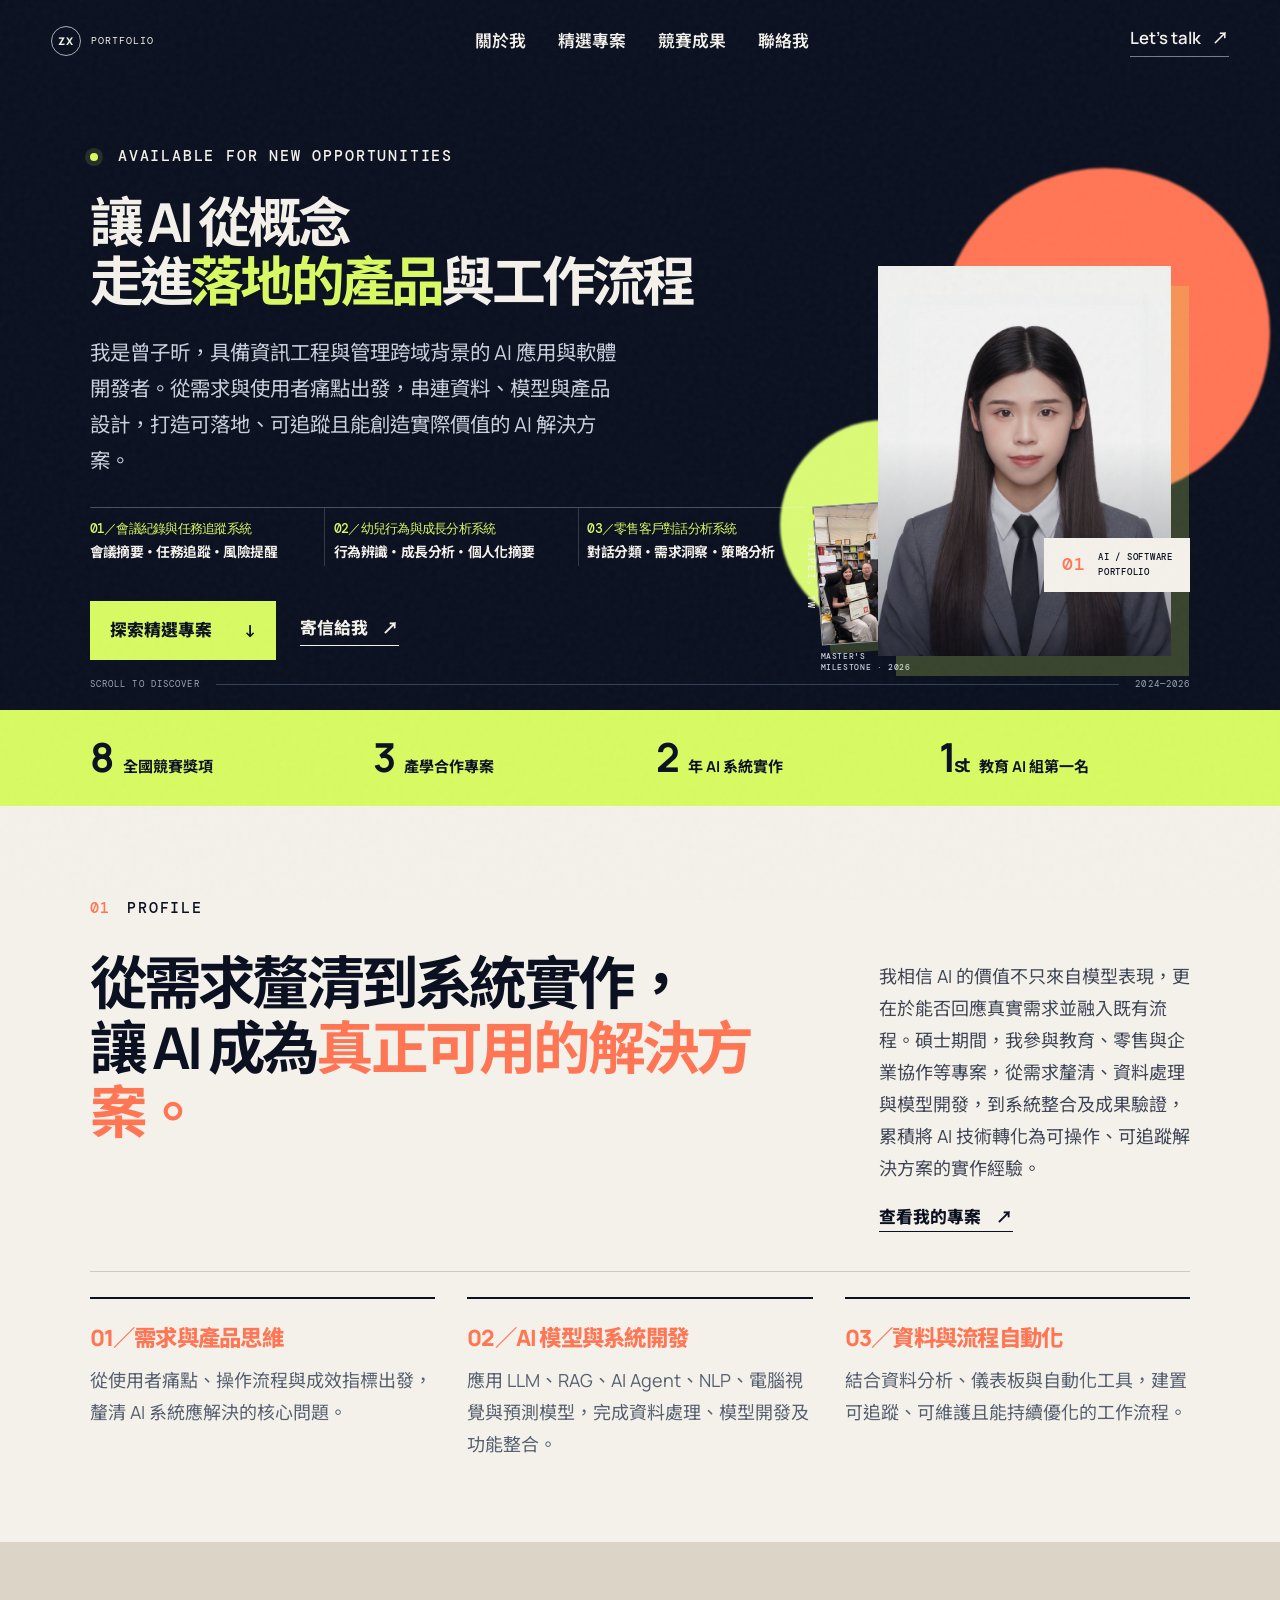
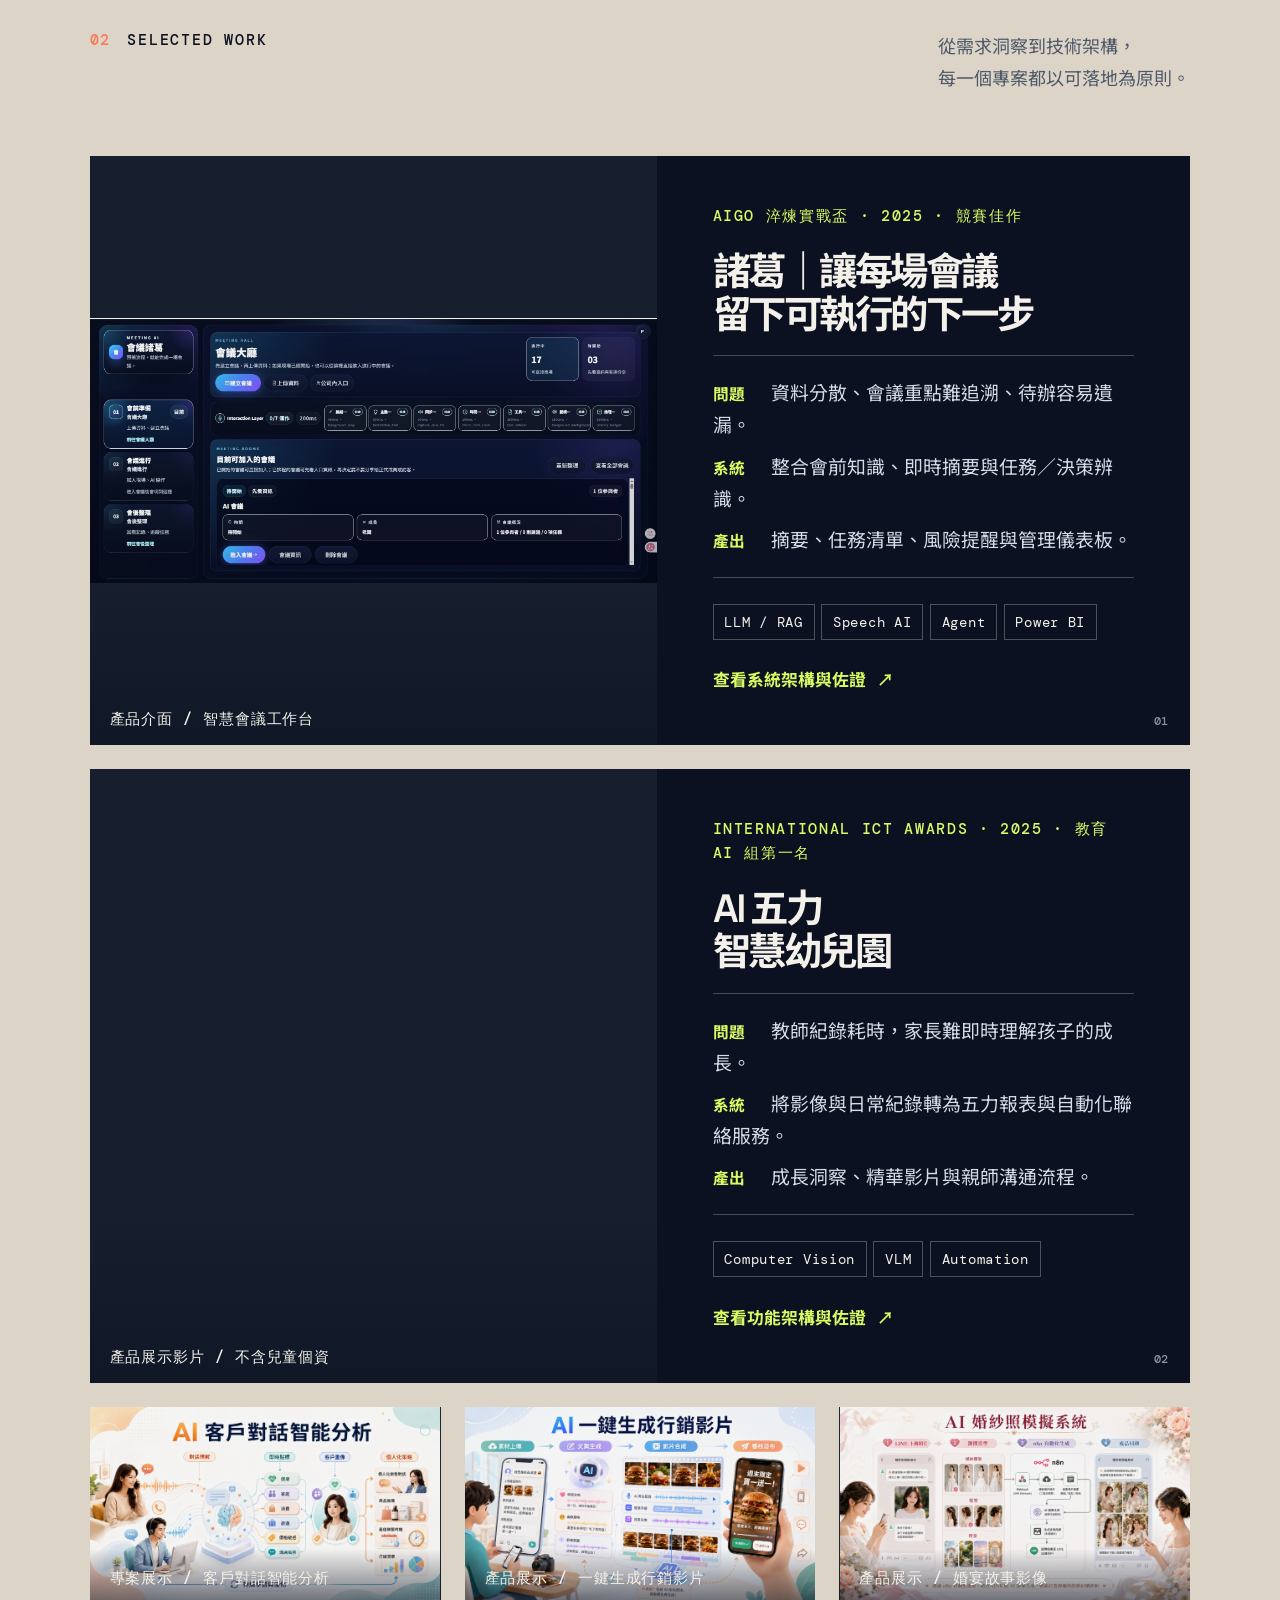
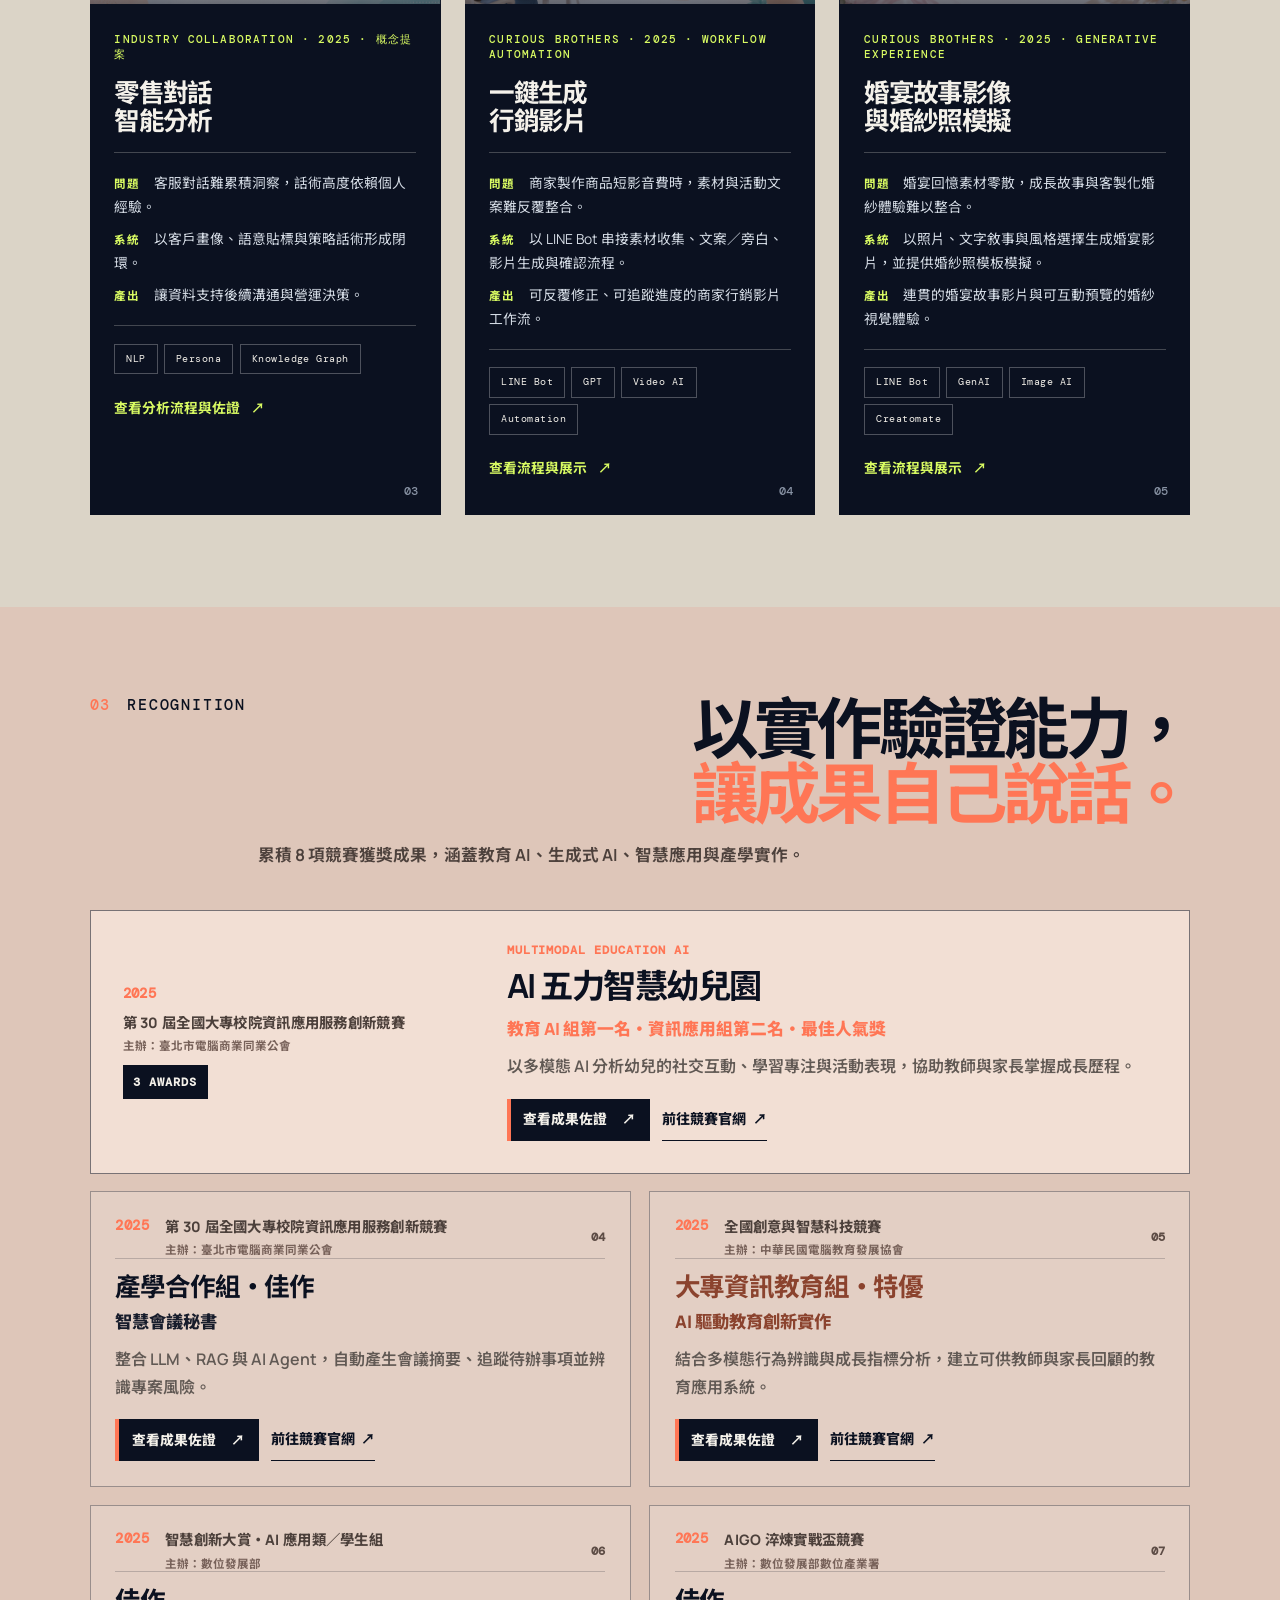
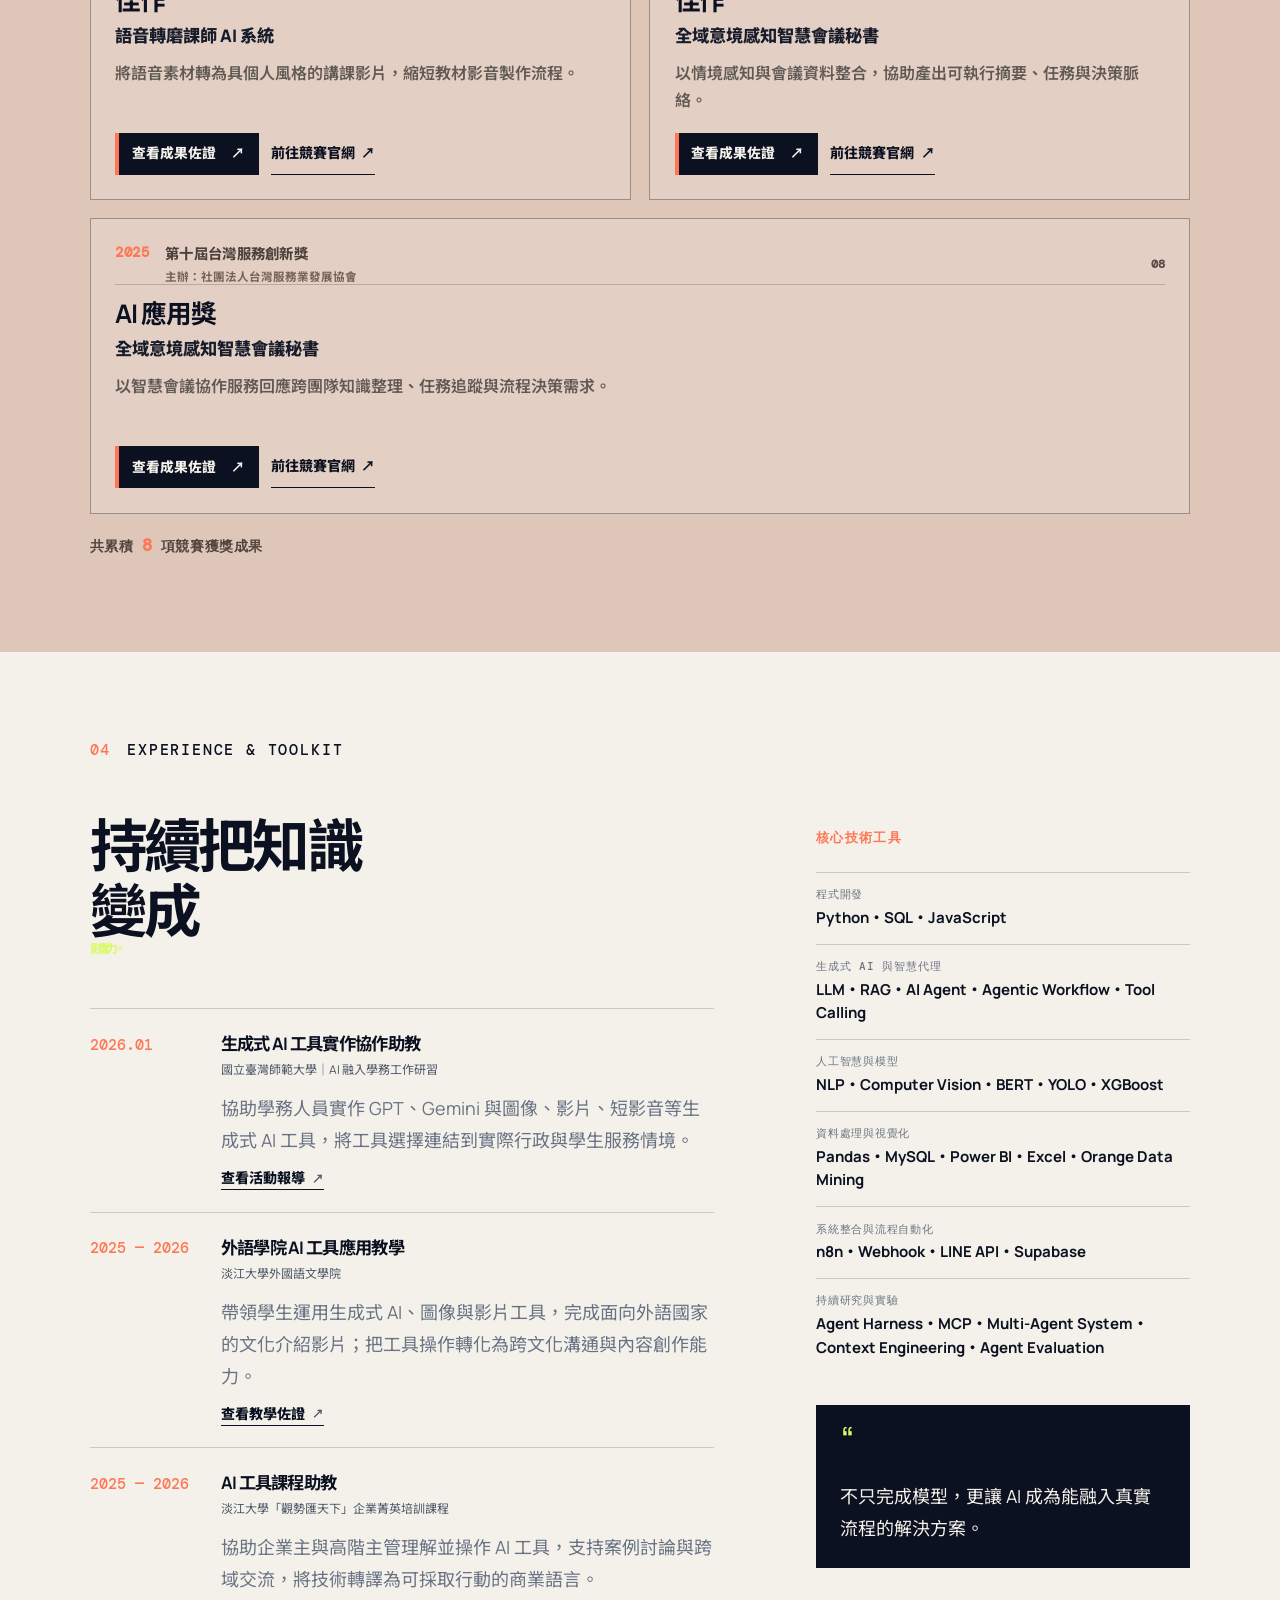
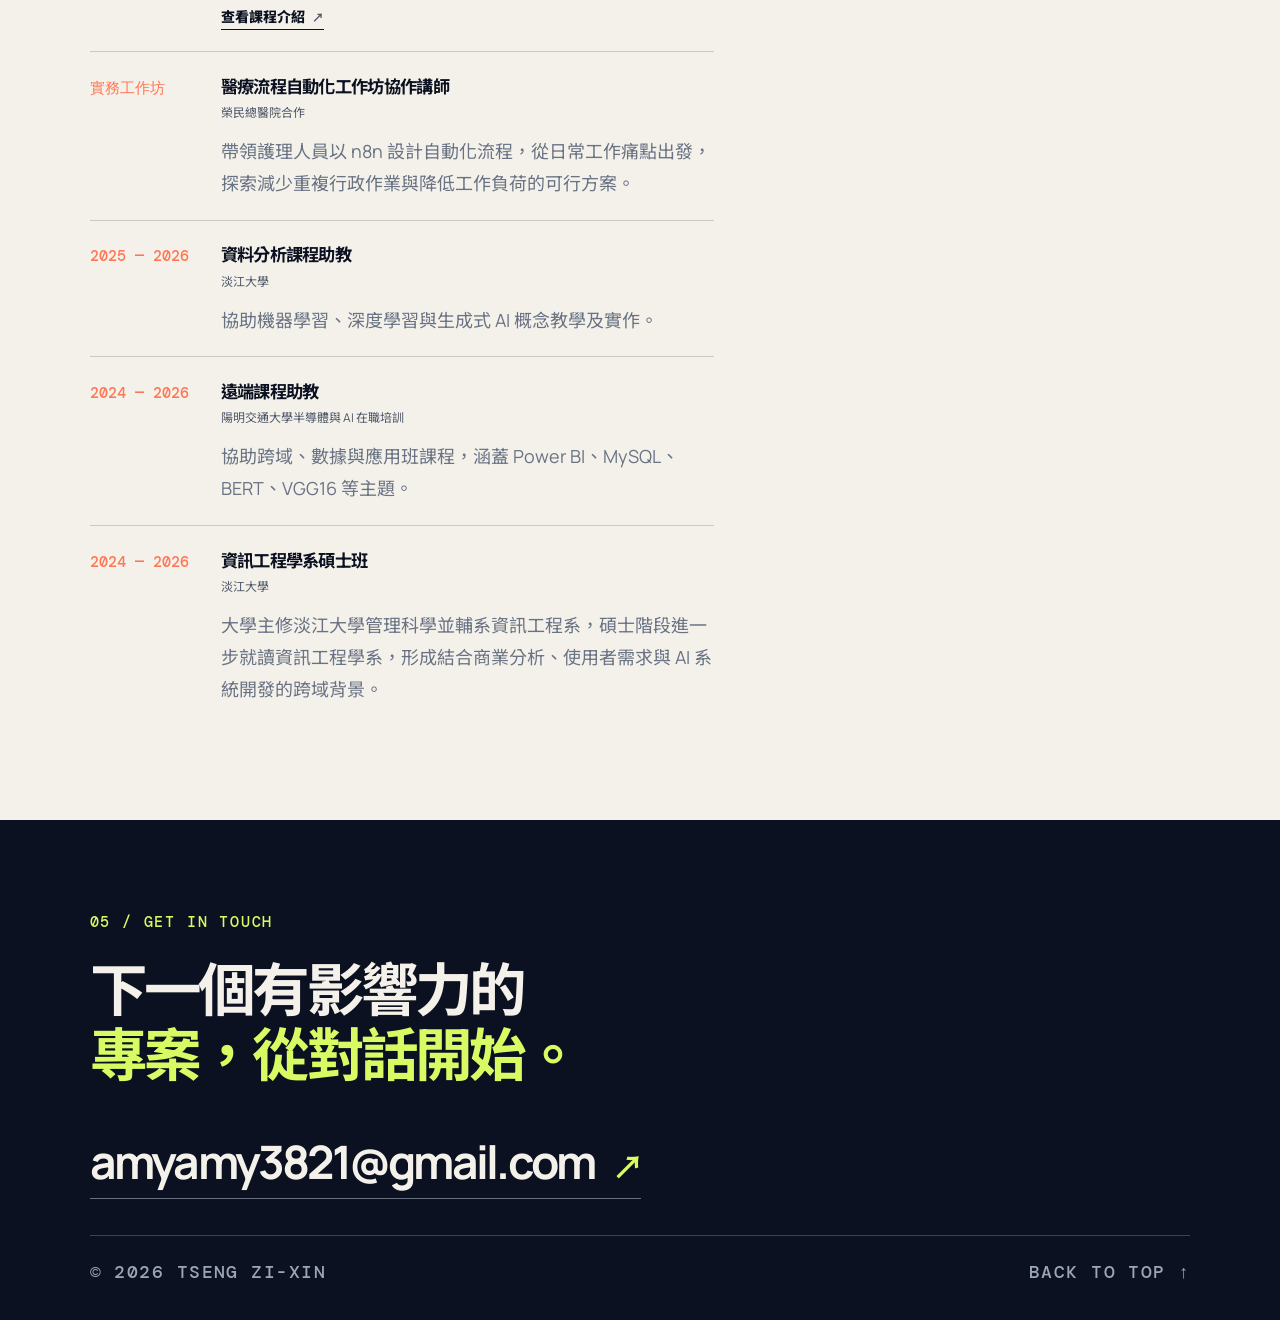
==== commit deab627c: "Refine award competition naming" ====
--- a/index.html
+++ b/index.html
@@ -10,7 +10,7 @@
     <link rel="preconnect" href="https://fonts.gstatic.com" crossorigin />
     <link href="https://fonts.googleapis.com/css2?family=DM+Mono:wght@400;500&family=Manrope:wght@400;500;600;700;800&family=Noto+Sans+TC:wght@400;500;600;700;800&display=swap" rel="stylesheet" />
     <link rel="stylesheet" href="styles.css" />
-    <link rel="stylesheet" href="overrides.css?v=awards-organizers-20260814" />
+    <link rel="stylesheet" href="overrides.css?v=award-titles-20260814" />
   </head>
   <body>
     <a class="skip-link" href="#main">跳至主要內容</a>
@@ -114,14 +114,14 @@
         </div>
         <div class="awards awards-showcase reveal">
           <article class="award-featured">
-            <div class="award-featured-meta"><p class="award-year">2025</p><p class="award-org">全國第 30 屆大專校院資訊應用服務創新競賽<span class="award-organizer">主辦：臺北市電腦商業同業公會</span></p><span class="award-total">3 AWARDS</span></div>
+            <div class="award-featured-meta"><p class="award-year">2025</p><p class="award-org">第 30 屆全國大專校院資訊應用服務創新競賽<span class="award-organizer">主辦：臺北市電腦商業同業公會</span></p><span class="award-total">3 AWARDS</span></div>
             <div class="award-copy"><p class="award-kicker">MULTIMODAL EDUCATION AI</p><h3>AI 五力智慧幼兒園</h3><p class="award-result">教育 AI 組第一名・資訊應用組第二名・最佳人氣獎</p><p class="award-impact">以多模態 AI 分析幼兒的社交互動、學習專注與活動表現，協助教師與家長掌握成長歷程。</p><div class="award-actions"><button class="award-button" data-award="kindergarten-collection">查看成果佐證 <span>↗</span></button><a class="award-official" href="https://innoserve.tca.org.tw/" target="_blank" rel="noopener noreferrer">前往競賽官網 <span>↗</span></a></div></div>
           </article>
-          <article class="award-card"><div class="award-card-meta"><p class="award-year">2025</p><p class="award-org">全國第 30 屆大專校院資訊應用服務創新競賽<span class="award-organizer">主辦：臺北市電腦商業同業公會</span></p><span class="award-mark">04</span></div><div class="award-copy"><h3>產學合作組・佳作</h3><p class="award-project">智慧會議秘書</p><p class="award-impact">整合 LLM、RAG 與 AI Agent，自動產生會議摘要、追蹤待辦事項並辨識專案風險。</p><div class="award-actions"><button class="award-button" data-award="ict-excellent">查看成果佐證 <span>↗</span></button><a class="award-official" href="https://innoserve.tca.org.tw/" target="_blank" rel="noopener noreferrer">前往競賽官網 <span>↗</span></a></div></div></article>
+          <article class="award-card"><div class="award-card-meta"><p class="award-year">2025</p><p class="award-org">第 30 屆全國大專校院資訊應用服務創新競賽<span class="award-organizer">主辦：臺北市電腦商業同業公會</span></p><span class="award-mark">04</span></div><div class="award-copy"><h3>產學合作組・佳作</h3><p class="award-project">智慧會議秘書</p><p class="award-impact">整合 LLM、RAG 與 AI Agent，自動產生會議摘要、追蹤待辦事項並辨識專案風險。</p><div class="award-actions"><button class="award-button" data-award="ict-excellent">查看成果佐證 <span>↗</span></button><a class="award-official" href="https://innoserve.tca.org.tw/" target="_blank" rel="noopener noreferrer">前往競賽官網 <span>↗</span></a></div></div></article>
           <article class="award-card award-priority"><div class="award-card-meta"><p class="award-year">2025</p><p class="award-org">全國創意與智慧科技競賽<span class="award-organizer">主辦：中華民國電腦教育發展協會</span></p><span class="award-mark">05</span></div><div class="award-copy"><h3>大專資訊教育組・特優</h3><p class="award-project">AI 驅動教育創新實作</p><p class="award-impact">結合多模態行為辨識與成長指標分析，建立可供教師與家長回顧的教育應用系統。</p><div class="award-actions"><button class="award-button" data-award="creative">查看成果佐證 <span>↗</span></button><a class="award-official" href="https://www.cacet.org/web/2026creation/index.html" target="_blank" rel="noopener noreferrer">前往競賽官網 <span>↗</span></a></div></div></article>
-          <article class="award-card"><div class="award-card-meta"><p class="award-year">2025</p><p class="award-org">全國智慧創新大賞・AI 應用類／學生組<span class="award-organizer">主辦：數位發展部</span></p><span class="award-mark">06</span></div><div class="award-copy"><h3>佳作</h3><p class="award-project">語音轉磨課師 AI 系統</p><p class="award-impact">將語音素材轉為具個人風格的講課影片，縮短教材影音製作流程。</p><div class="award-actions"><button class="award-button" data-award="innovation">查看成果佐證 <span>↗</span></button><a class="award-official" href="https://bestaiawards.tca.org.tw/" target="_blank" rel="noopener noreferrer">前往競賽官網 <span>↗</span></a></div></div></article>
-          <article class="award-card"><div class="award-card-meta"><p class="award-year">2025</p><p class="award-org">全國 AIGO 淬煉實戰盃競賽<span class="award-organizer">主辦：數位發展部數位產業署</span></p><span class="award-mark">07</span></div><div class="award-copy"><h3>佳作</h3><p class="award-project">全域意境感知智慧會議秘書</p><p class="award-impact">以情境感知與會議資料整合，協助產出可執行摘要、任務與決策脈絡。</p><div class="award-actions"><button class="award-button" data-award="aigo">查看成果佐證 <span>↗</span></button><a class="award-official" href="https://bhuntr.com/tw/competitions/eulx91trew5rdsmw50" target="_blank" rel="noopener noreferrer">前往競賽官網 <span>↗</span></a></div></div></article>
-          <article class="award-card award-service"><div class="award-card-meta"><p class="award-year">2025</p><p class="award-org">全國第十屆台灣服務創新獎<span class="award-organizer">主辦：社團法人台灣服務業發展協會</span></p><span class="award-mark">08</span></div><div class="award-copy"><h3>AI 應用獎</h3><p class="award-project">全域意境感知智慧會議秘書</p><p class="award-impact">以智慧會議協作服務回應跨團隊知識整理、任務追蹤與流程決策需求。</p><div class="award-actions"><button class="award-button" data-award="service-innovation">查看成果佐證 <span>↗</span></button><a class="award-official" href="https://www.asit.org.tw/2025/10/31/12561/" target="_blank" rel="noopener noreferrer">前往競賽官網 <span>↗</span></a></div></div></article>
+          <article class="award-card"><div class="award-card-meta"><p class="award-year">2025</p><p class="award-org">智慧創新大賞・AI 應用類／學生組<span class="award-organizer">主辦：數位發展部</span></p><span class="award-mark">06</span></div><div class="award-copy"><h3>佳作</h3><p class="award-project">語音轉磨課師 AI 系統</p><p class="award-impact">將語音素材轉為具個人風格的講課影片，縮短教材影音製作流程。</p><div class="award-actions"><button class="award-button" data-award="innovation">查看成果佐證 <span>↗</span></button><a class="award-official" href="https://bestaiawards.tca.org.tw/" target="_blank" rel="noopener noreferrer">前往競賽官網 <span>↗</span></a></div></div></article>
+          <article class="award-card"><div class="award-card-meta"><p class="award-year">2025</p><p class="award-org">AIGO 淬煉實戰盃競賽<span class="award-organizer">主辦：數位發展部數位產業署</span></p><span class="award-mark">07</span></div><div class="award-copy"><h3>佳作</h3><p class="award-project">全域意境感知智慧會議秘書</p><p class="award-impact">以情境感知與會議資料整合，協助產出可執行摘要、任務與決策脈絡。</p><div class="award-actions"><button class="award-button" data-award="aigo">查看成果佐證 <span>↗</span></button><a class="award-official" href="https://bhuntr.com/tw/competitions/eulx91trew5rdsmw50" target="_blank" rel="noopener noreferrer">前往競賽官網 <span>↗</span></a></div></div></article>
+          <article class="award-card award-service"><div class="award-card-meta"><p class="award-year">2025</p><p class="award-org">第十屆台灣服務創新獎<span class="award-organizer">主辦：社團法人台灣服務業發展協會</span></p><span class="award-mark">08</span></div><div class="award-copy"><h3>AI 應用獎</h3><p class="award-project">全域意境感知智慧會議秘書</p><p class="award-impact">以智慧會議協作服務回應跨團隊知識整理、任務追蹤與流程決策需求。</p><div class="award-actions"><button class="award-button" data-award="service-innovation">查看成果佐證 <span>↗</span></button><a class="award-official" href="https://www.asit.org.tw/2025/10/31/12561/" target="_blank" rel="noopener noreferrer">前往競賽官網 <span>↗</span></a></div></div></article>
         </div>
         <p class="recognition-total reveal">共累積 <strong>8</strong> 項競賽獲獎成果</p>
       </section>
--- a/overrides.css
+++ b/overrides.css
@@ -1116,3 +1116,8 @@
   font: 700 .72rem/1.35 var(--display);
   letter-spacing: 0;
 }
+
+@media (min-width: 801px) {
+  .awards.awards-showcase .award-featured { grid-template-columns: minmax(22rem, .52fr) minmax(0, 1fr); }
+  .awards.awards-showcase .award-org { white-space: nowrap; }
+}
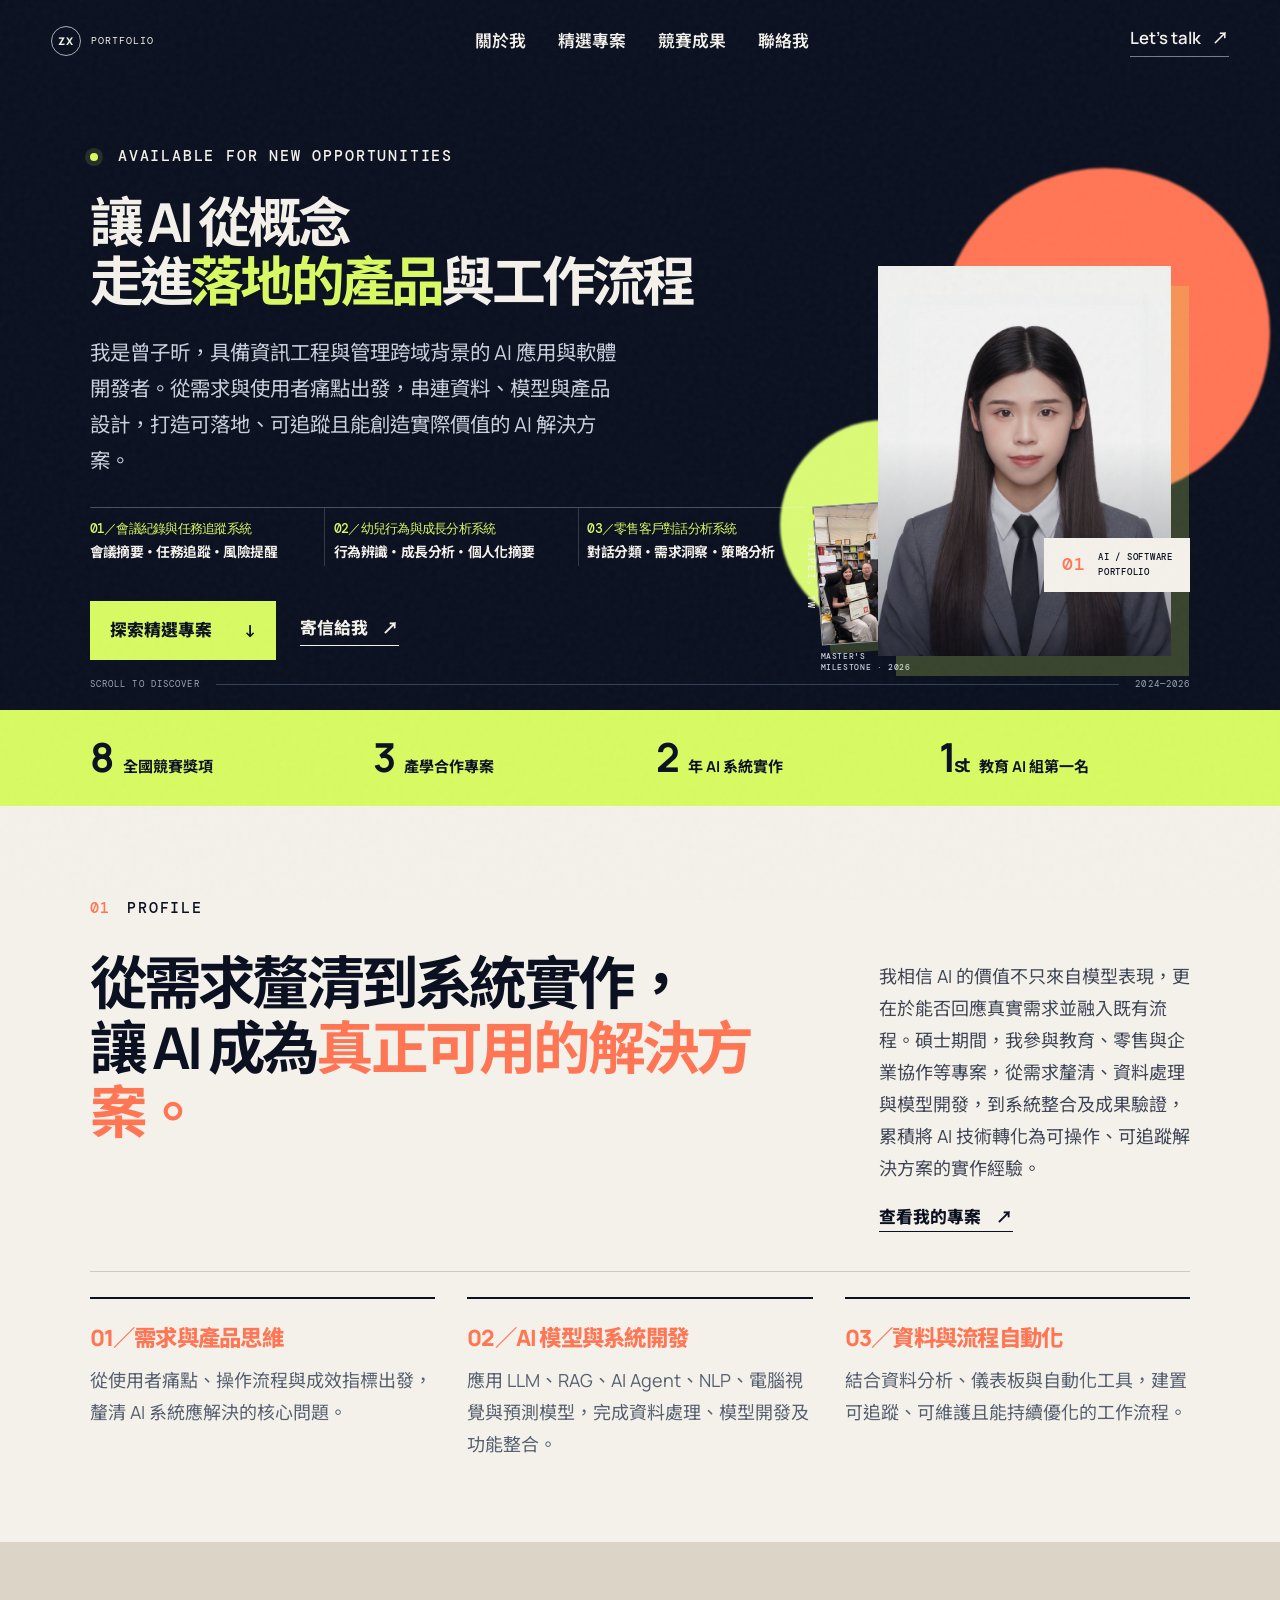
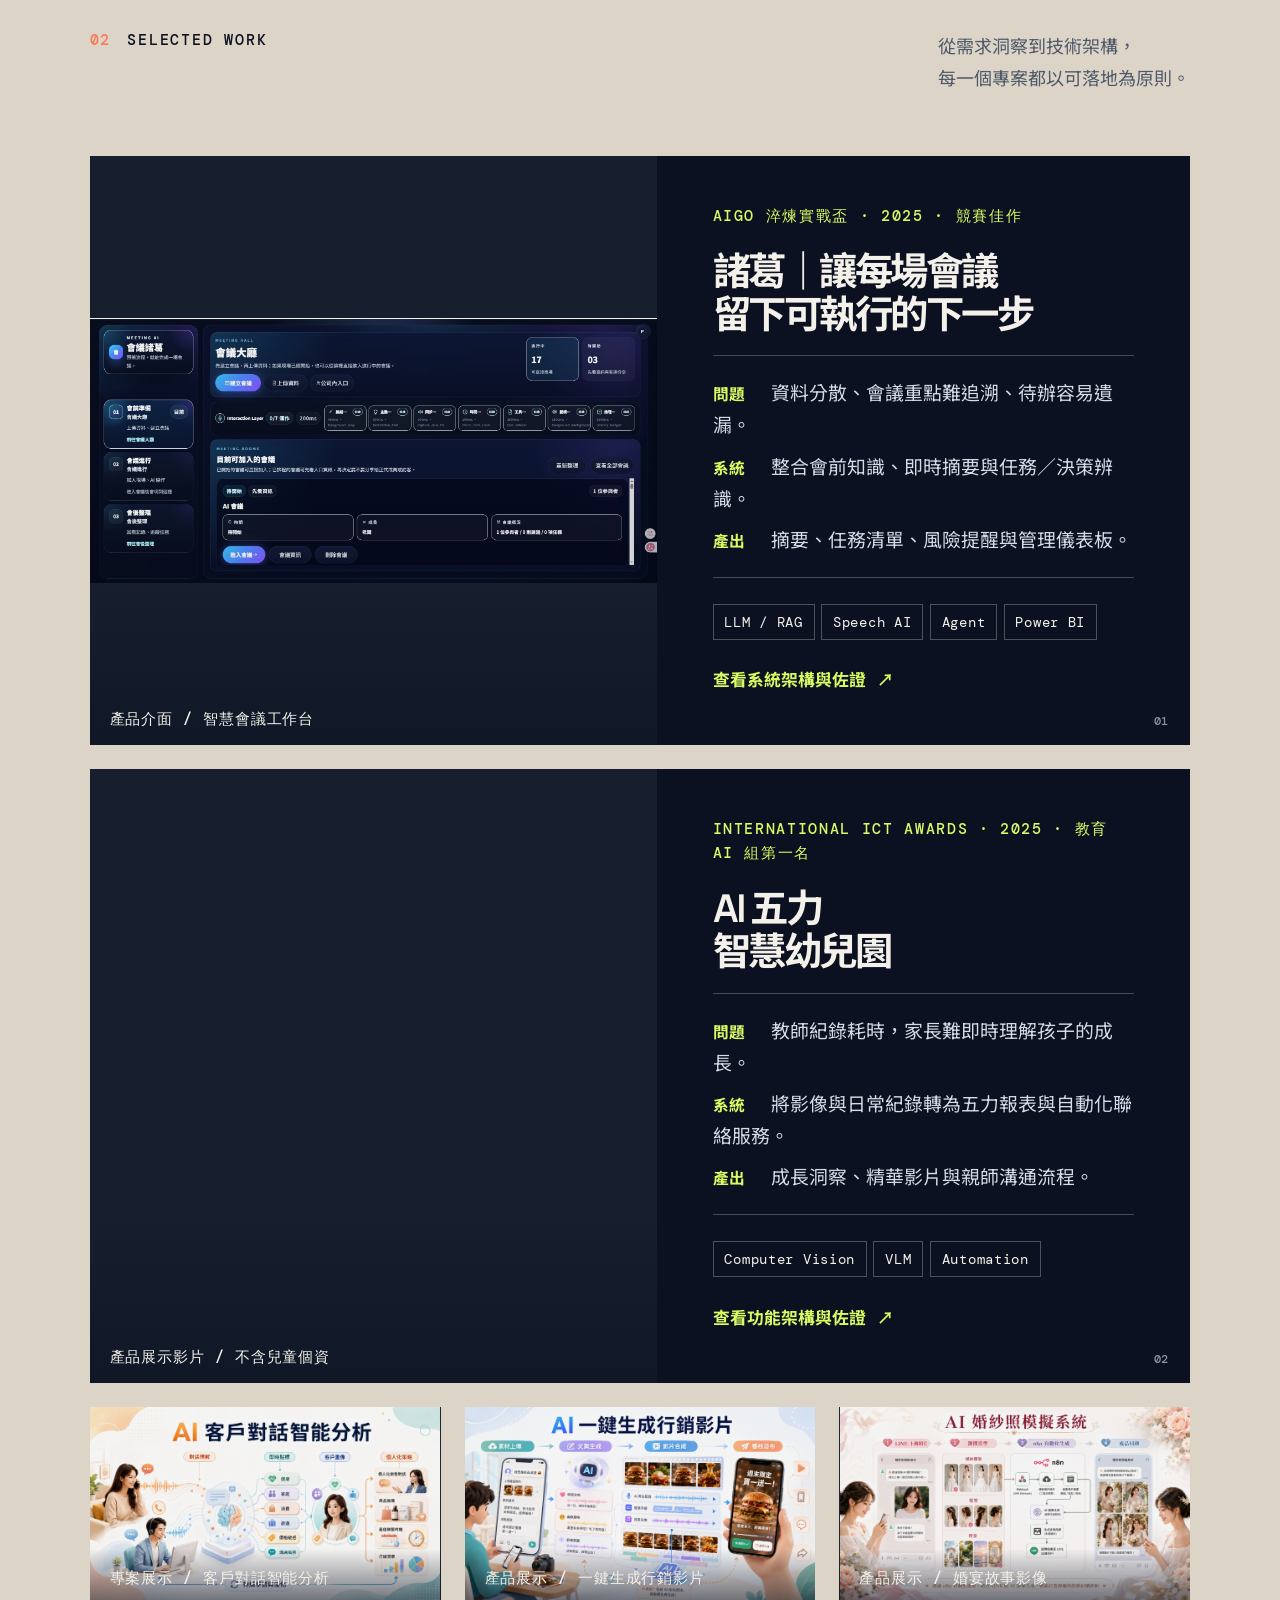
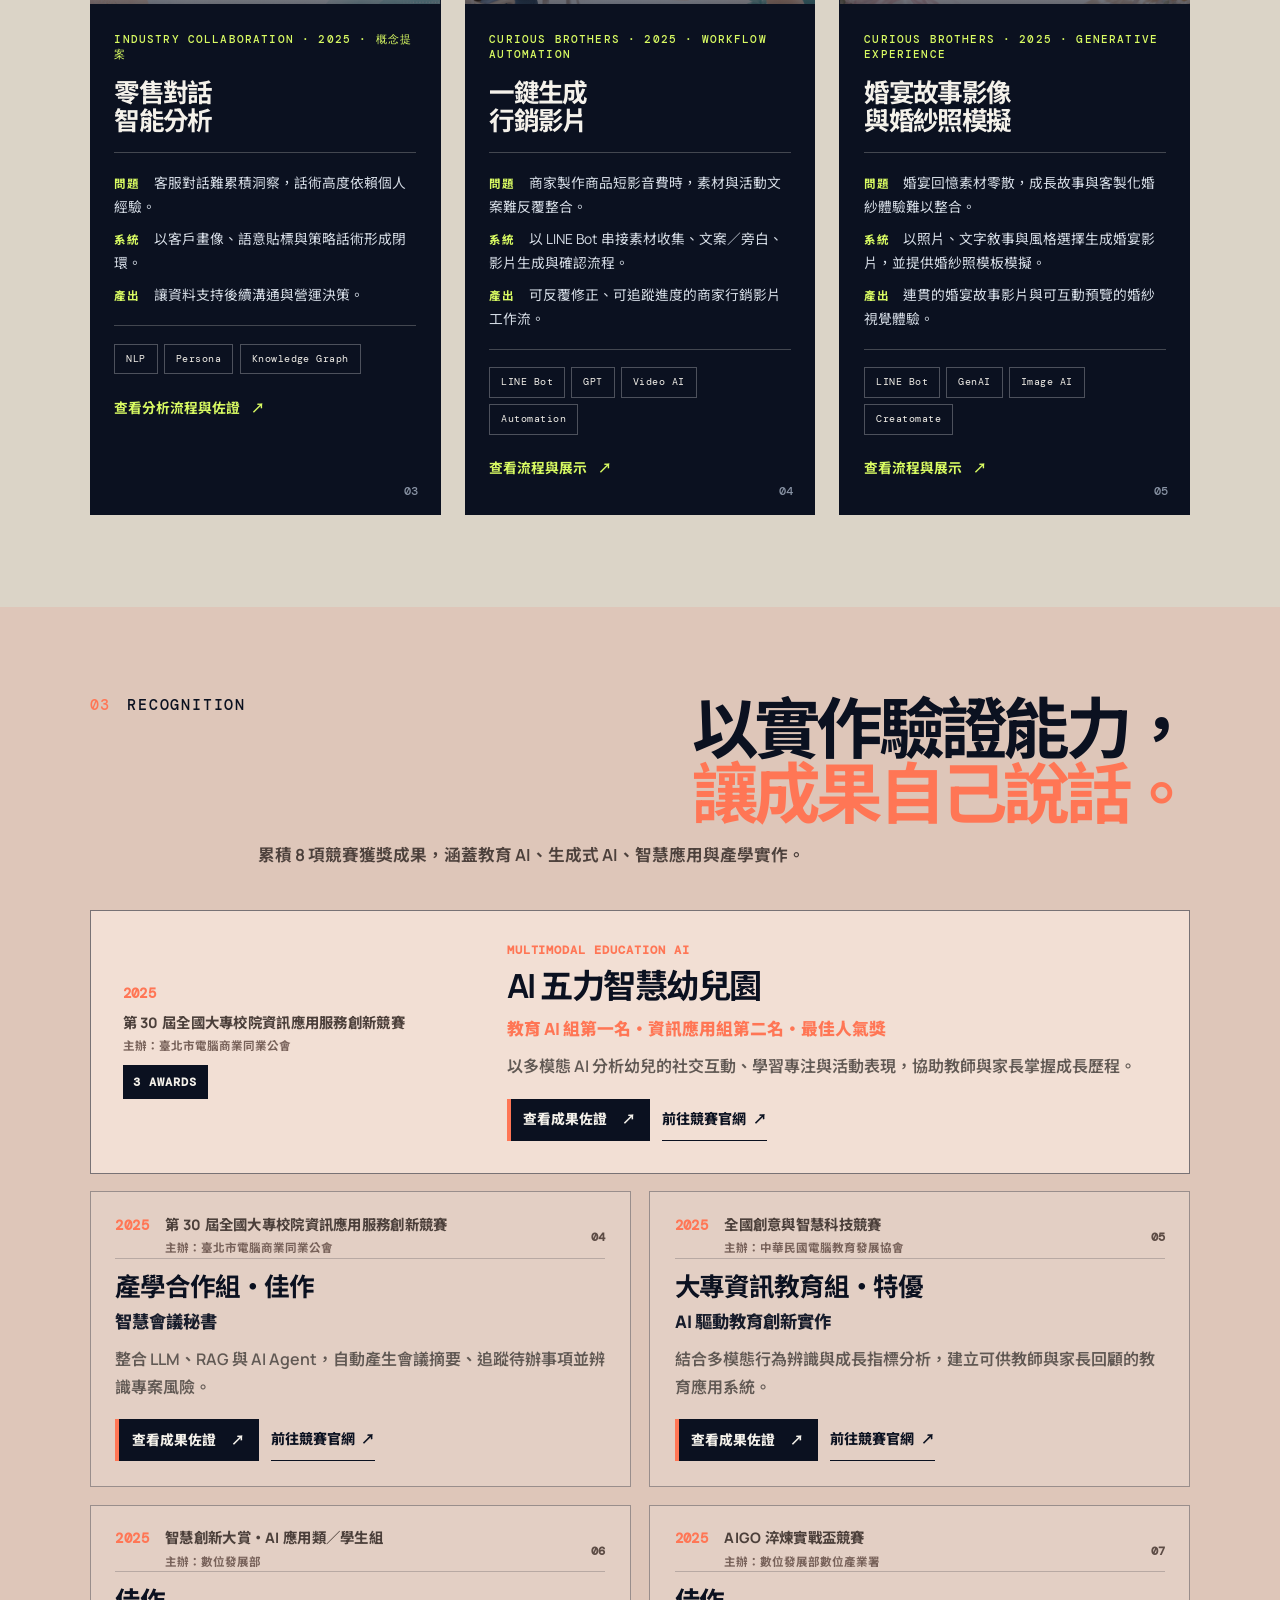
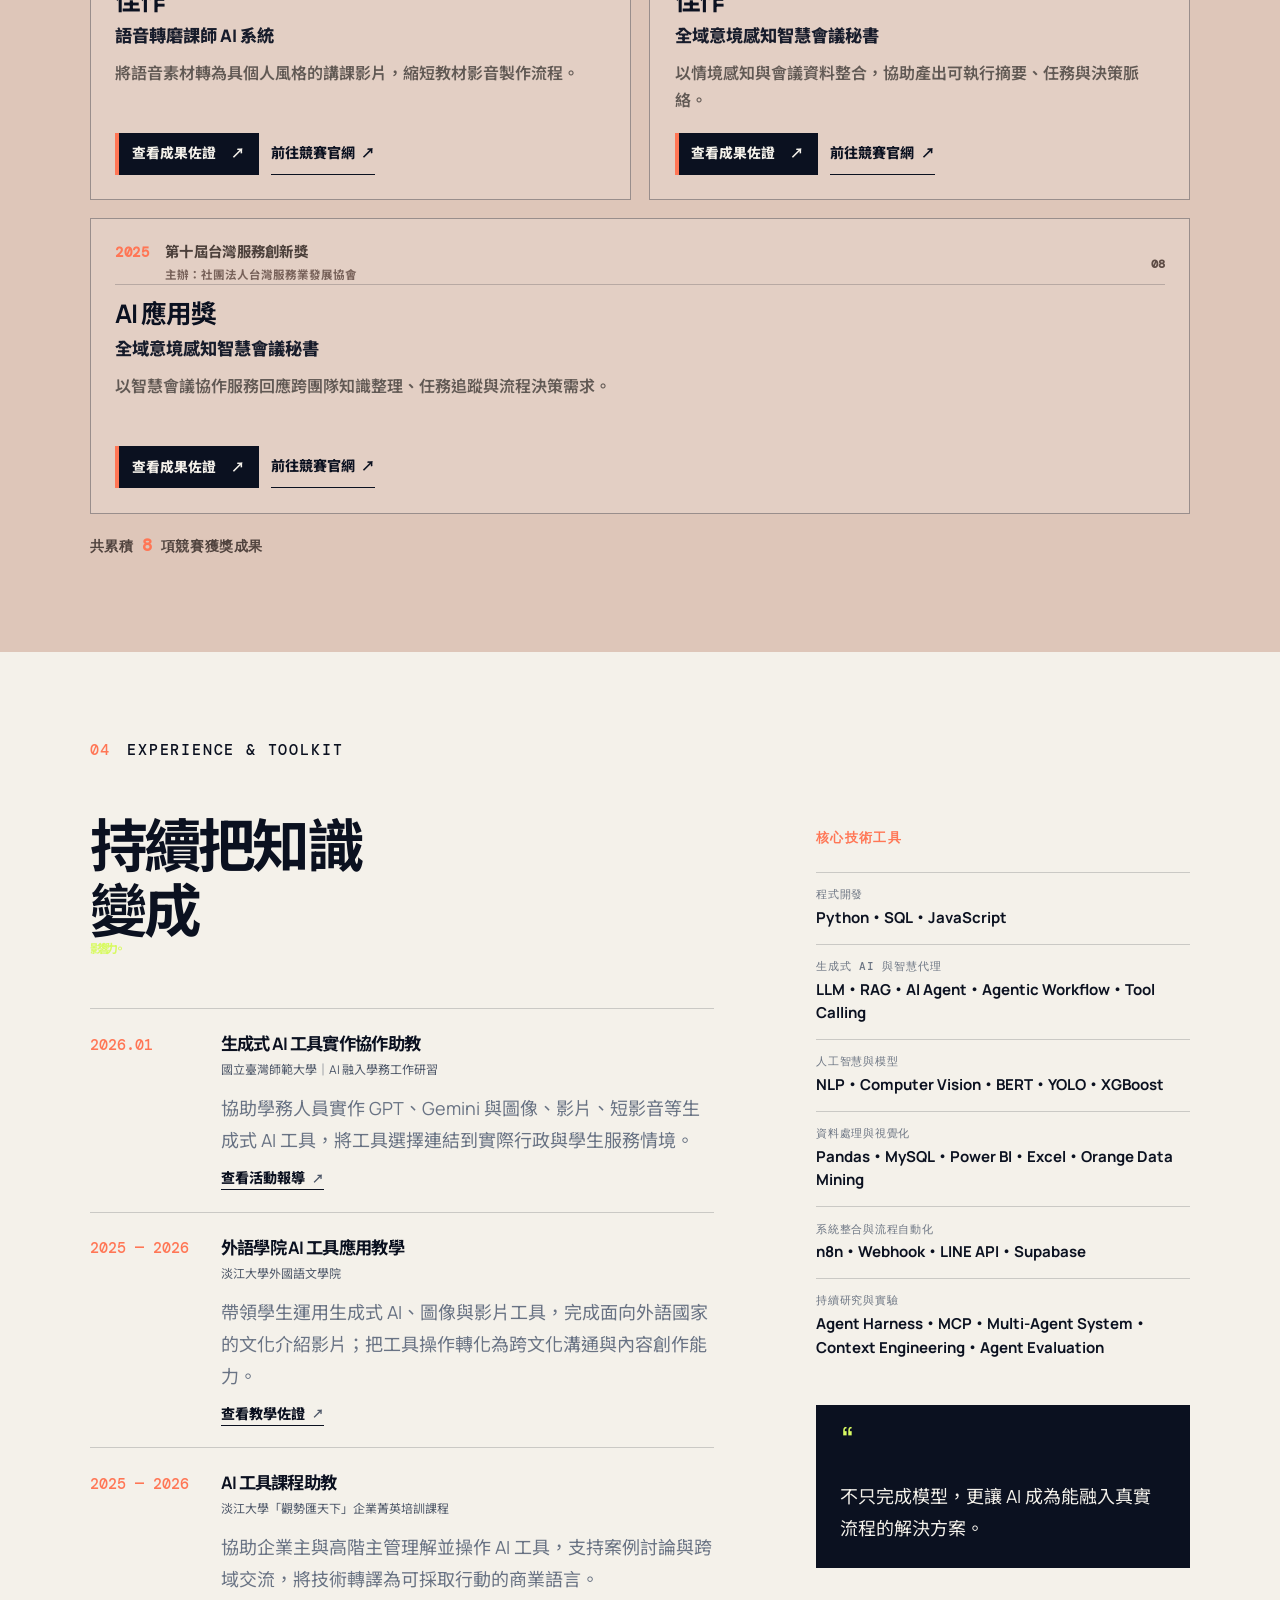
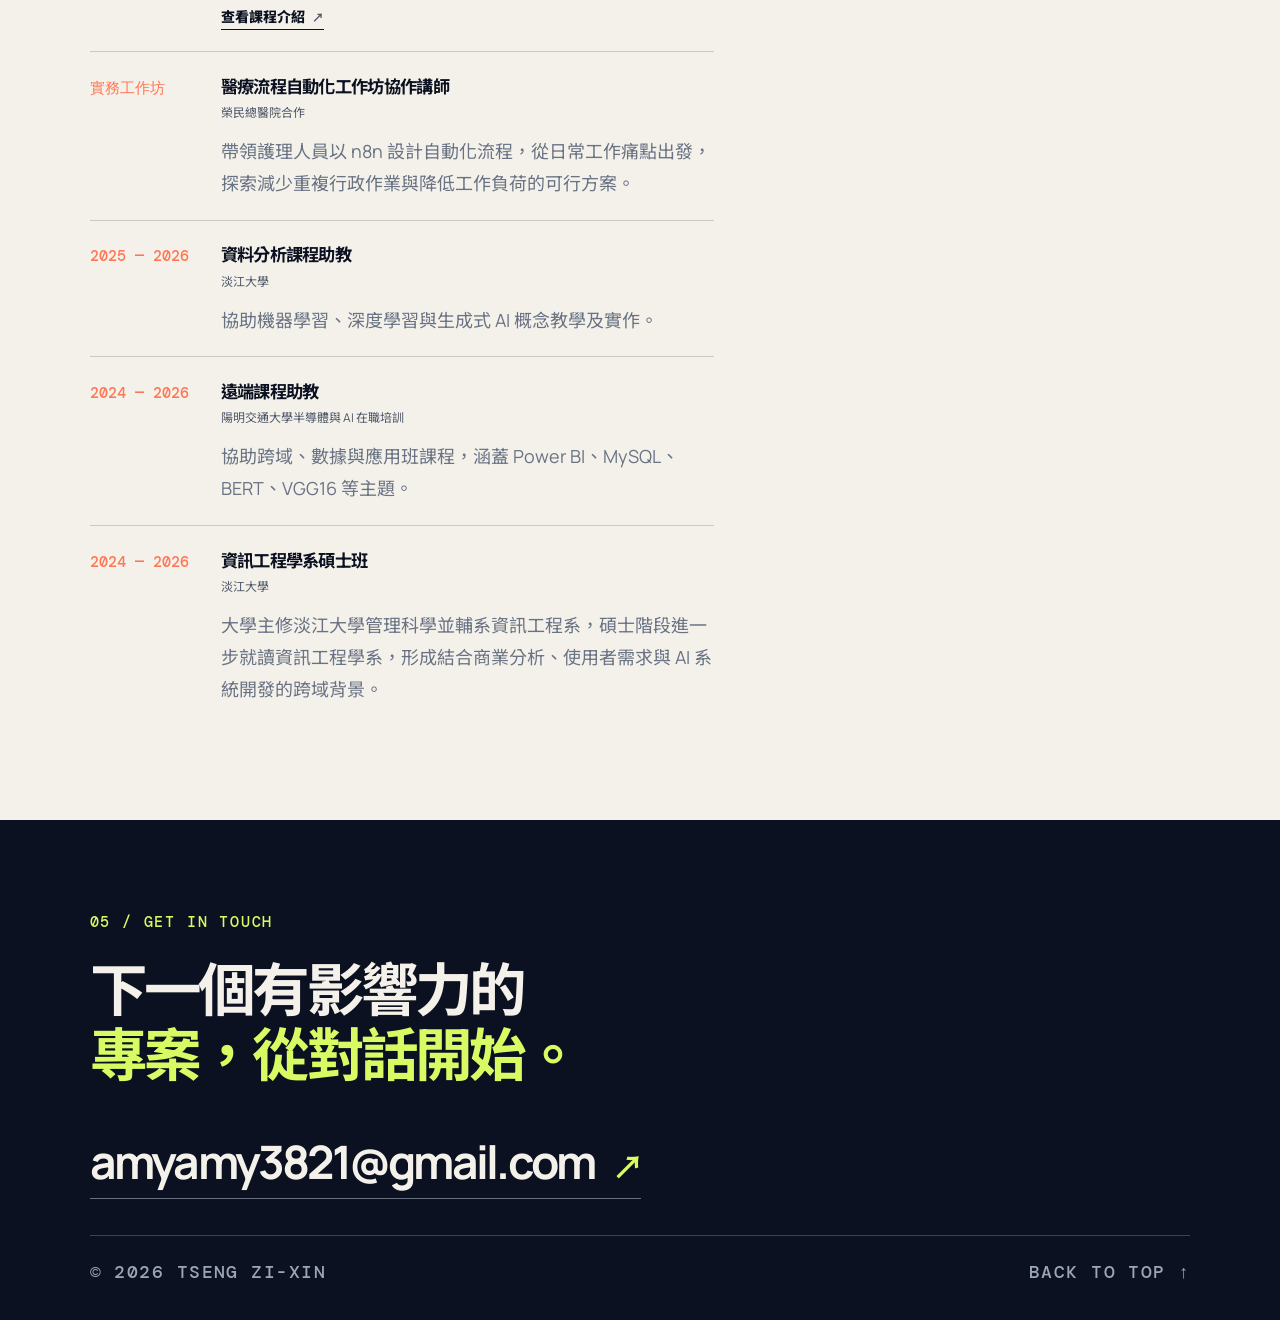
==== commit cf843aab: "Align award event metadata" ====
--- a/index.html
+++ b/index.html
@@ -10,7 +10,7 @@
     <link rel="preconnect" href="https://fonts.gstatic.com" crossorigin />
     <link href="https://fonts.googleapis.com/css2?family=DM+Mono:wght@400;500&family=Manrope:wght@400;500;600;700;800&family=Noto+Sans+TC:wght@400;500;600;700;800&display=swap" rel="stylesheet" />
     <link rel="stylesheet" href="styles.css" />
-    <link rel="stylesheet" href="overrides.css?v=award-titles-20260814" />
+    <link rel="stylesheet" href="overrides.css?v=award-alignment-20260814" />
   </head>
   <body>
     <a class="skip-link" href="#main">跳至主要內容</a>
@@ -118,7 +118,7 @@
             <div class="award-copy"><p class="award-kicker">MULTIMODAL EDUCATION AI</p><h3>AI 五力智慧幼兒園</h3><p class="award-result">教育 AI 組第一名・資訊應用組第二名・最佳人氣獎</p><p class="award-impact">以多模態 AI 分析幼兒的社交互動、學習專注與活動表現，協助教師與家長掌握成長歷程。</p><div class="award-actions"><button class="award-button" data-award="kindergarten-collection">查看成果佐證 <span>↗</span></button><a class="award-official" href="https://innoserve.tca.org.tw/" target="_blank" rel="noopener noreferrer">前往競賽官網 <span>↗</span></a></div></div>
           </article>
           <article class="award-card"><div class="award-card-meta"><p class="award-year">2025</p><p class="award-org">第 30 屆全國大專校院資訊應用服務創新競賽<span class="award-organizer">主辦：臺北市電腦商業同業公會</span></p><span class="award-mark">04</span></div><div class="award-copy"><h3>產學合作組・佳作</h3><p class="award-project">智慧會議秘書</p><p class="award-impact">整合 LLM、RAG 與 AI Agent，自動產生會議摘要、追蹤待辦事項並辨識專案風險。</p><div class="award-actions"><button class="award-button" data-award="ict-excellent">查看成果佐證 <span>↗</span></button><a class="award-official" href="https://innoserve.tca.org.tw/" target="_blank" rel="noopener noreferrer">前往競賽官網 <span>↗</span></a></div></div></article>
-          <article class="award-card award-priority"><div class="award-card-meta"><p class="award-year">2025</p><p class="award-org">全國創意與智慧科技競賽<span class="award-organizer">主辦：中華民國電腦教育發展協會</span></p><span class="award-mark">05</span></div><div class="award-copy"><h3>大專資訊教育組・特優</h3><p class="award-project">AI 驅動教育創新實作</p><p class="award-impact">結合多模態行為辨識與成長指標分析，建立可供教師與家長回顧的教育應用系統。</p><div class="award-actions"><button class="award-button" data-award="creative">查看成果佐證 <span>↗</span></button><a class="award-official" href="https://www.cacet.org/web/2026creation/index.html" target="_blank" rel="noopener noreferrer">前往競賽官網 <span>↗</span></a></div></div></article>
+          <article class="award-card"><div class="award-card-meta"><p class="award-year">2025</p><p class="award-org">全國創意與智慧科技競賽<span class="award-organizer">主辦：中華民國電腦教育發展協會</span></p><span class="award-mark">05</span></div><div class="award-copy"><h3>大專資訊教育組・特優</h3><p class="award-project">AI 驅動教育創新實作</p><p class="award-impact">結合多模態行為辨識與成長指標分析，建立可供教師與家長回顧的教育應用系統。</p><div class="award-actions"><button class="award-button" data-award="creative">查看成果佐證 <span>↗</span></button><a class="award-official" href="https://www.cacet.org/web/2026creation/index.html" target="_blank" rel="noopener noreferrer">前往競賽官網 <span>↗</span></a></div></div></article>
           <article class="award-card"><div class="award-card-meta"><p class="award-year">2025</p><p class="award-org">智慧創新大賞・AI 應用類／學生組<span class="award-organizer">主辦：數位發展部</span></p><span class="award-mark">06</span></div><div class="award-copy"><h3>佳作</h3><p class="award-project">語音轉磨課師 AI 系統</p><p class="award-impact">將語音素材轉為具個人風格的講課影片，縮短教材影音製作流程。</p><div class="award-actions"><button class="award-button" data-award="innovation">查看成果佐證 <span>↗</span></button><a class="award-official" href="https://bestaiawards.tca.org.tw/" target="_blank" rel="noopener noreferrer">前往競賽官網 <span>↗</span></a></div></div></article>
           <article class="award-card"><div class="award-card-meta"><p class="award-year">2025</p><p class="award-org">AIGO 淬煉實戰盃競賽<span class="award-organizer">主辦：數位發展部數位產業署</span></p><span class="award-mark">07</span></div><div class="award-copy"><h3>佳作</h3><p class="award-project">全域意境感知智慧會議秘書</p><p class="award-impact">以情境感知與會議資料整合，協助產出可執行摘要、任務與決策脈絡。</p><div class="award-actions"><button class="award-button" data-award="aigo">查看成果佐證 <span>↗</span></button><a class="award-official" href="https://bhuntr.com/tw/competitions/eulx91trew5rdsmw50" target="_blank" rel="noopener noreferrer">前往競賽官網 <span>↗</span></a></div></div></article>
           <article class="award-card award-service"><div class="award-card-meta"><p class="award-year">2025</p><p class="award-org">第十屆台灣服務創新獎<span class="award-organizer">主辦：社團法人台灣服務業發展協會</span></p><span class="award-mark">08</span></div><div class="award-copy"><h3>AI 應用獎</h3><p class="award-project">全域意境感知智慧會議秘書</p><p class="award-impact">以智慧會議協作服務回應跨團隊知識整理、任務追蹤與流程決策需求。</p><div class="award-actions"><button class="award-button" data-award="service-innovation">查看成果佐證 <span>↗</span></button><a class="award-official" href="https://www.asit.org.tw/2025/10/31/12561/" target="_blank" rel="noopener noreferrer">前往競賽官網 <span>↗</span></a></div></div></article>
--- a/overrides.css
+++ b/overrides.css
@@ -1120,4 +1120,5 @@
 @media (min-width: 801px) {
   .awards.awards-showcase .award-featured { grid-template-columns: minmax(22rem, .52fr) minmax(0, 1fr); }
   .awards.awards-showcase .award-org { white-space: nowrap; }
-}
+  .awards.awards-showcase .award-card-meta .award-org { transform: translateY(-.12rem); }
+}
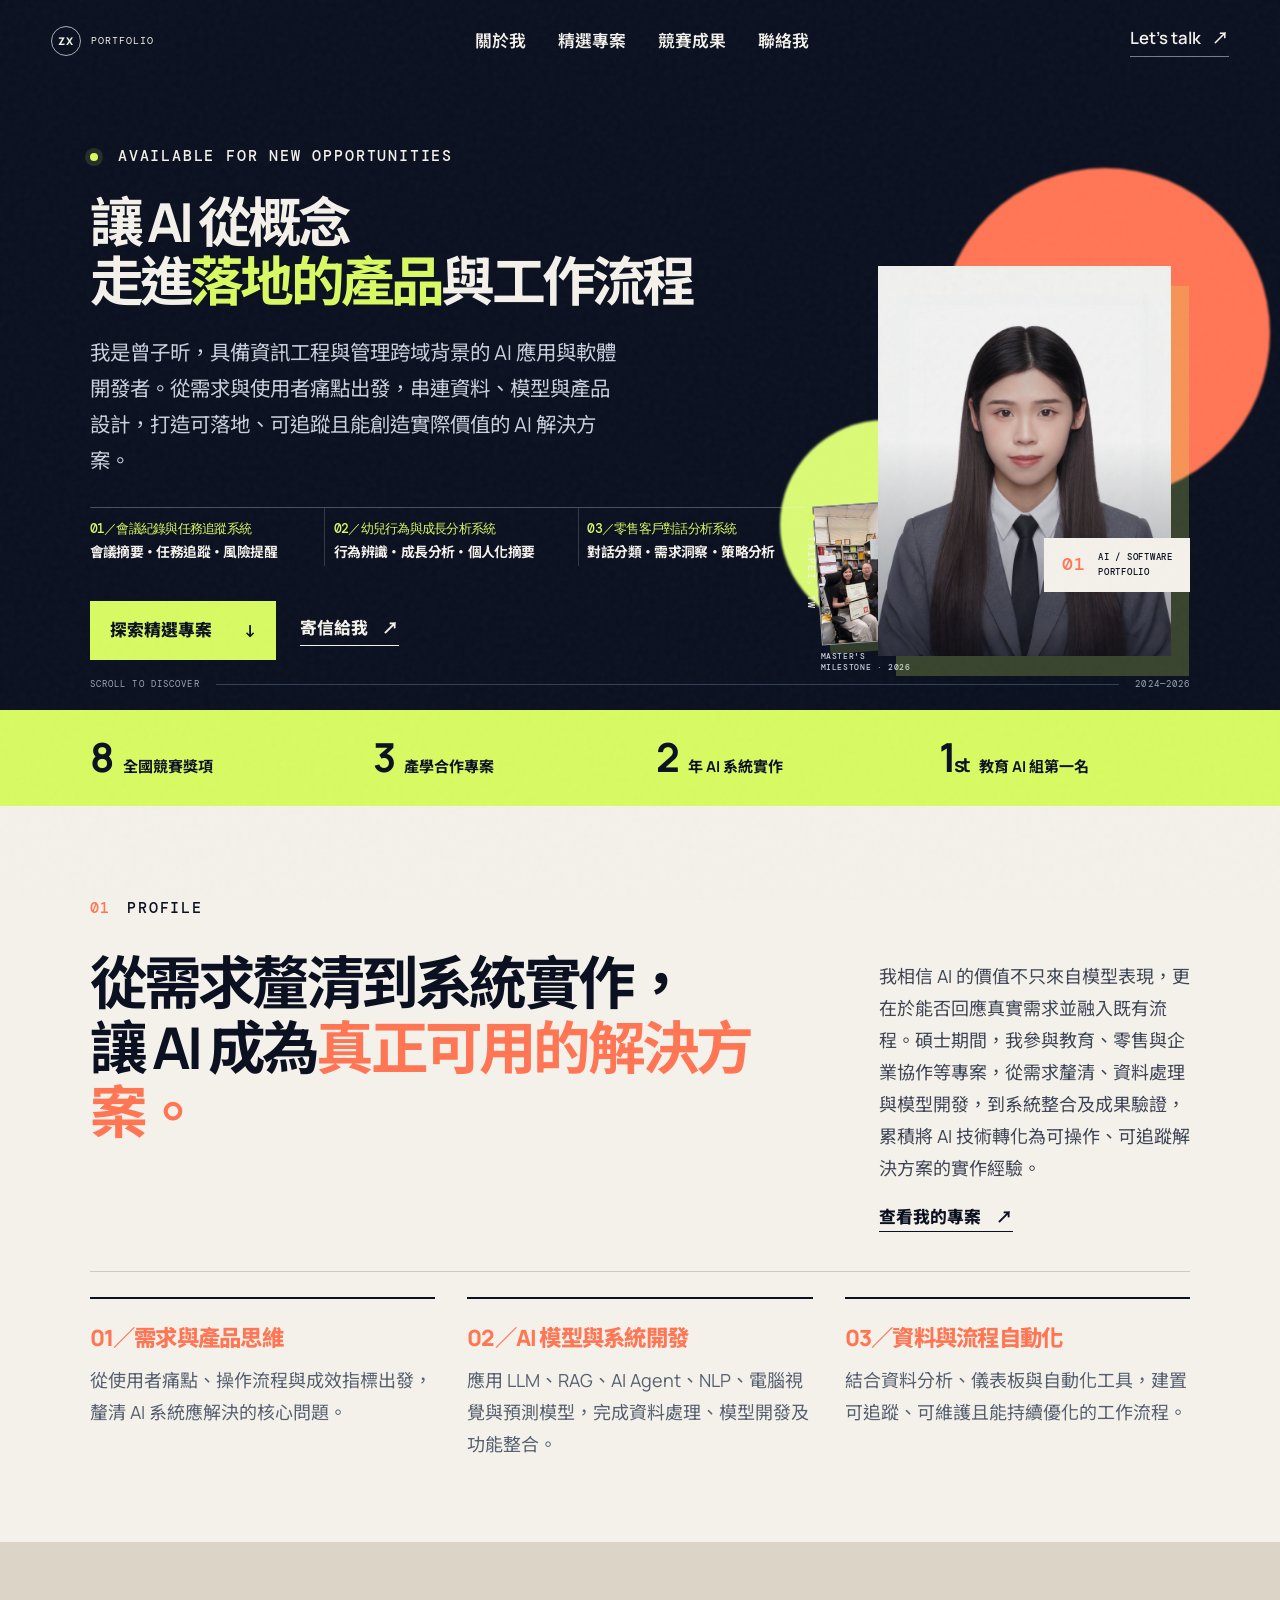
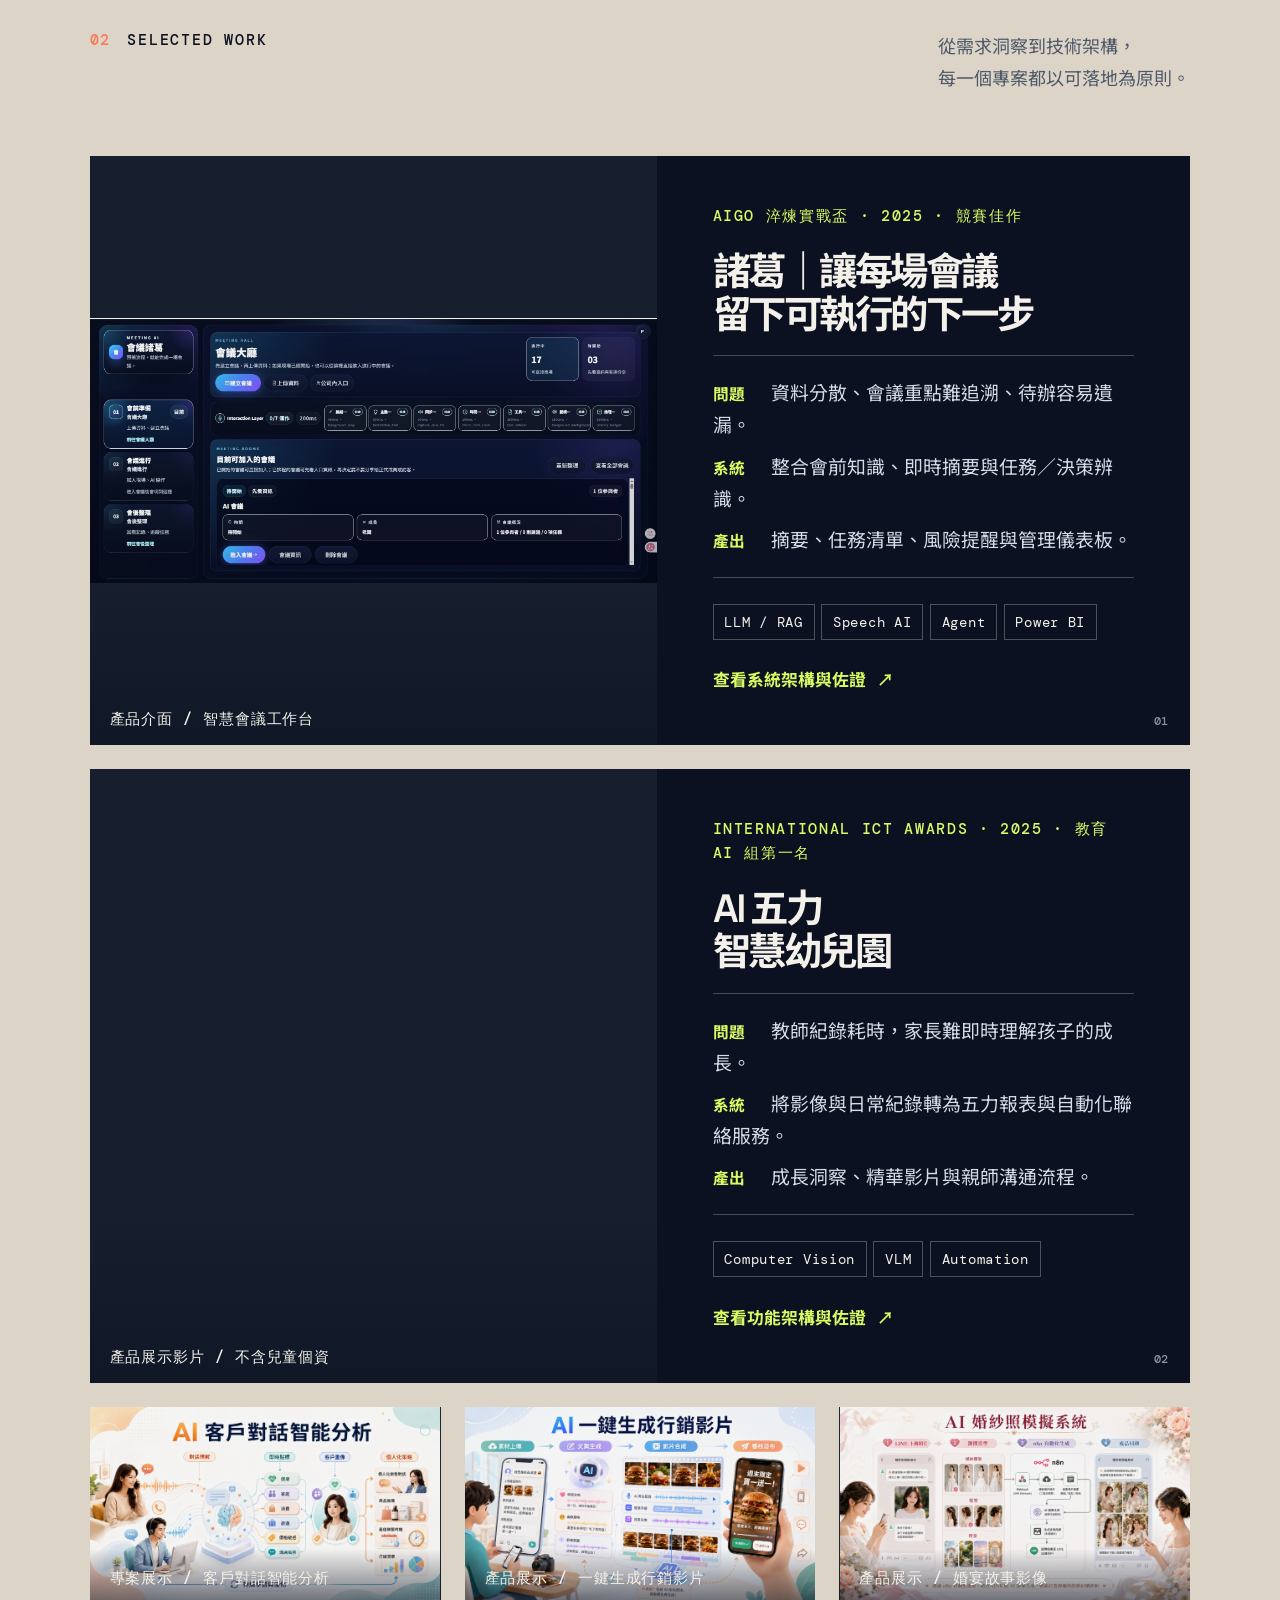
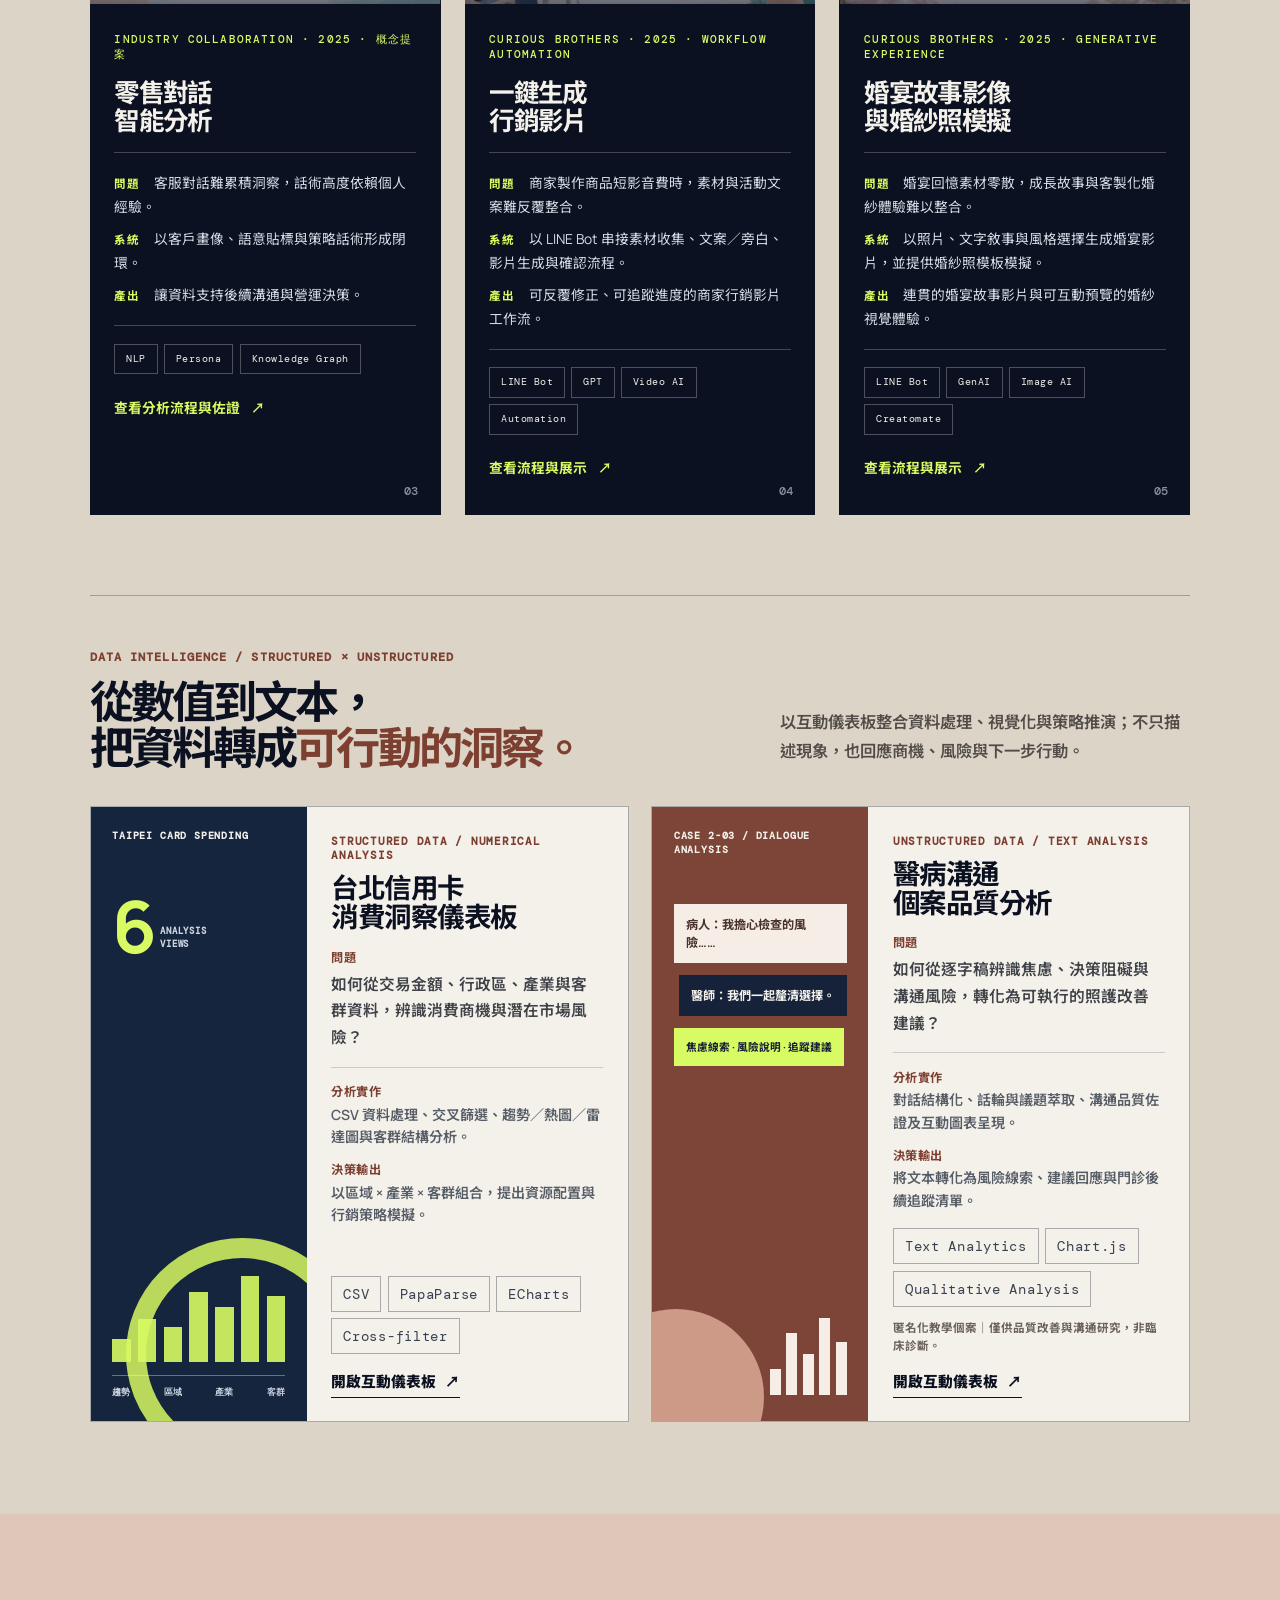
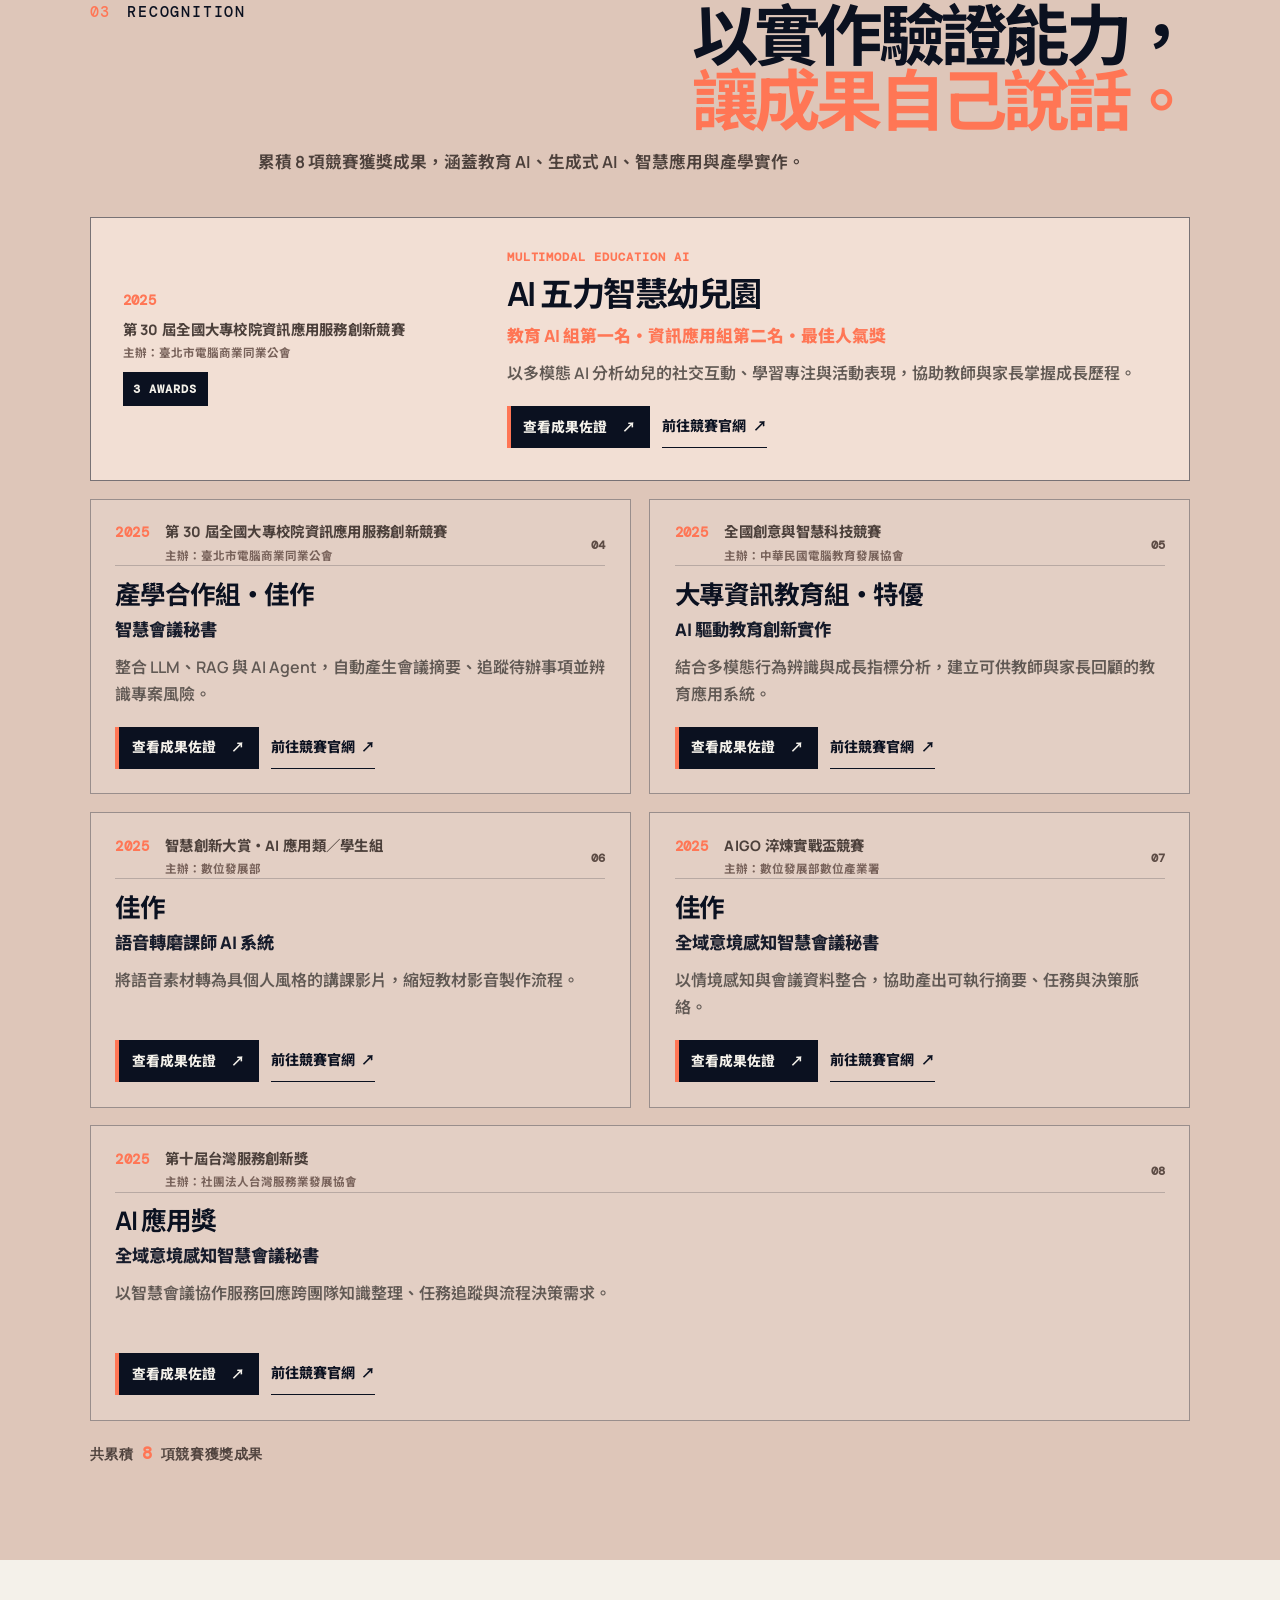
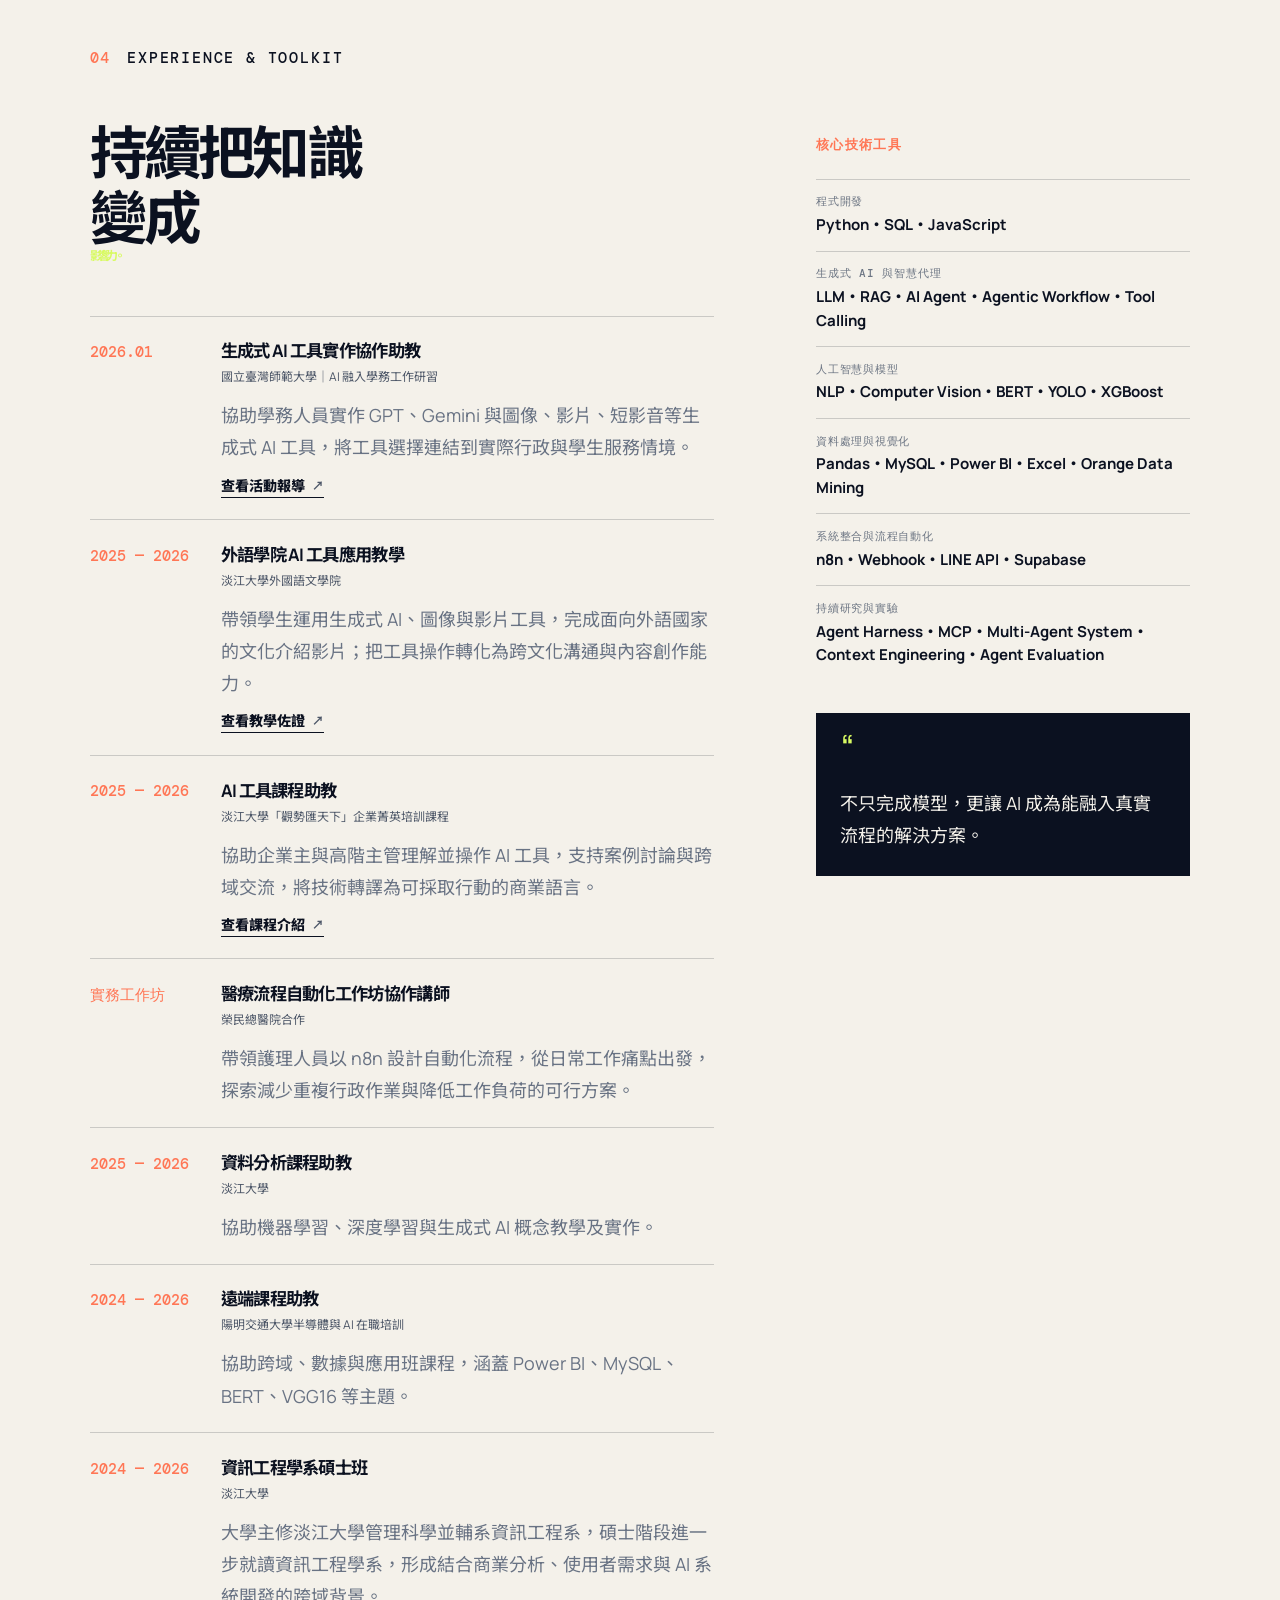
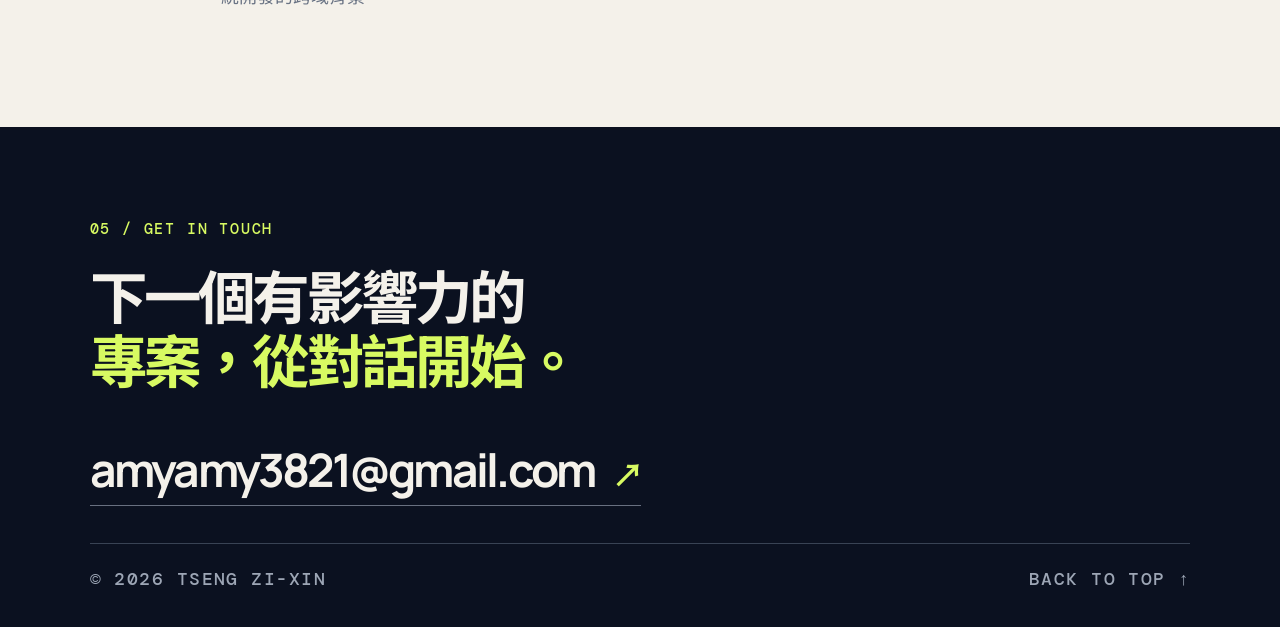
==== commit 9b67e759: "Add structured and text analytics case studies" ====
--- a/index.html
+++ b/index.html
@@ -10,7 +10,7 @@
     <link rel="preconnect" href="https://fonts.gstatic.com" crossorigin />
     <link href="https://fonts.googleapis.com/css2?family=DM+Mono:wght@400;500&family=Manrope:wght@400;500;600;700;800&family=Noto+Sans+TC:wght@400;500;600;700;800&display=swap" rel="stylesheet" />
     <link rel="stylesheet" href="styles.css" />
-    <link rel="stylesheet" href="overrides.css?v=award-alignment-20260814" />
+    <link rel="stylesheet" href="overrides.css?v=analytics-cases-20260814" />
   </head>
   <body>
     <a class="skip-link" href="#main">跳至主要內容</a>
@@ -105,6 +105,19 @@
           </article>
           </div>
         </div>
+        <section class="analytics-lab" aria-labelledby="analytics-title">
+          <div class="analytics-head reveal"><div><p class="analytics-kicker">DATA INTELLIGENCE / STRUCTURED × UNSTRUCTURED</p><h2 id="analytics-title">從數值到文本，<br />把資料轉成<span>可行動的洞察。</span></h2></div><p>以互動儀表板整合資料處理、視覺化與策略推演；不只描述現象，也回應商機、風險與下一步行動。</p></div>
+          <div class="analytics-grid">
+            <article class="analytics-card reveal">
+              <div class="analytics-preview credit-preview" aria-label="信用卡消費資料分析視覺預覽"><p>TAIPEI CARD SPENDING</p><div class="preview-metrics"><b>6</b><span>ANALYSIS<br />VIEWS</span></div><div class="chart-lines"><i></i><i></i><i></i><i></i><i></i><i></i><i></i></div><div class="preview-axis"><span>趨勢</span><span>區域</span><span>產業</span><span>客群</span></div></div>
+              <div class="analytics-copy"><p class="analytics-type">STRUCTURED DATA / NUMERICAL ANALYSIS</p><h3>台北信用卡<br />消費洞察儀表板</h3><p class="analytics-question"><b>問題</b>如何從交易金額、行政區、產業與客群資料，辨識消費商機與潛在市場風險？</p><div class="analytics-detail"><p><b>分析實作</b>CSV 資料處理、交叉篩選、趨勢／熱圖／雷達圖與客群結構分析。</p><p><b>決策輸出</b>以區域 × 產業 × 客群組合，提出資源配置與行銷策略模擬。</p></div><div class="tags analytics-tags"><span>CSV</span><span>PapaParse</span><span>ECharts</span><span>Cross-filter</span></div><a class="analytics-link" href="信用卡分析儀表板.html" target="_blank" rel="noopener noreferrer">開啟互動儀表板 <span>↗</span></a></div>
+            </article>
+            <article class="analytics-card reveal">
+              <div class="analytics-preview dialogue-preview" aria-label="醫病溝通文本分析視覺預覽"><p>CASE 2-03 / DIALOGUE ANALYSIS</p><div class="dialogue-stack"><span class="speaker patient">病人：我擔心檢查的風險……</span><span class="speaker clinician">醫師：我們一起釐清選擇。</span><span class="speaker insight">焦慮線索 · 風險說明 · 追蹤建議</span></div><div class="dialogue-bars"><i></i><i></i><i></i><i></i><i></i></div></div>
+              <div class="analytics-copy"><p class="analytics-type">UNSTRUCTURED DATA / TEXT ANALYSIS</p><h3>醫病溝通<br />個案品質分析</h3><p class="analytics-question"><b>問題</b>如何從逐字稿辨識焦慮、決策阻礙與溝通風險，轉化為可執行的照護改善建議？</p><div class="analytics-detail"><p><b>分析實作</b>對話結構化、話輪與議題萃取、溝通品質佐證及互動圖表呈現。</p><p><b>決策輸出</b>將文本轉化為風險線索、建議回應與門診後續追蹤清單。</p></div><div class="tags analytics-tags"><span>Text Analytics</span><span>Chart.js</span><span>Qualitative Analysis</span></div><p class="privacy-note">匿名化教學個案｜僅供品質改善與溝通研究，非臨床診斷。</p><a class="analytics-link" href="醫病溝通個案分析儀表板.html" target="_blank" rel="noopener noreferrer">開啟互動儀表板 <span>↗</span></a></div>
+            </article>
+          </div>
+        </section>
       </section>
 
       <section class="recognition section" id="recognition">
--- a/overrides.css
+++ b/overrides.css
@@ -1122,3 +1122,46 @@
   .awards.awards-showcase .award-org { white-space: nowrap; }
   .awards.awards-showcase .award-card-meta .award-org { transform: translateY(-.12rem); }
 }
+
+/* 資料分析案例：先展示決策價值，再引導至完整互動儀表板。 */
+.analytics-lab { margin-top: 5rem; padding-top: 3.35rem; border-top: 1px solid rgba(11,17,32,.28); }
+.analytics-head { display: grid; grid-template-columns: 1.22fr .78fr; gap: 3rem; align-items: end; margin-bottom: 2.25rem; }
+.analytics-kicker { margin: 0 0 .75rem; color: #7c3f30; font: 800 .76rem/1.35 var(--mono); letter-spacing: .09em; }
+.analytics-head h2 { margin: 0; color: var(--ink); font-size: clamp(2.1rem, 3.45vw, 3.8rem); line-height: 1.05; letter-spacing: -.065em; }
+.analytics-head h2 span { color: #7c3f30; }
+.analytics-head > p { max-width: 30rem; margin: 0 0 .3rem; color: #514c48; font-size: 1.02rem; font-weight: 600; line-height: 1.75; }
+.analytics-grid { display: grid; grid-template-columns: repeat(2, minmax(0, 1fr)); gap: 1.4rem; }
+.analytics-card { display: grid; grid-template-columns: minmax(13.5rem, .72fr) minmax(0, 1.28fr); min-height: 34rem; background: var(--paper); border: 1px solid rgba(11,17,32,.32); overflow: hidden; transition: transform .22s ease, box-shadow .22s ease; }
+.analytics-card:hover { transform: translateY(-5px); box-shadow: 0 16px 34px rgba(30,35,45,.15); }
+.analytics-preview { position: relative; min-height: 100%; padding: 1.35rem; overflow: hidden; color: var(--paper); }
+.analytics-preview > p { margin: 0; font: 800 .64rem/1.35 var(--mono); letter-spacing: .08em; }
+.credit-preview { display: flex; flex-direction: column; background: #16253e; }
+.credit-preview::after { position: absolute; right: -3.2rem; bottom: -3.1rem; width: 12rem; height: 12rem; border: 1.3rem solid rgba(216,250,98,.85); border-radius: 50%; content: ""; }
+.preview-metrics { position: relative; z-index: 1; display: flex; align-items: flex-end; gap: .65rem; margin-top: 3.4rem; }
+.preview-metrics b { color: var(--lime); font-size: 4.5rem; line-height: .8; letter-spacing: -.1em; }
+.preview-metrics span { padding-bottom: .2rem; color: #cbd5e1; font: 700 .58rem/1.45 var(--mono); letter-spacing: .08em; }
+.chart-lines { position: relative; z-index: 1; display: flex; align-items: end; gap: .45rem; height: 8rem; margin-top: auto; padding: 1.1rem 0 .8rem; border-bottom: 1px solid rgba(255,255,255,.35); }
+.chart-lines i { display: block; flex: 1; background: var(--lime); opacity: .9; }
+.chart-lines i:nth-child(1) { height: 24%; }.chart-lines i:nth-child(2) { height: 45%; }.chart-lines i:nth-child(3) { height: 36%; }.chart-lines i:nth-child(4) { height: 73%; }.chart-lines i:nth-child(5) { height: 57%; }.chart-lines i:nth-child(6) { height: 89%; }.chart-lines i:nth-child(7) { height: 68%; }
+.preview-axis { position: relative; z-index: 1; display: flex; justify-content: space-between; padding-top: .65rem; color: #cbd5e1; font: 700 .56rem var(--mono); }
+.dialogue-preview { background: #7d4438; }
+.dialogue-preview::after { position: absolute; left: -4rem; bottom: -4rem; width: 11rem; height: 11rem; border-radius: 50%; background: #e9b7a3; content: ""; opacity: .75; }
+.dialogue-stack { position: relative; z-index: 1; display: grid; gap: .75rem; margin-top: 3rem; }
+.speaker { display: block; width: fit-content; max-width: 100%; padding: .7rem .75rem; font-size: .76rem; font-weight: 700; line-height: 1.5; }
+.speaker.patient { background: #f6eee6; color: #49312d; }.speaker.clinician { justify-self: end; background: #15223a; color: #f4f1ea; }.speaker.insight { color: #172137; background: var(--lime); font-size: .67rem; }
+.dialogue-bars { position: absolute; z-index: 1; right: 1.35rem; bottom: 1.6rem; display: flex; align-items: end; gap: .35rem; height: 5.4rem; }
+.dialogue-bars i { display: block; width: .68rem; background: #f6eee6; }.dialogue-bars i:nth-child(1) { height: 30%; }.dialogue-bars i:nth-child(2) { height: 72%; }.dialogue-bars i:nth-child(3) { height: 48%; }.dialogue-bars i:nth-child(4) { height: 90%; }.dialogue-bars i:nth-child(5) { height: 62%; }
+.analytics-copy { display: flex; flex-direction: column; padding: 1.65rem 1.55rem 1.45rem; }
+.analytics-type { margin: 0 0 .65rem; color: #7c3f30; font: 800 .67rem/1.35 var(--mono); letter-spacing: .07em; }
+.analytics-copy h3 { margin: 0; font-size: clamp(1.65rem, 2.15vw, 2.25rem); line-height: 1.07; letter-spacing: -.055em; }
+.analytics-question { margin: 1rem 0 0; color: #3f4248; font-size: .98rem; font-weight: 600; line-height: 1.7; }
+.analytics-question b, .analytics-detail b { display: block; margin-bottom: .14rem; color: #7c3f30; font-size: .76rem; letter-spacing: .04em; }
+.analytics-detail { display: grid; gap: .7rem; margin-top: 1rem; padding-top: .9rem; border-top: 1px solid rgba(11,17,32,.18); }
+.analytics-detail p { margin: 0; color: #565d67; font-size: .88rem; font-weight: 600; line-height: 1.6; }
+.analytics-tags { margin: auto 0 0; padding-top: 1rem; }
+.analytics-tags span { color: #384151; border-color: rgba(11,17,32,.32); }
+.analytics-link { display: inline-flex; align-items: center; gap: .55rem; width: fit-content; margin-top: 1rem; padding-bottom: .2rem; color: var(--ink); border-bottom: 1px solid currentColor; font-size: .92rem; font-weight: 850; text-decoration: none; }
+.analytics-link:hover, .analytics-link:focus-visible { color: #7c3f30; outline: 2px solid var(--orange); outline-offset: 4px; }
+.privacy-note { margin: .8rem 0 0; color: #6b625d; font-size: .72rem; font-weight: 700; line-height: 1.5; }
+@media (max-width: 1050px) { .analytics-card { grid-template-columns: 1fr; min-height: 0; }.analytics-preview { min-height: 16rem; }.analytics-copy { min-height: 0; } }
+@media (max-width: 800px) { .analytics-lab { margin-top: 3.5rem; padding-top: 2.2rem; }.analytics-head, .analytics-grid { grid-template-columns: 1fr; gap: 1.2rem; }.analytics-head > p { font-size: .98rem; }.analytics-card { grid-template-columns: 1fr; }.analytics-preview { min-height: 15rem; }.analytics-copy { padding: 1.35rem; } }
